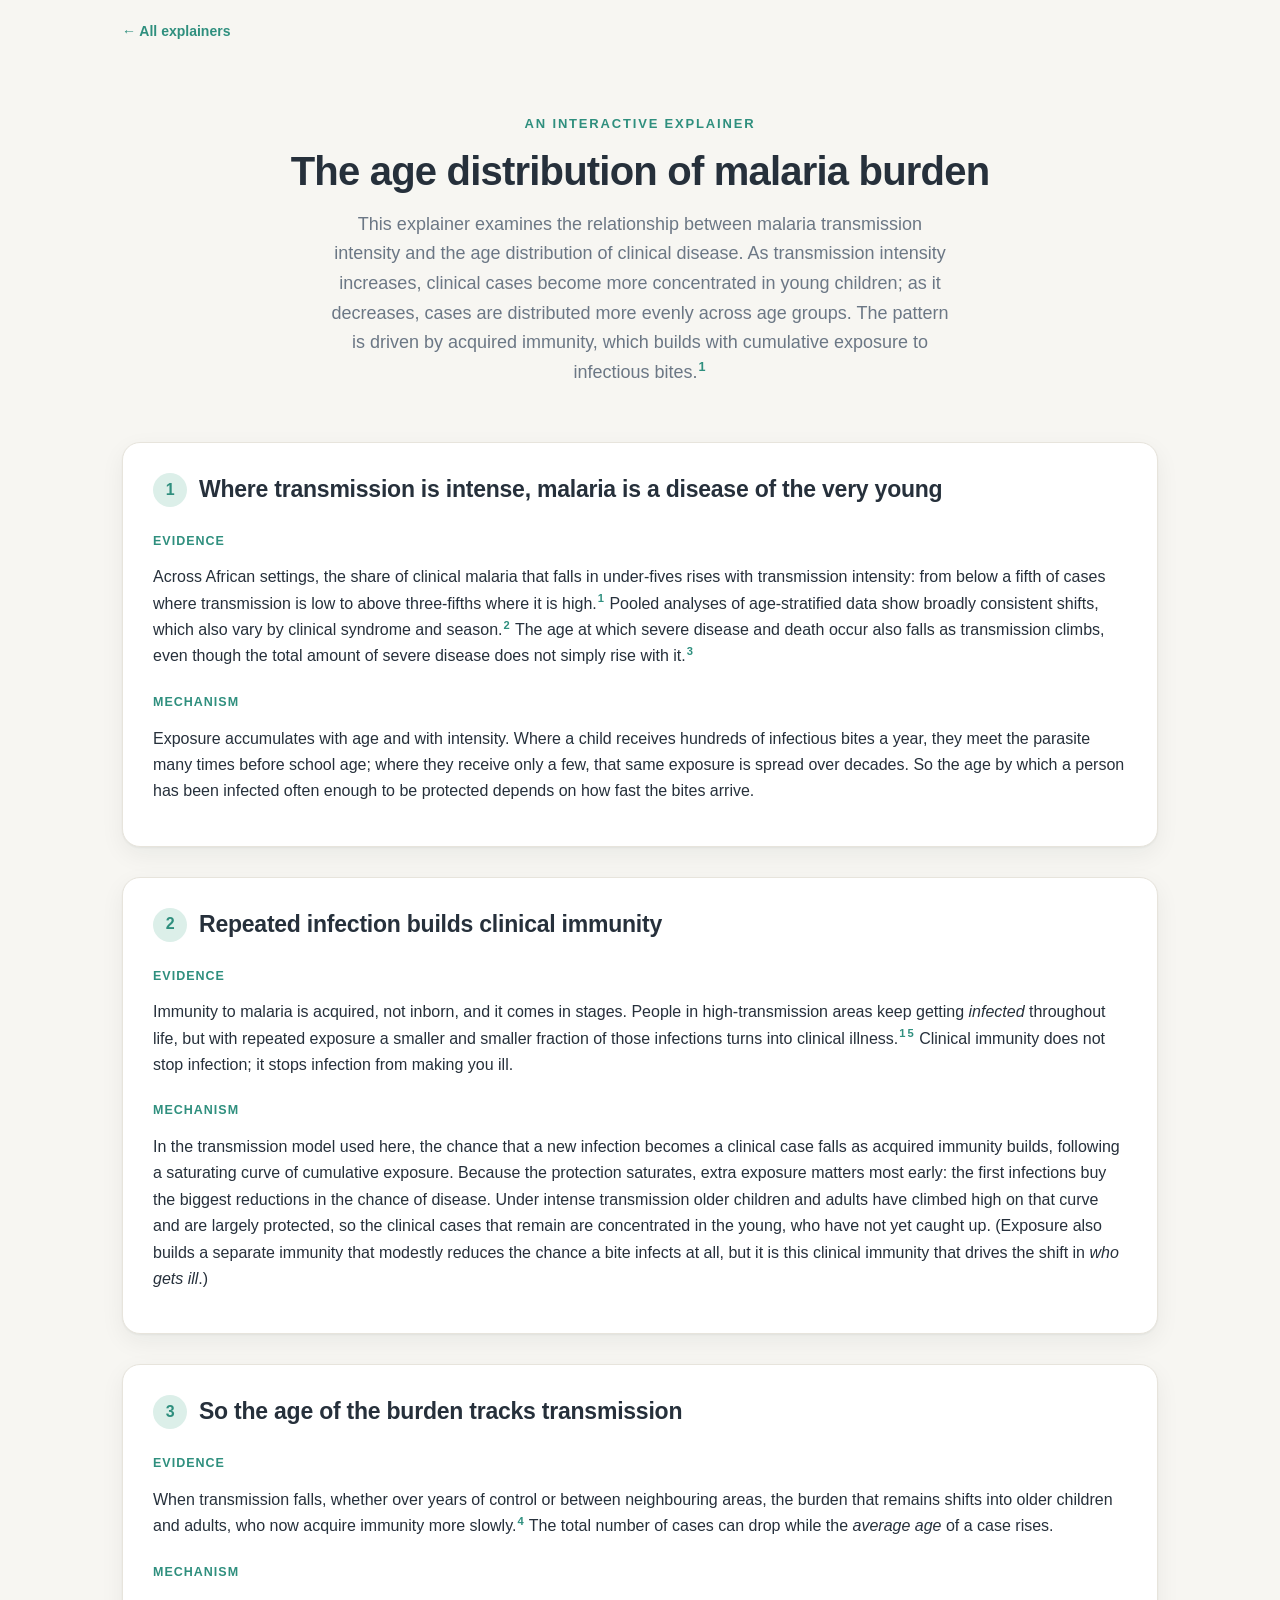
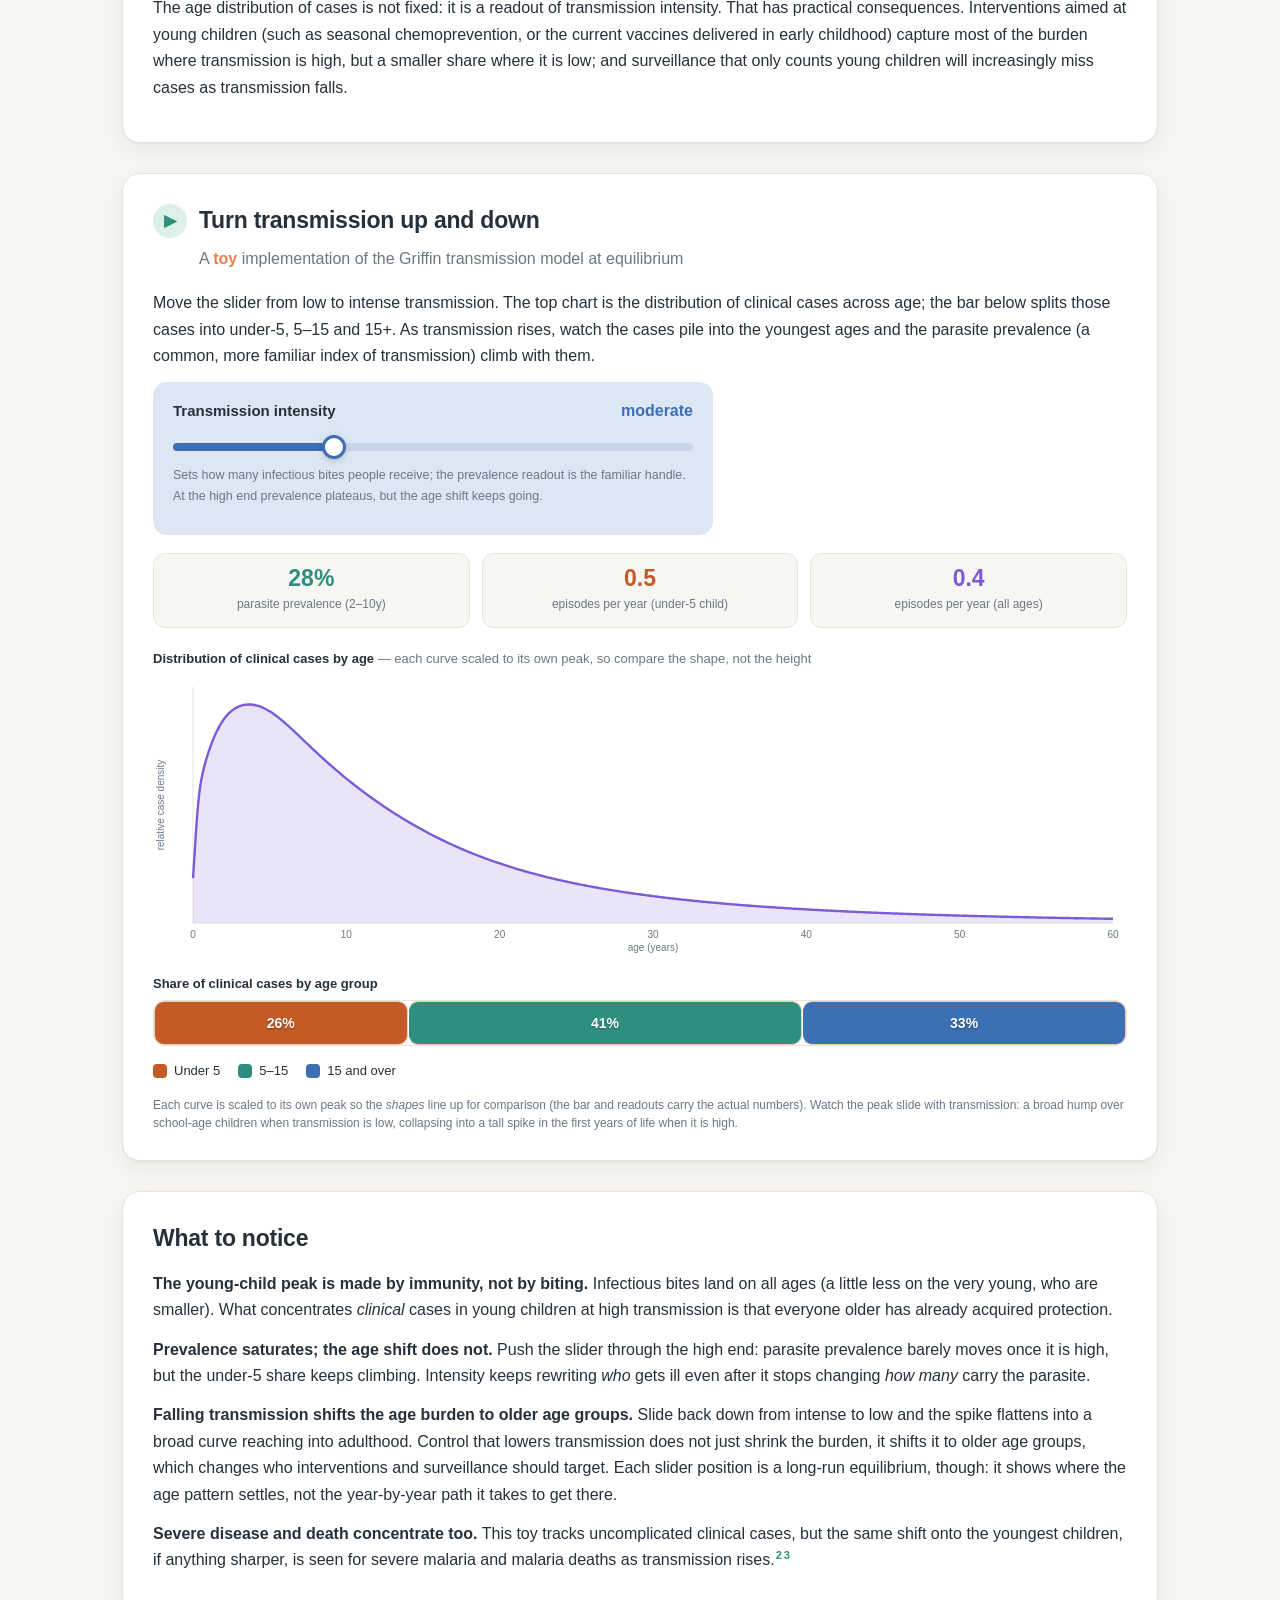
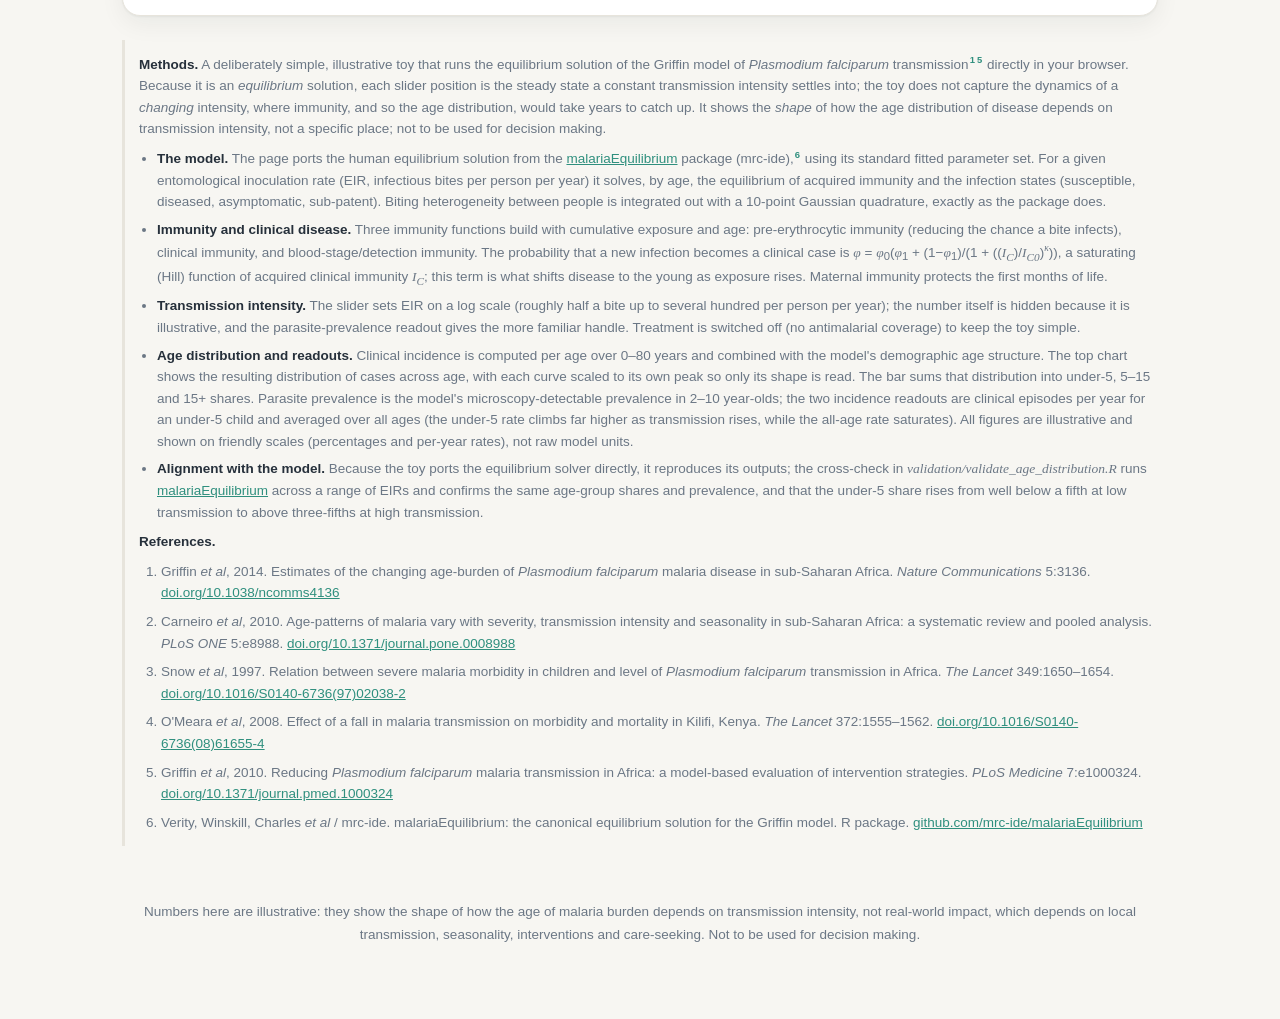
==== age-distribution.html @ dbb6fb3c "Note that severe disease and death concentrate in the young too Add a "What to notice" bullet flaggi" ====
<!DOCTYPE html>
<html lang="en">
<head>
<meta charset="UTF-8">
<meta name="viewport" content="width=device-width, initial-scale=1.0">
<title>The age distribution of malaria burden</title>
<link rel="icon" href="favicon.svg" type="image/svg+xml">
<link rel="stylesheet" href="styles.css">
</head>
<body>

<nav class="crumb"><a href="index.html">← All explainers</a></nav>

<header class="hero">
  <p class="kicker">An interactive explainer</p>
  <h1>The age distribution of malaria burden</h1>
  <p class="lede">This explainer examines the relationship between malaria transmission intensity and the age distribution of clinical disease. As transmission intensity increases, clinical cases become more concentrated in young children; as it decreases, cases are distributed more evenly across age groups. The pattern is driven by acquired immunity, which builds with cumulative exposure to infectious bites.<sup class="cite"><a href="#ref1">1</a></sup></p>
</header>

<div class="wrapwide">

  <!-- CONCEPT 1 -->
  <section class="card">
    <h2><span class="num">1</span> Where transmission is intense, malaria is a disease of the very young</h2>

    <h3>Evidence</h3>
    <p>Across African settings, the share of clinical malaria that falls in under-fives rises with transmission intensity: from below a fifth of cases where transmission is low to above three-fifths where it is high.<sup class="cite"><a href="#ref1">1</a></sup> Pooled analyses of age-stratified data show broadly consistent shifts, which also vary by clinical syndrome and season.<sup class="cite"><a href="#ref2">2</a></sup> The age at which severe disease and death occur also falls as transmission climbs, even though the total amount of severe disease does not simply rise with it.<sup class="cite"><a href="#ref3">3</a></sup></p>

    <h3>Mechanism</h3>
    <p>Exposure accumulates with age and with intensity. Where a child receives hundreds of infectious bites a year, they meet the parasite many times before school age; where they receive only a few, that same exposure is spread over decades. So the age by which a person has been infected often enough to be protected depends on how fast the bites arrive.</p>
  </section>

  <!-- CONCEPT 2 -->
  <section class="card">
    <h2><span class="num">2</span> Repeated infection builds clinical immunity</h2>

    <h3>Evidence</h3>
    <p>Immunity to malaria is acquired, not inborn, and it comes in stages. People in high-transmission areas keep getting <em>infected</em> throughout life, but with repeated exposure a smaller and smaller fraction of those infections turns into clinical illness.<sup class="cite"><a href="#ref1">1</a></sup><sup class="cite"><a href="#ref5">5</a></sup> Clinical immunity does not stop infection; it stops infection from making you ill.</p>

    <h3>Mechanism</h3>
    <p>In the transmission model used here, the chance that a new infection becomes a clinical case falls as acquired immunity builds, following a saturating curve of cumulative exposure. Because the protection saturates, extra exposure matters most early: the first infections buy the biggest reductions in the chance of disease. Under intense transmission older children and adults have climbed high on that curve and are largely protected, so the clinical cases that remain are concentrated in the young, who have not yet caught up. (Exposure also builds a separate immunity that modestly reduces the chance a bite infects at all, but it is this clinical immunity that drives the shift in <em>who gets ill</em>.)</p>
  </section>

  <!-- CONCEPT 3 -->
  <section class="card">
    <h2><span class="num">3</span> So the age of the burden tracks transmission</h2>

    <h3>Evidence</h3>
    <p>When transmission falls, whether over years of control or between neighbouring areas, the burden that remains shifts into older children and adults, who now acquire immunity more slowly.<sup class="cite"><a href="#ref4">4</a></sup> The total number of cases can drop while the <em>average age</em> of a case rises.</p>

    <h3>Mechanism</h3>
    <p>The age distribution of cases is not fixed: it is a readout of transmission intensity. That has practical consequences. Interventions aimed at young children (such as seasonal chemoprevention, or the current vaccines delivered in early childhood) capture most of the burden where transmission is high, but a smaller share where it is low; and surveillance that only counts young children will increasingly miss cases as transmission falls.</p>
  </section>
</div>

<!-- INTERACTIVE TOY MODEL -->
<div class="wrapwide">
  <section class="card">
    <h2><span class="num" aria-hidden="true">▶</span> Turn transmission up and down</h2>
    <p class="sub">A <strong style="color:var(--warm)">toy</strong> implementation of the Griffin transmission model at equilibrium</p>
    <p>Move the slider from low to intense transmission. The top chart is the distribution of clinical cases across age; the bar below splits those cases into under-5, 5–15 and 15+. As transmission rises, watch the cases pile into the youngest ages and the parasite prevalence (a common, more familiar index of transmission) climb with them.</p>

    <div class="controls" style="grid-template-columns:1fr;max-width:560px">
      <div class="slider-block intensity">
        <div class="slider-top"><span class="label">Transmission intensity</span><span class="val" id="vIntensity">moderate</span></div>
        <input type="range" id="intensity" min="0" max="100" value="30" step="1" aria-label="Transmission intensity, from low to intense">
        <p class="slider-sub muted">Sets how many infectious bites people receive; the prevalence readout is the familiar handle. At the high end prevalence plateaus, but the age shift keeps going.</p>
      </div>
    </div>
    <div class="readouts">
      <div class="readout"><div class="v" id="rPfPR" style="color:var(--accent)">—</div><div class="l">parasite prevalence (2–10y)</div></div>
      <div class="readout"><div class="v" id="rIncU5" style="color:#c45a25">—</div><div class="l">episodes per year (under-5 child)</div></div>
      <div class="readout"><div class="v" id="rInc" style="color:var(--clin)">—</div><div class="l">episodes per year (all ages)</div></div>
    </div>

    <p class="chart-label">Distribution of clinical cases by age <span class="muted">— each curve scaled to its own peak, so compare the shape, not the height</span></p>
    <canvas id="ageChart" height="280" aria-label="Distribution of clinical malaria cases across age, which concentrates in young children as transmission intensity rises"></canvas>

    <p class="chart-label" style="margin-top:20px">Share of clinical cases by age group</p>
    <div class="agebar" id="ageBar" role="img" aria-label="Share of clinical cases in each age group">
      <div class="seg u5" id="segU5"></div>
      <div class="seg mid" id="segMid"></div>
      <div class="seg ad" id="segAd"></div>
    </div>
    <div class="rb-legend">
      <span><i style="background:#c45a25"></i> Under 5</span>
      <span><i style="background:var(--accent)"></i> 5–15</span>
      <span><i style="background:var(--blue)"></i> 15 and over</span>
    </div>
    <div class="sr-only" id="srLive" aria-live="polite" aria-atomic="true"></div>

    <p class="pcap" style="margin-top:14px">Each curve is scaled to its own peak so the <em>shapes</em> line up for comparison (the bar and readouts carry the actual numbers). Watch the peak slide with transmission: a broad hump over school-age children when transmission is low, collapsing into a tall spike in the first years of life when it is high.</p>
  </section>
</div>

<div class="wrapwide">
  <section class="card">
    <h2>What to notice</h2>
    <p><strong>The young-child peak is made by immunity, not by biting.</strong> Infectious bites land on all ages (a little less on the very young, who are smaller). What concentrates <em>clinical</em> cases in young children at high transmission is that everyone older has already acquired protection.</p>
    <p><strong>Prevalence saturates; the age shift does not.</strong> Push the slider through the high end: parasite prevalence barely moves once it is high, but the under-5 share keeps climbing. Intensity keeps rewriting <em>who</em> gets ill even after it stops changing <em>how many</em> carry the parasite.</p>
    <p><strong>Falling transmission shifts the age burden to older age groups.</strong> Slide back down from intense to low and the spike flattens into a broad curve reaching into adulthood. Control that lowers transmission does not just shrink the burden, it shifts it to older age groups, which changes who interventions and surveillance should target. Each slider position is a long-run equilibrium, though: it shows where the age pattern settles, not the year-by-year path it takes to get there.</p>
    <p><strong>Severe disease and death concentrate too.</strong> This toy tracks uncomplicated clinical cases, but the same shift onto the youngest children, if anything sharper, is seen for severe malaria and malaria deaths as transmission rises.<sup class="cite"><a href="#ref2">2</a></sup><sup class="cite"><a href="#ref3">3</a></sup></p>
  </section>

  <div class="note">
    <p><strong>Methods.</strong> A deliberately simple, illustrative toy that runs the equilibrium solution of the Griffin model of <em>Plasmodium falciparum</em> transmission<sup class="cite"><a href="#ref1">1</a></sup><sup class="cite"><a href="#ref5">5</a></sup> directly in your browser. Because it is an <em>equilibrium</em> solution, each slider position is the steady state a constant transmission intensity settles into; the toy does not capture the dynamics of a <em>changing</em> intensity, where immunity, and so the age distribution, would take years to catch up. It shows the <em>shape</em> of how the age distribution of disease depends on transmission intensity, not a specific place; not to be used for decision making.</p>
    <ul>
      <li><strong>The model.</strong> The page ports the human equilibrium solution from the <a href="https://github.com/mrc-ide/malariaEquilibrium" target="_blank" rel="noopener">malariaEquilibrium</a> package (mrc-ide),<sup class="cite"><a href="#ref6">6</a></sup> using its standard fitted parameter set. For a given entomological inoculation rate (EIR, infectious bites per person per year) it solves, by age, the equilibrium of acquired immunity and the infection states (susceptible, diseased, asymptomatic, sub-patent). Biting heterogeneity between people is integrated out with a 10-point Gaussian quadrature, exactly as the package does.</li>
      <li><strong>Immunity and clinical disease.</strong> Three immunity functions build with cumulative exposure and age: pre-erythrocytic immunity (reducing the chance a bite infects), clinical immunity, and blood-stage/detection immunity. The probability that a new infection becomes a clinical case is <span class="var">φ</span> = <span class="var">φ</span><sub>0</sub>(<span class="var">φ</span><sub>1</sub> + (1−<span class="var">φ</span><sub>1</sub>)/(1 + ((<span class="var">I<sub>C</sub></span>)/<span class="var">I<sub>C0</sub></span>)<sup><span class="var">κ</span></sup>)), a saturating (Hill) function of acquired clinical immunity <span class="var">I<sub>C</sub></span>; this term is what shifts disease to the young as exposure rises. Maternal immunity protects the first months of life.</li>
      <li><strong>Transmission intensity.</strong> The slider sets EIR on a log scale (roughly half a bite up to several hundred per person per year); the number itself is hidden because it is illustrative, and the parasite-prevalence readout gives the more familiar handle. Treatment is switched off (no antimalarial coverage) to keep the toy simple.</li>
      <li><strong>Age distribution and readouts.</strong> Clinical incidence is computed per age over 0–80 years and combined with the model's demographic age structure. The top chart shows the resulting distribution of cases across age, with each curve scaled to its own peak so only its shape is read. The bar sums that distribution into under-5, 5–15 and 15+ shares. Parasite prevalence is the model's microscopy-detectable prevalence in 2–10 year-olds; the two incidence readouts are clinical episodes per year for an under-5 child and averaged over all ages (the under-5 rate climbs far higher as transmission rises, while the all-age rate saturates). All figures are illustrative and shown on friendly scales (percentages and per-year rates), not raw model units.</li>
      <li><strong>Alignment with the model.</strong> Because the toy ports the equilibrium solver directly, it reproduces its outputs; the cross-check in <span class="var">validation/validate_age_distribution.R</span> runs <a href="https://github.com/mrc-ide/malariaEquilibrium" target="_blank" rel="noopener">malariaEquilibrium</a> across a range of EIRs and confirms the same age-group shares and prevalence, and that the under-5 share rises from well below a fifth at low transmission to above three-fifths at high transmission.</li>
    </ul>
    <p><strong>References.</strong></p>
    <ol class="refs">
      <li id="ref1">Griffin <em>et al</em>, 2014. Estimates of the changing age-burden of <em>Plasmodium falciparum</em> malaria disease in sub-Saharan Africa. <em>Nature Communications</em> 5:3136. <a href="https://doi.org/10.1038/ncomms4136" target="_blank" rel="noopener">doi.org/10.1038/ncomms4136</a></li>
      <li id="ref2">Carneiro <em>et al</em>, 2010. Age-patterns of malaria vary with severity, transmission intensity and seasonality in sub-Saharan Africa: a systematic review and pooled analysis. <em>PLoS ONE</em> 5:e8988. <a href="https://doi.org/10.1371/journal.pone.0008988" target="_blank" rel="noopener">doi.org/10.1371/journal.pone.0008988</a></li>
      <li id="ref3">Snow <em>et al</em>, 1997. Relation between severe malaria morbidity in children and level of <em>Plasmodium falciparum</em> transmission in Africa. <em>The Lancet</em> 349:1650–1654. <a href="https://doi.org/10.1016/S0140-6736(97)02038-2" target="_blank" rel="noopener">doi.org/10.1016/S0140-6736(97)02038-2</a></li>
      <li id="ref4">O'Meara <em>et al</em>, 2008. Effect of a fall in malaria transmission on morbidity and mortality in Kilifi, Kenya. <em>The Lancet</em> 372:1555–1562. <a href="https://doi.org/10.1016/S0140-6736(08)61655-4" target="_blank" rel="noopener">doi.org/10.1016/S0140-6736(08)61655-4</a></li>
      <li id="ref5">Griffin <em>et al</em>, 2010. Reducing <em>Plasmodium falciparum</em> malaria transmission in Africa: a model-based evaluation of intervention strategies. <em>PLoS Medicine</em> 7:e1000324. <a href="https://doi.org/10.1371/journal.pmed.1000324" target="_blank" rel="noopener">doi.org/10.1371/journal.pmed.1000324</a></li>
      <li id="ref6">Verity, Winskill, Charles <em>et al</em> / mrc-ide. malariaEquilibrium: the canonical equilibrium solution for the Griffin model. R package. <a href="https://github.com/mrc-ide/malariaEquilibrium" target="_blank" rel="noopener">github.com/mrc-ide/malariaEquilibrium</a></li>
    </ol>
  </div>

  <footer>
    <p>Numbers here are illustrative: they show the shape of how the age of malaria burden depends on transmission intensity, not real-world impact, which depends on local transmission, seasonality, interventions and care-seeking. Not to be used for decision making.</p>
  </footer>
</div>

<script>
// ---------- Griffin model, human equilibrium (illustrative port of mrc-ide/malariaEquilibrium) ----------
// For a given EIR, solve by age the equilibrium of acquired immunity and infection states, then read off
// the clinical-incidence-by-age (inc), microscopy prevalence (pos_M) and demographic age structure (prop).
// Heterogeneity in biting between people is integrated out with a 10-point Gaussian quadrature, exactly as
// human_equilibrium() does around human_equilibrium_no_het(). Parameters are the package's fitted set.
const P = {
  eta:1.304631e-04, rho:0.85, a0:2920, s2:1.67,
  rA:0.005, rD:0.2, rU:0.00909091, rP:0.04, rT:0.2,
  d1:0.161, dd:3650, ID0:1.58, kd:0.477, ud:9.45, ad0:7993.5, fd0:0.0071, gd:4.81,
  b0:0.59, b1:0.5, db:3650, IB0:43.9, kb:2.16, ub:7.2,
  phi0:0.792, phi1:0.00074, dc:10950, IC0:18, kc:2.37, uc:6.06,
  PM:0.774, dm:67.7
};
// gq_normal(10): standard-normal Gauss quadrature nodes/weights (weights sum to 1)
const GH_NODES = [-4.8594628,-3.5818235,-2.4843258,-1.4659891,-0.4849357,0.4849357,1.4659891,2.4843258,3.5818235,4.8594628];
const GH_WEIGHTS = [4.310653e-06,7.580709e-04,1.911158e-02,1.354837e-01,3.446423e-01,3.446423e-01,1.354837e-01,1.911158e-02,7.580709e-04,4.310653e-06];

const FT = 0;                                   // treatment coverage (off, for a simple toy)
const AGE = [];                                 // age grid in years, uniform 0.1y from 0 to 80
// fine grid so the sharp young-age peak at high intensity draws smoothly. NB: it must stay in
// step with validation/validate_age_distribution.R (seq(0,80,0.1)) — the equilibrium is
// grid-dependent, so the R cross-check only matches on the same grid.
for(let a = 0; a <= 80.0001; a += 0.1) AGE.push(+a.toFixed(2));
const NAGE = AGE.length, AW = 0.1;              // number of ages, band width (years)
const AGE_MAX = 60;                             // chart x-extent and peak-search cap (cases negligible beyond)

// pre-compute the age-only structure that does not depend on EIR: aging rates r, population fractions prop,
// midpoints, relative biting psi, maternal-immunity kernel, and the age-20 index
const AGE_D = AGE.map(a => a * 365);
const rAge = new Array(NAGE), prop = new Array(NAGE), midD = new Array(NAGE), psi = new Array(NAGE);
for(let i = 0; i < NAGE; i++){
  rAge[i] = (i === NAGE - 1) ? 0 : 1 / (AGE_D[i + 1] - AGE_D[i]);
  prop[i] = (i === 0) ? P.eta / (rAge[0] + P.eta) : prop[i - 1] * rAge[i - 1] / (rAge[i] + P.eta);
  midD[i] = (i === NAGE - 1) ? AGE_D[i] : (AGE_D[i] + AGE_D[i + 1]) / 2;
  psi[i]  = 1 - P.rho * Math.exp(-midD[i] / P.a0);
}
let age20 = 0, best20 = Infinity;
for(let i = 0; i < NAGE; i++){ const d = Math.abs(midD[i] - 20 * 365); if(d < best20){ best20 = d; age20 = i; } }

// human_equilibrium_no_het: returns per-age inc (clinical cases / total-pop / day) and pos_M (prevalence)
function noHet(EIRyr){
  const eir = EIRyr / 365;
  const ICA = new Array(NAGE), FOI = new Array(NAGE), q = new Array(NAGE), phi = new Array(NAGE);
  let IB = 0, IC = 0, ID = 0;
  for(let i = 0; i < NAGE; i++){
    const re = rAge[i] + P.eta;
    const eps = eir * psi[i];
    IB = (eps / (eps * P.ub + 1) + re * IB) / (1 / P.db + re);
    const b = P.b0 * (P.b1 + (1 - P.b1) / (1 + Math.pow(IB / P.IB0, P.kb)));
    FOI[i] = b * eps;
    IC = (FOI[i] / (FOI[i] * P.uc + 1) + re * IC) / (1 / P.dc + re);
    ICA[i] = IC;
    ID = (FOI[i] / (FOI[i] * P.ud + 1) + re * ID) / (1 / P.dd + re);
    const fd = 1 - (1 - P.fd0) / (1 + Math.pow(midD[i] / P.ad0, P.gd));
    q[i] = P.d1 + (1 - P.d1) / (1 + Math.pow(ID / P.ID0, P.kd) * fd);
  }
  const IM0 = ICA[age20] * P.PM;
  for(let i = 0; i < NAGE; i++){
    const ICM = (i === NAGE - 1) ? 0
      : IM0 * P.dm / (AGE_D[i + 1] - AGE_D[i]) * (Math.exp(-AGE_D[i] / P.dm) - Math.exp(-AGE_D[i + 1] / P.dm));
    phi[i] = P.phi0 * (P.phi1 + (1 - P.phi1) / (1 + Math.pow((ICA[i] + ICM) / P.IC0, P.kc)));
  }
  const inc = new Array(NAGE), posM = new Array(NAGE);
  const T = new Array(NAGE), D = new Array(NAGE), A = new Array(NAGE), U = new Array(NAGE), Pc = new Array(NAGE);
  for(let i = 0; i < NAGE; i++){
    const re = rAge[i] + P.eta;
    const betaT = P.rT + re, betaD = P.rD + re, betaA = FOI[i] * phi[i] + P.rA + re,
          betaU = FOI[i] + P.rU + re, betaP = P.rP + re;
    const aT = FT * phi[i] * FOI[i] / betaT;
    const aP = P.rT * aT / betaP;
    const aD = (1 - FT) * phi[i] * FOI[i] / betaD;
    const bT = i ? rAge[i - 1] * T[i - 1] / betaT : 0;
    const bD = i ? rAge[i - 1] * D[i - 1] / betaD : 0;
    const bP = i ? P.rT * bT + rAge[i - 1] * Pc[i - 1] / betaP : 0;
    const Y = (prop[i] - (bT + bD + bP)) / (1 + aT + aD + aP);
    T[i] = aT * Y + bT; D[i] = aD * Y + bD; Pc[i] = aP * Y + bP;
    const agedA = i ? rAge[i - 1] * A[i - 1] : 0;
    const agedU = i ? rAge[i - 1] * U[i - 1] : 0;
    A[i] = (agedA + (1 - phi[i]) * Y * FOI[i] + P.rD * D[i]) / (betaA + (1 - phi[i]) * FOI[i]);
    U[i] = (agedU + P.rA * A[i]) / betaU;
    posM[i] = D[i] + T[i] + A[i] * q[i];
    inc[i]  = Y * FOI[i] * phi[i];
  }
  return {inc, posM};
}

// human_equilibrium: average no-het over the biting-heterogeneity quadrature
function equilibrium(EIRyr){
  const inc = new Array(NAGE).fill(0), posM = new Array(NAGE).fill(0);
  for(let j = 0; j < GH_NODES.length; j++){
    const zeta = Math.exp(-P.s2 * 0.5 + Math.sqrt(P.s2) * GH_NODES[j]);
    const e = noHet(EIRyr * zeta), w = GH_WEIGHTS[j];
    for(let i = 0; i < NAGE; i++){ inc[i] += e.inc[i] * w; posM[i] += e.posM[i] * w; }
  }
  // aggregate the outputs the UI needs
  let total = 0, u5 = 0, mid = 0, ad = 0, pfNum = 0, pfDen = 0, propU5 = 0;
  for(let i = 0; i < NAGE; i++){
    total += inc[i];
    const a = AGE[i];
    if(a < 5){ u5 += inc[i]; propU5 += prop[i]; } else if(a < 15) mid += inc[i]; else ad += inc[i];
    if(a >= 2 && a < 10){ pfNum += posM[i]; pfDen += prop[i]; }
  }
  const inv = total > 0 ? 1 / total : 0;         // guard the (never-zero over the slider range) denominator
  let peakAge = 0, peakV = 0;                    // modal age of the case distribution (for the a11y summary),
  for(let i = 0; i < NAGE; i++){                 // capped at AGE_MAX to skip the absorbing 80+ terminal band
    if(AGE[i] > AGE_MAX) break;
    if(inc[i] > peakV){ peakV = inc[i]; peakAge = AGE[i]; }
  }
  return {
    peakAge,
    dens: inc.map(v => v * inv / AW),            // density (per year of age), area = 1
    shares: {u5: u5 * inv, mid: mid * inv, ad: ad * inv},
    pfpr: pfDen > 0 ? pfNum / pfDen : 0,
    incPerYear: total * 365,                      // all-age episodes per person per year
    incU5PerYear: propU5 > 0 ? u5 / propU5 * 365 : 0  // episodes per under-5 child per year
  };
}

// intensity slider (0..100) -> EIR on a log scale spanning [EIR_MIN, EIR_MAX]
// (EIR_MAX is the EIR at the top of the slider, i.e. at value = 100)
const EIR_MIN = 0.5, EIR_MAX = 512;
const eirFromSlider = v => EIR_MIN * Math.pow(EIR_MAX / EIR_MIN, v / 100);
function intensityLabel(pfpr){
  return pfpr < 0.10 ? 'low' : pfpr < 0.35 ? 'moderate' : pfpr < 0.60 ? 'high' : 'intense';
}

// ---------- canvas helpers (match the other explainers) ----------
function css(v){ return getComputedStyle(document.documentElement).getPropertyValue(v).trim(); }
function setup(canvas){
  if(!canvas) return null;
  const dpr = window.devicePixelRatio || 1;
  if(!canvas.dataset.h) canvas.dataset.h = canvas.getAttribute('height') || 280;
  const H = +canvas.dataset.h;
  const W = canvas.getBoundingClientRect().width;
  if(!W) return null;
  canvas.style.height = H + 'px';
  canvas.width = Math.round(W * dpr);
  canvas.height = Math.round(H * dpr);
  const ctx = canvas.getContext('2d');
  ctx.setTransform(dpr, 0, 0, dpr, 0, 0);
  ctx.clearRect(0, 0, W, H);
  return {ctx, W, H};
}

function drawAges(res){
  const c = document.getElementById('ageChart');
  const s = setup(c); if(!s) return;
  const {ctx, W, H} = s;
  const padL = 40, padR = 14, padT = 14, padB = 30;
  const plotW = W - padL - padR, plotH = H - padT - padB;
  // scale each curve to its own peak (within the plotted range) so the shape fills the chart
  // and low- vs high-transmission shapes are directly comparable; magnitudes live in the bar/readouts
  let peak = 0;
  for(let i = 0; i < NAGE && AGE[i] <= AGE_MAX; i++) if(res.dens[i] > peak) peak = res.dens[i];
  const YMAX = (peak || 1) * 1.08;
  const X = a => padL + a / AGE_MAX * plotW;
  const Y = v => padT + (1 - v / YMAX) * plotH;

  // axis
  ctx.strokeStyle = css('--line'); ctx.lineWidth = 1;
  ctx.beginPath(); ctx.moveTo(padL, padT); ctx.lineTo(padL, padT + plotH); ctx.lineTo(padL + plotW, padT + plotH); ctx.stroke();

  // filled distribution
  ctx.beginPath(); ctx.moveTo(X(0), Y(0));
  for(let i = 0; i < NAGE && AGE[i] <= AGE_MAX; i++) ctx.lineTo(X(AGE[i]), Y(res.dens[i]));
  ctx.lineTo(X(AGE_MAX), Y(0)); ctx.closePath();
  ctx.fillStyle = css('--clin'); ctx.globalAlpha = 0.16; ctx.fill(); ctx.globalAlpha = 1;
  // line
  ctx.strokeStyle = css('--clin'); ctx.lineWidth = 2.4; ctx.lineJoin = 'round';
  ctx.beginPath();
  let started = false;
  for(let i = 0; i < NAGE && AGE[i] <= AGE_MAX; i++){ const xx = X(AGE[i]), yy = Y(res.dens[i]); started ? ctx.lineTo(xx, yy) : (ctx.moveTo(xx, yy), started = true); }
  ctx.stroke();

  // x labels
  ctx.fillStyle = css('--muted'); ctx.font = '10px -apple-system,Segoe UI,sans-serif'; ctx.textAlign = 'center';
  for(let a = 0; a <= AGE_MAX; a += 10) ctx.fillText(a, X(a), padT + plotH + 15);
  ctx.fillText('age (years)', (padL + W - padR) / 2, H - 2);
  // y title
  ctx.save(); ctx.translate(11, padT + plotH / 2); ctx.rotate(-Math.PI / 2);
  ctx.textAlign = 'center'; ctx.fillText('relative case density', 0, 0); ctx.restore();
}

function drawBar(shares){
  const pct = f => Math.round(f * 100);
  const set = (id, f, name) => {
    const el = document.getElementById(id);
    el.style.width = (f * 100) + '%';
    el.textContent = f >= 0.08 ? pct(f) + '%' : '';   // hide the label on slivers; the title keeps it available
    el.title = name + ': ' + pct(f) + '%';
  };
  set('segU5', shares.u5, 'Under 5'); set('segMid', shares.mid, '5 to 15'); set('segAd', shares.ad, '15 and over');
  document.getElementById('ageBar').setAttribute('aria-label',
    'Share of clinical cases: ' + pct(shares.u5) + '% under 5, ' + pct(shares.mid) + '% aged 5 to 15, ' + pct(shares.ad) + '% 15 and over');
}

// ---------- wiring ----------
const intensity = document.getElementById('intensity');
function fillPct(el){ el.style.setProperty('--fill', ((el.value - el.min) / (el.max - el.min) * 100) + '%'); }
const peakAgeStr = a => a < 1 ? 'under 1 year' : 'about ' + Math.round(a) + ' years';

let announceTimer = null, lastRes = null;
function announce(res){
  clearTimeout(announceTimer);
  announceTimer = setTimeout(() => {
    // headline only, to stay brief on keyboard drags; the bar/canvas aria-labels carry the full breakdown
    document.getElementById('srLive').textContent =
      Math.round(res.pfpr * 100) + '% parasite prevalence; cases peak at ' + peakAgeStr(res.peakAge) + '; ' +
      Math.round(res.shares.u5 * 100) + '% of cases in under-5s';
  }, 450);
}

function update(){
  fillPct(intensity);
  const res = equilibrium(eirFromSlider(+intensity.value));
  const lab = intensityLabel(res.pfpr);
  document.getElementById('vIntensity').textContent = lab;
  intensity.setAttribute('aria-valuetext', lab + ' transmission, ' + Math.round(res.pfpr * 100) + ' percent parasite prevalence');

  document.getElementById('rPfPR').textContent = Math.round(res.pfpr * 100) + '%';
  document.getElementById('rIncU5').textContent = res.incU5PerYear.toFixed(1);
  document.getElementById('rInc').textContent = res.incPerYear.toFixed(1);

  drawAges(res);
  drawBar(res.shares);
  // describe the (visual-only) line chart for assistive tech: the peak age is the headline
  document.getElementById('ageChart').setAttribute('aria-label',
    'Distribution of clinical malaria cases by age; cases peak at ' + peakAgeStr(res.peakAge) +
    ' and ' + Math.round(res.shares.u5 * 100) + '% are in under-5s at this transmission intensity');
  announce(res);
  lastRes = res;
}

intensity.addEventListener('input', update);
// resize only needs a redraw, not a full re-solve of the model
window.addEventListener('resize', () => { if(lastRes){ drawAges(lastRes); drawBar(lastRes.shares); } });
window.addEventListener('load', update);
update();
</script>

</body>
</html>
---- styles.css ----
:root{
  --bg:#f7f6f2;
  --card:#ffffff;
  --ink:#26303b;
  --muted:#6b7785;
  --line:#e7e4dc;
  --accent:#2f8f7e;
  --accent-soft:#dcefe9;
  --warm:#e8804b;         /* current-state marker */
  --warm-soft:#fbe3d6;
  --blue:#3d6fb4;         /* transmission / EIR */
  --blue-soft:#dde7f3;
  --clin:#7b5bd6;         /* clinical incidence */
  --clin-soft:#e7e0f7;
  --danger:#d1495b;       /* rebound / dip below baseline */
  --danger-soft:#f6dbe0;
  --shadow:0 1px 2px rgba(20,30,40,.05),0 8px 24px rgba(20,30,40,.06);
  --radius:18px;
  --maxw:760px;
}
*{box-sizing:border-box}
html{scroll-behavior:smooth}
body{margin:0;font-family:-apple-system,BlinkMacSystemFont,"Segoe UI",Roboto,Helvetica,Arial,sans-serif;
  background:var(--bg);color:var(--ink);line-height:1.65;-webkit-font-smoothing:antialiased}
.wrap{max-width:var(--maxw);margin:0 auto;padding:0 22px}
.wrapwide{max-width:1080px;margin:0 auto;padding:0 22px}
header.hero{text-align:center;padding:56px 22px 24px}
.hero-logo{display:block;width:72px;height:72px;margin:0 auto 20px}
.kicker{text-transform:uppercase;letter-spacing:.14em;font-size:13px;font-weight:700;color:var(--accent);margin-bottom:14px}
h1{font-size:clamp(27px,4.6vw,40px);line-height:1.12;margin:0 0 16px;font-weight:800;letter-spacing:-.02em}
.lede{font-size:18px;color:var(--muted);max-width:620px;margin:0 auto}
section{margin:30px 0}
.card{background:var(--card);border:1px solid var(--line);border-radius:var(--radius);
  padding:28px 30px;box-shadow:var(--shadow);margin-bottom:24px}
h2{font-size:23px;margin:0 0 6px;font-weight:750;letter-spacing:-.01em;display:flex;align-items:center;gap:12px}
.num{flex:none;width:34px;height:34px;border-radius:50%;background:var(--accent-soft);color:var(--accent);
  display:grid;place-items:center;font-size:16px;font-weight:800}
h2 + .sub{color:var(--muted);margin:2px 0 18px 46px;font-size:16px}
h3{font-size:15px;font-weight:750;margin:22px 0 4px;letter-spacing:.01em;text-transform:uppercase;
  font-size:12.5px;letter-spacing:.08em;color:var(--accent)}
p{margin:13px 0}
.muted{color:var(--muted)}
.var{font-style:italic;font-family:Georgia,"Times New Roman",serif}
strong{font-weight:700}
canvas{width:100%;display:block}
.pill{display:inline-block;background:var(--accent-soft);color:var(--accent);
  padding:1px 9px;border-radius:999px;font-size:13px;font-weight:700;white-space:nowrap}
.pill.warm{background:var(--warm-soft);color:#c45a25}
.pill.blue{background:var(--blue-soft);color:#345f9c}

.eqline{font-family:Georgia,"Times New Roman",serif;font-size:16px;background:#f4f2ec;border:1px solid var(--line);
  border-radius:10px;padding:14px 16px;margin:16px 0;text-align:center}
.frac{display:inline-flex;flex-direction:column;align-items:center;vertical-align:middle;margin:0 5px}
.frac > span{display:block;padding:1px 10px}
.frac .den{border-top:2px solid var(--ink)}
sup{font-size:.7em}

/* ---- Ross–Macdonald formula (section 1) ---- */
.formula{background:linear-gradient(180deg,#fbfaf7,#f4f2ec);border:1px solid var(--line);border-radius:14px;
  padding:26px 20px;text-align:center;margin:18px 0 8px;font-size:22px}
.eq{display:inline-flex;align-items:center;gap:8px;font-family:Georgia,"Times New Roman",serif}
.r0{display:inline-block;position:relative}
.r0 sub{font-size:.6em;font-style:normal;line-height:0;position:relative;bottom:-.28em;margin-left:1px;
  font-family:-apple-system,"Segoe UI",Roboto,Arial,sans-serif}
.legend{display:grid;grid-template-columns:repeat(auto-fit,minmax(180px,1fr));gap:10px 24px;margin-top:20px;
  list-style:none;padding:0;font-size:15px}
.legend li{display:flex;gap:10px}
.legend .sym{font-family:Georgia,serif;font-style:italic;font-weight:700;color:var(--accent);min-width:24px}
.highlight-term{color:var(--warm);font-weight:700}
.hl-bite{color:var(--warm);font-weight:700}
.caption{font-size:13.5px;color:var(--muted);margin-top:14px}
.chartbox{float:right;width:330px;max-width:46%;margin:2px 0 10px 22px}
.chartbox .caption{margin-top:6px;font-size:12px}
@media(max-width:560px){.chartbox{float:none;width:100%;max-width:none;margin:10px 0}}
/* concept 2: text and the decay chart as two balanced columns, so a short body
   doesn't leave a tall gap beside the floated chart. Stacks below 760px, where a
   two-column split would leave the text column too narrow to read comfortably. */
.c2cols{display:grid;grid-template-columns:1fr 300px;gap:26px;align-items:center}
.c2cols .chartbox{float:none;width:auto;max-width:none;margin:0}
@media(max-width:760px){
  .c2cols{grid-template-columns:1fr;gap:4px}
  .c2cols .chartbox{max-width:420px;margin-top:8px}
}

/* ---- controls ---- */
.controls{display:grid;grid-template-columns:1fr 1fr;gap:16px;margin-bottom:4px}
@media(max-width:620px){.controls{grid-template-columns:1fr}}
.slider-block{border-radius:14px;padding:16px 20px}
.slider-block.eir{background:var(--blue-soft)}
.slider-block.cov{background:var(--accent-soft)}
.slider-top{display:flex;justify-content:space-between;align-items:baseline;margin-bottom:8px}
.slider-top .label{font-weight:700;font-size:15px}
.slider-top .val{font-size:26px;font-weight:800}
.slider-block.eir .val{color:var(--blue)}
.slider-block.cov .val{color:var(--accent)}
.slider-sub{font-size:12.5px;margin-top:6px}
input[type=range]{-webkit-appearance:none;appearance:none;width:100%;height:8px;border-radius:999px;outline:none;margin:4px 0}
input[type=range]::-webkit-slider-thumb{-webkit-appearance:none;appearance:none;width:24px;height:24px;border-radius:50%;
  background:#fff;cursor:pointer;box-shadow:0 2px 6px rgba(0,0,0,.18)}
input[type=range]::-moz-range-thumb{width:20px;height:20px;border-radius:50%;background:#fff;cursor:pointer}
input[type=range]:focus-visible{outline:2px solid var(--ink);outline-offset:4px}
#eir0{background:linear-gradient(90deg,var(--blue) 0%,var(--blue) var(--fill,0%),#c7d6ec var(--fill,0%),#c7d6ec 100%)}
#eir0::-webkit-slider-thumb{border:3px solid var(--blue)} #eir0::-moz-range-thumb{border:3px solid var(--blue)}
#use{background:linear-gradient(90deg,var(--accent) 0%,var(--accent) var(--fill,0%),#c7e0d8 var(--fill,0%),#c7e0d8 100%)}
#use::-webkit-slider-thumb{border:3px solid var(--accent)} #use::-moz-range-thumb{border:3px solid var(--accent)}

.readouts{display:grid;grid-template-columns:repeat(auto-fit,minmax(140px,1fr));gap:12px;margin:18px 0 4px}
.readout{background:var(--bg);border:1px solid var(--line);border-radius:12px;padding:12px 14px;text-align:center}
.readout .v{font-size:23px;font-weight:800;line-height:1.1}
.readout .l{font-size:12px;color:var(--muted);margin-top:3px}

.plots{display:grid;grid-template-columns:repeat(3,1fr);gap:16px 18px;margin-top:22px;align-items:start}
@media(max-width:860px){.plots{grid-template-columns:repeat(2,1fr);gap:22px}}
@media(max-width:520px){.plots{grid-template-columns:1fr}}
.panel{min-width:0}
.panel-h{font-size:14px;font-weight:750;margin:0 0 4px;display:flex;align-items:center;gap:8px}
.panel-h .step{flex:none;width:22px;height:22px;border-radius:50%;display:grid;place-items:center;
  font-size:12px;font-weight:800;color:#fff}
.pcap{font-size:12px;color:var(--muted);margin:8px 0 0;line-height:1.5}
.note{font-size:13.5px;color:var(--muted);border-left:3px solid var(--line);padding:6px 0 6px 14px;margin:18px 0;line-height:1.6}
.note p{margin:8px 0}
.note ul{margin:8px 0;padding-left:18px}
.note ol.refs{margin:8px 0 0;padding-left:22px}
.note ol.refs li{margin:0 0 7px}
.note li{margin:6px 0}
.note strong{color:var(--ink)}
footer{text-align:center;padding:24px 22px 60px;color:var(--muted);font-size:13.5px}
a{color:var(--accent)}
sup.cite{line-height:0}
sup.cite a{text-decoration:none;font-weight:700;padding:0 1px}

/* ============================================================
   Hub landing page (index.html)
   ============================================================ */
.lessons{display:grid;grid-template-columns:repeat(2,1fr);gap:20px;margin-top:8px}
@media(max-width:720px){.lessons{grid-template-columns:1fr}}
a.lesson-card{display:flex;flex-direction:column;text-decoration:none;color:inherit;
  background:var(--card);border:1px solid var(--line);border-radius:var(--radius);
  padding:24px 26px;box-shadow:var(--shadow);transition:transform .12s ease,box-shadow .12s ease}
a.lesson-card:hover{transform:translateY(-3px);box-shadow:0 2px 4px rgba(20,30,40,.06),0 14px 34px rgba(20,30,40,.10)}
.lesson-card .lc-num{width:34px;height:34px;border-radius:50%;background:var(--accent-soft);color:var(--accent);
  display:grid;place-items:center;font-size:16px;font-weight:800;margin-bottom:14px}
.lesson-card h2{font-size:20px;display:block;margin:0 0 8px}
.lesson-card p{font-size:14.5px;color:var(--muted);margin:0 0 16px}
.lesson-card .go{margin-top:auto;font-weight:700;color:var(--accent);font-size:14px}
.lesson-card.soon{opacity:.7;cursor:default;box-shadow:none;border-style:dashed}
.lesson-card.soon:hover{transform:none;box-shadow:none}
.lesson-card.soon .lc-num{background:var(--line);color:var(--muted)}
.lesson-card.warm .lc-num{background:var(--warm-soft);color:#c45a25}
.lesson-card.warm .go{color:var(--warm)}
.lesson-card.blue .lc-num{background:var(--blue-soft);color:var(--blue)}
.lesson-card.blue .go{color:var(--blue)}
.lesson-card.clin .lc-num{background:var(--clin-soft);color:var(--clin)}
.lesson-card.clin .go{color:var(--clin)}
.crumb{max-width:1080px;margin:0 auto;padding:18px 22px 0}
.crumb a{font-weight:700;font-size:14px;text-decoration:none}
.lessons-h{font-size:18px;margin:6px 0 12px;color:var(--ink)}

/* Feynman-technique flow schematic */
.feynman{display:flex;align-items:stretch;gap:10px;margin-top:18px}
.fstep{flex:1 1 0;min-width:0;display:flex;gap:11px;align-items:flex-start;
  background:var(--bg);border:1px solid var(--line);border-radius:12px;padding:12px 14px}
.fstep b{display:block;font-size:14px;line-height:1.25}
.fstep div span{display:block;font-size:12px;color:var(--muted);margin-top:2px;line-height:1.35}
.fstep .fnum{flex:none;width:25px;height:25px;border-radius:50%;display:grid;place-items:center;
  line-height:1;font-weight:800;font-size:13px;color:#fff;margin-top:1px}
.farrow{flex:none;display:flex;align-items:center;color:var(--muted);font-size:20px;font-weight:700}
@media(max-width:760px){
  .feynman{flex-direction:column;align-items:stretch}
  .fstep{flex:0 0 auto}
  .farrow{transform:rotate(90deg);align-self:center;margin:-2px 0}
}

/* ============================================================
   Rebounds lesson (rebounds.html)
   ============================================================ */
/* triangle diagram */
.triangle-wrap{margin:14px 0 4px}
.triangle-wrap svg{width:100%;height:auto;display:block;max-width:680px;margin:0 auto}
.tri-corner{cursor:pointer;outline:none}
.tri-corner text{font-family:-apple-system,"Segoe UI",Roboto,Arial,sans-serif}
.tri-corner:hover .tri-lab,.tri-corner:focus-visible .tri-lab{text-decoration:underline}
.tri-lab{font-size:18px;font-weight:800}
.tri-sub{font-size:13.5px;font-weight:500;fill:var(--muted)}

/* clean fact list for the driver mechanisms */
.facts{margin:12px 0;padding-left:20px}
.facts li{margin:8px 0;line-height:1.6}
.facts li b{color:var(--ink)}

/* three-column control grid (collapses on tablet/phone) */
.controls.controls3{grid-template-columns:1fr 1fr 1fr;align-items:start}
@media(max-width:760px){.controls.controls3{grid-template-columns:1fr}}

/* rebound slider colours */
.slider-block.base{background:var(--blue-soft)}
.slider-block.ctrl{background:var(--accent-soft)}
.slider-block.loss{background:var(--warm-soft)}
.slider-block.base .val{color:var(--blue)}
.slider-block.ctrl .val{color:var(--accent)}
.slider-block.loss .val{color:#c45a25}
.subslider{margin-top:14px}
.subslider .slider-top .val{font-size:20px}
#trans{background:linear-gradient(90deg,var(--blue) 0%,var(--blue) var(--fill,0%),#c7d6ec var(--fill,0%),#c7d6ec 100%)}
#trans::-webkit-slider-thumb{border:3px solid var(--blue)} #trans::-moz-range-thumb{border:3px solid var(--blue)}
#strength,#duration{background:linear-gradient(90deg,var(--accent) 0%,var(--accent) var(--fill,0%),#c7e0d8 var(--fill,0%),#c7e0d8 100%)}
#strength::-webkit-slider-thumb,#duration::-webkit-slider-thumb{border:3px solid var(--accent)}
#strength::-moz-range-thumb,#duration::-moz-range-thumb{border:3px solid var(--accent)}
#loss{background:linear-gradient(90deg,var(--warm) 0%,var(--warm) var(--fill,0%),#f4cdb6 var(--fill,0%),#f4cdb6 100%)}
#loss::-webkit-slider-thumb{border:3px solid var(--warm)} #loss::-moz-range-thumb{border:3px solid var(--warm)}

/* rebound indicator box */
.rebound-indicator{display:flex;align-items:center;gap:14px;margin:18px 0 4px;
  border:1px solid var(--line);border-radius:14px;padding:16px 20px;background:var(--bg);
  transition:background .15s ease,border-color .15s ease}
@media(max-width:520px){.rebound-indicator{flex-direction:column;align-items:flex-start;gap:8px}}
.rebound-indicator.lvl-none{background:var(--accent-soft);border-color:#bfe0d8}
.rebound-indicator.lvl-mild{background:var(--warm-soft);border-color:#f1c4a8}
.rebound-indicator.lvl-strong{background:var(--danger-soft);border-color:#e9b6bf}
.rebound-indicator .rb-msg{font-size:15px;font-weight:600}
.rebound-indicator.lvl-none .rb-msg{color:var(--accent)}
.rebound-indicator.lvl-mild .rb-msg{color:#c45a25}
.rebound-indicator.lvl-strong .rb-msg{color:var(--danger)}
.rebound-chip{display:inline-block;font-size:14px;font-weight:800;padding:6px 16px;border-radius:999px;white-space:nowrap;flex:none}
.chip-none{background:#fff;color:var(--accent)}
.chip-mild{background:#fff;color:#c45a25}
.chip-strong{background:#fff;color:var(--danger)}

/* chart panel labels */
.chart-label{font-size:13px;font-weight:750;color:var(--ink);margin:20px 0 4px}
.chart-label .muted{font-weight:500}

/* side-by-side chart panels */
.chart-grid{display:grid;grid-template-columns:1fr 1fr;gap:8px 26px;align-items:start;margin-top:6px}
@media(max-width:760px){.chart-grid{grid-template-columns:1fr}}
.chart-grid .chart-label{margin-top:6px}

/* legend swatches */
.rb-legend{display:flex;flex-wrap:wrap;gap:6px 18px;font-size:13px;margin:14px 0 0}
.rb-legend span{display:inline-flex;align-items:center;gap:7px}
.rb-legend i{width:14px;height:14px;border-radius:4px;display:inline-block}

/* ============================================================
   Seasonality lesson (seasonality.html)
   ============================================================ */
/* three control blocks: season (blue), SMC schedule (accent), coverage (warm) */
.slider-block.season{background:var(--blue-soft)}
.slider-block.smc{background:var(--accent-soft)}
.slider-block.cover{background:var(--warm-soft)}
.slider-block.season .val{color:var(--blue)}
.slider-block.smc .val{color:var(--accent)}
.slider-block.cover .val{color:#c45a25}
/* the seasonality value is a word ("highly seasonal"), not a number: keep it on one
   line at a size that sits with the label rather than dwarfing it */
.slider-block.season > .slider-top .val{font-size:16px;white-space:nowrap}
#seasonality,#peakday{background:linear-gradient(90deg,var(--blue) 0%,var(--blue) var(--fill,0%),#c7d6ec var(--fill,0%),#c7d6ec 100%)}
#seasonality::-webkit-slider-thumb,#peakday::-webkit-slider-thumb{border:3px solid var(--blue)}
#seasonality::-moz-range-thumb,#peakday::-moz-range-thumb{border:3px solid var(--blue)}
#nrounds,#spacing,#firstround{background:linear-gradient(90deg,var(--accent) 0%,var(--accent) var(--fill,0%),#c7e0d8 var(--fill,0%),#c7e0d8 100%)}
#nrounds::-webkit-slider-thumb,#spacing::-webkit-slider-thumb,#firstround::-webkit-slider-thumb{border:3px solid var(--accent)}
#nrounds::-moz-range-thumb,#spacing::-moz-range-thumb,#firstround::-moz-range-thumb{border:3px solid var(--accent)}
#coverage{background:linear-gradient(90deg,var(--warm) 0%,var(--warm) var(--fill,0%),#f4cdb6 var(--fill,0%),#f4cdb6 100%)}
#coverage::-webkit-slider-thumb{border:3px solid var(--warm)} #coverage::-moz-range-thumb{border:3px solid var(--warm)}

/* segmented "who is reached" toggle */
/* visually hidden, still announced by screen readers (used for debounced readout updates) */
.sr-only{position:absolute;width:1px;height:1px;padding:0;margin:-1px;overflow:hidden;clip:rect(0,0,0,0);white-space:nowrap;border:0}
.seg-label{font-size:15px;font-weight:700;margin:16px 0 6px;color:var(--ink)}
.seg{display:flex;gap:4px;background:rgba(255,255,255,.7);border:1px solid #f0c9b3;
  border-radius:10px;padding:4px}
.seg-btn{flex:1 1 0;min-width:0;border:none;background:transparent;cursor:pointer;
  font-family:inherit;font-size:12.5px;font-weight:700;color:var(--muted);
  padding:8px 6px;border-radius:7px;line-height:1.2;transition:background .12s ease,color .12s ease}
.seg-btn:hover{background:rgba(255,255,255,.6);color:#c45a25}
.seg-btn.active{background:#fff;color:#c45a25;box-shadow:0 1px 3px rgba(20,30,40,.14)}
.seg-btn:focus-visible{outline:2px solid var(--warm);outline-offset:2px}

/* "optimise timing" button: searches start-day + spacing for maximum cases averted */
.opt-btn{margin-top:14px;width:100%;border:none;cursor:pointer;font-family:inherit;
  font-size:13px;font-weight:700;color:#fff;background:var(--accent);
  padding:10px 12px;border-radius:9px;line-height:1.2;
  transition:filter .12s ease,opacity .12s ease}
.opt-btn:hover{filter:brightness(.93)}
.opt-btn:disabled{opacity:.6;cursor:default}
.opt-btn:focus-visible{outline:2px solid var(--accent);outline-offset:2px}
/* pulse the "cases averted" readout when the search settles */
@keyframes readoutFlash{0%{transform:scale(1)}40%{transform:scale(1.12)}100%{transform:scale(1)}}
.readout.flash{animation:readoutFlash .5s ease}

/* ============================================================
   Age-distribution explainer (age-distribution.html)
   ============================================================ */
/* single transmission-intensity slider (blue). A distinct class from .eir so the word-value
   sizing here does not affect the numeric .eir slider on the nonlinearities page. */
.slider-block.intensity{background:var(--blue-soft)}
.slider-block.intensity .val{color:var(--blue);font-size:16px;white-space:nowrap}
#intensity{background:linear-gradient(90deg,var(--blue) 0%,var(--blue) var(--fill,0%),#c7d6ec var(--fill,0%),#c7d6ec 100%)}
#intensity::-webkit-slider-thumb{border:3px solid var(--blue)} #intensity::-moz-range-thumb{border:3px solid var(--blue)}
/* U5 / 5-15 / 15+ case-share bar (second visualisation) */
.agebar{display:flex;height:46px;border-radius:12px;overflow:hidden;border:1px solid var(--line);margin:6px 0 0}
.agebar .seg{display:flex;align-items:center;justify-content:center;color:#fff;font-weight:800;font-size:14px;
  min-width:0;overflow:hidden;white-space:nowrap;transition:width .18s ease;
  text-shadow:0 1px 2px rgba(0,0,0,.35)}   /* lift the white % labels clear of WCAG AA on the mid-tone bands */
.agebar .seg + .seg{border-left:1px solid #fff}   /* crisp divider between adjacent bands */
.agebar .seg.u5{background:#c45a25}                /* darker warm: clears white-text contrast, matches the U5 readout */
.agebar .seg.mid{background:var(--accent)}
.agebar .seg.ad{background:var(--blue)}
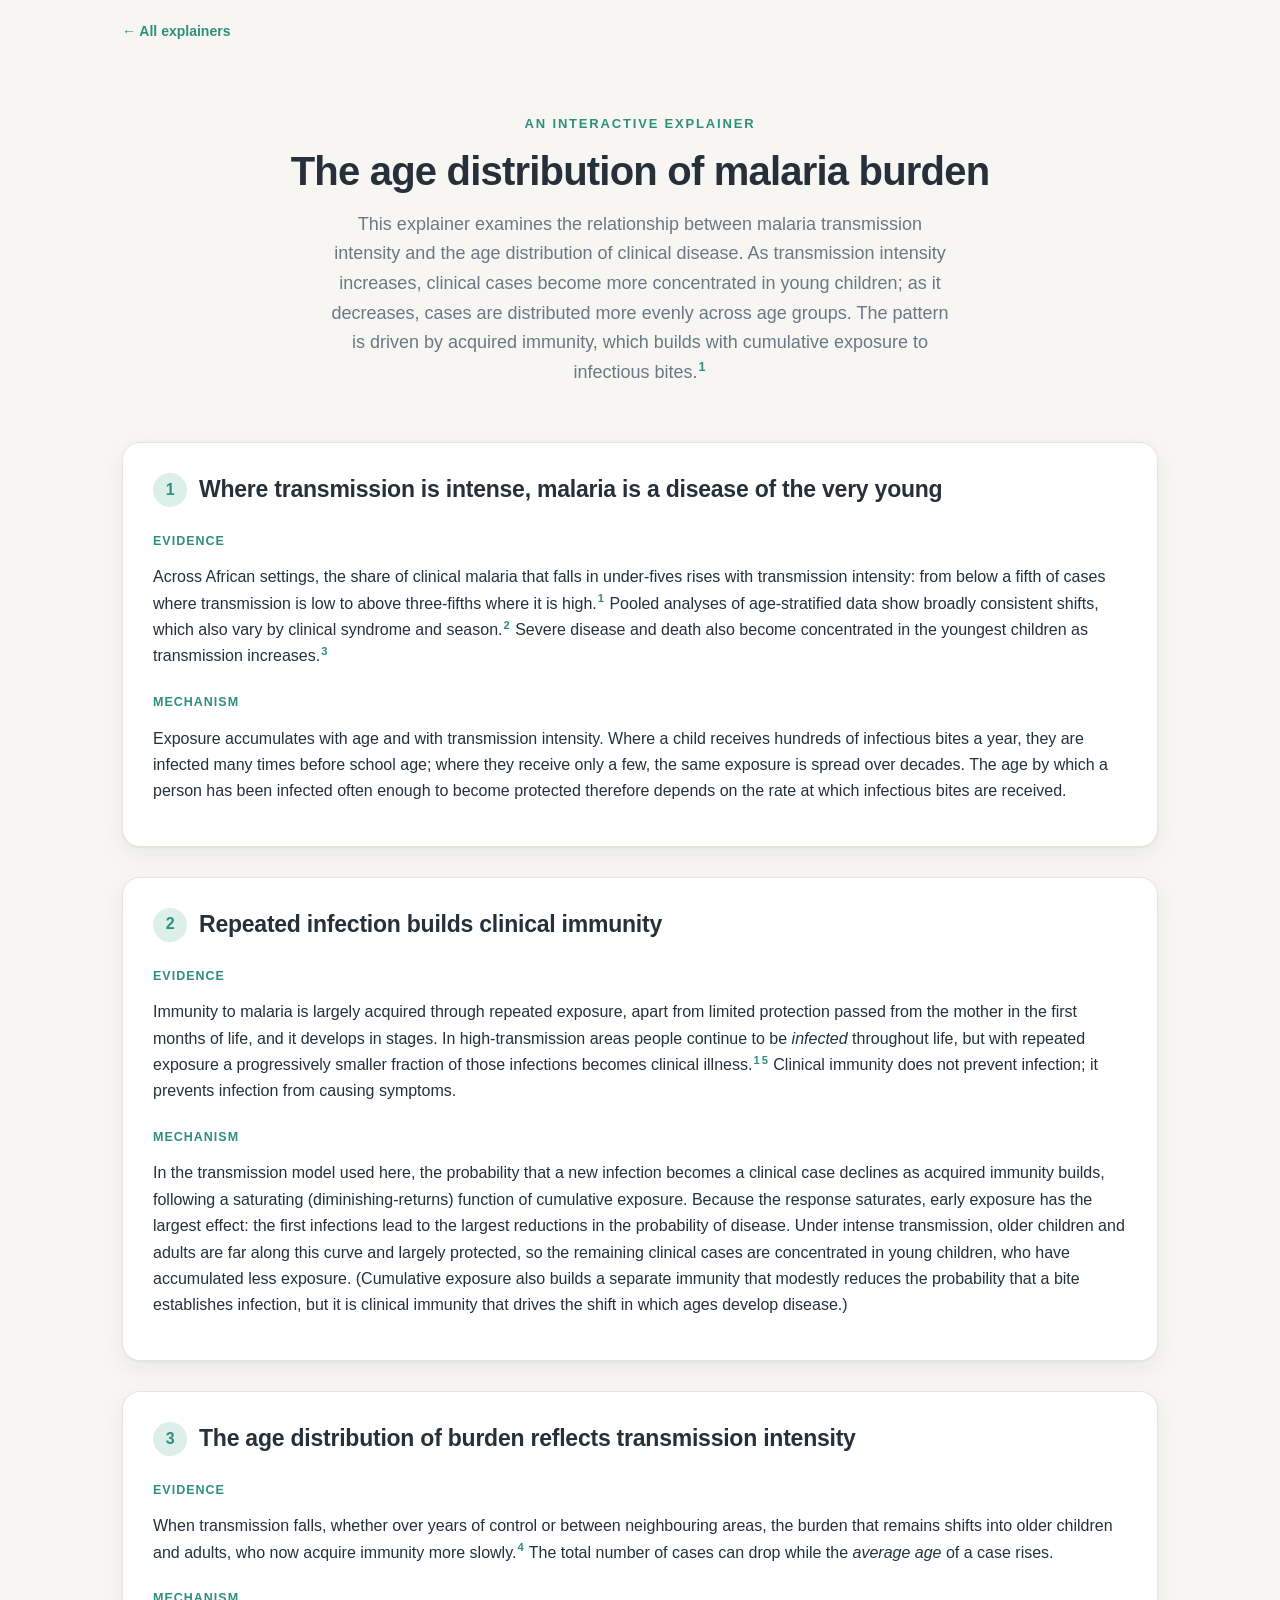
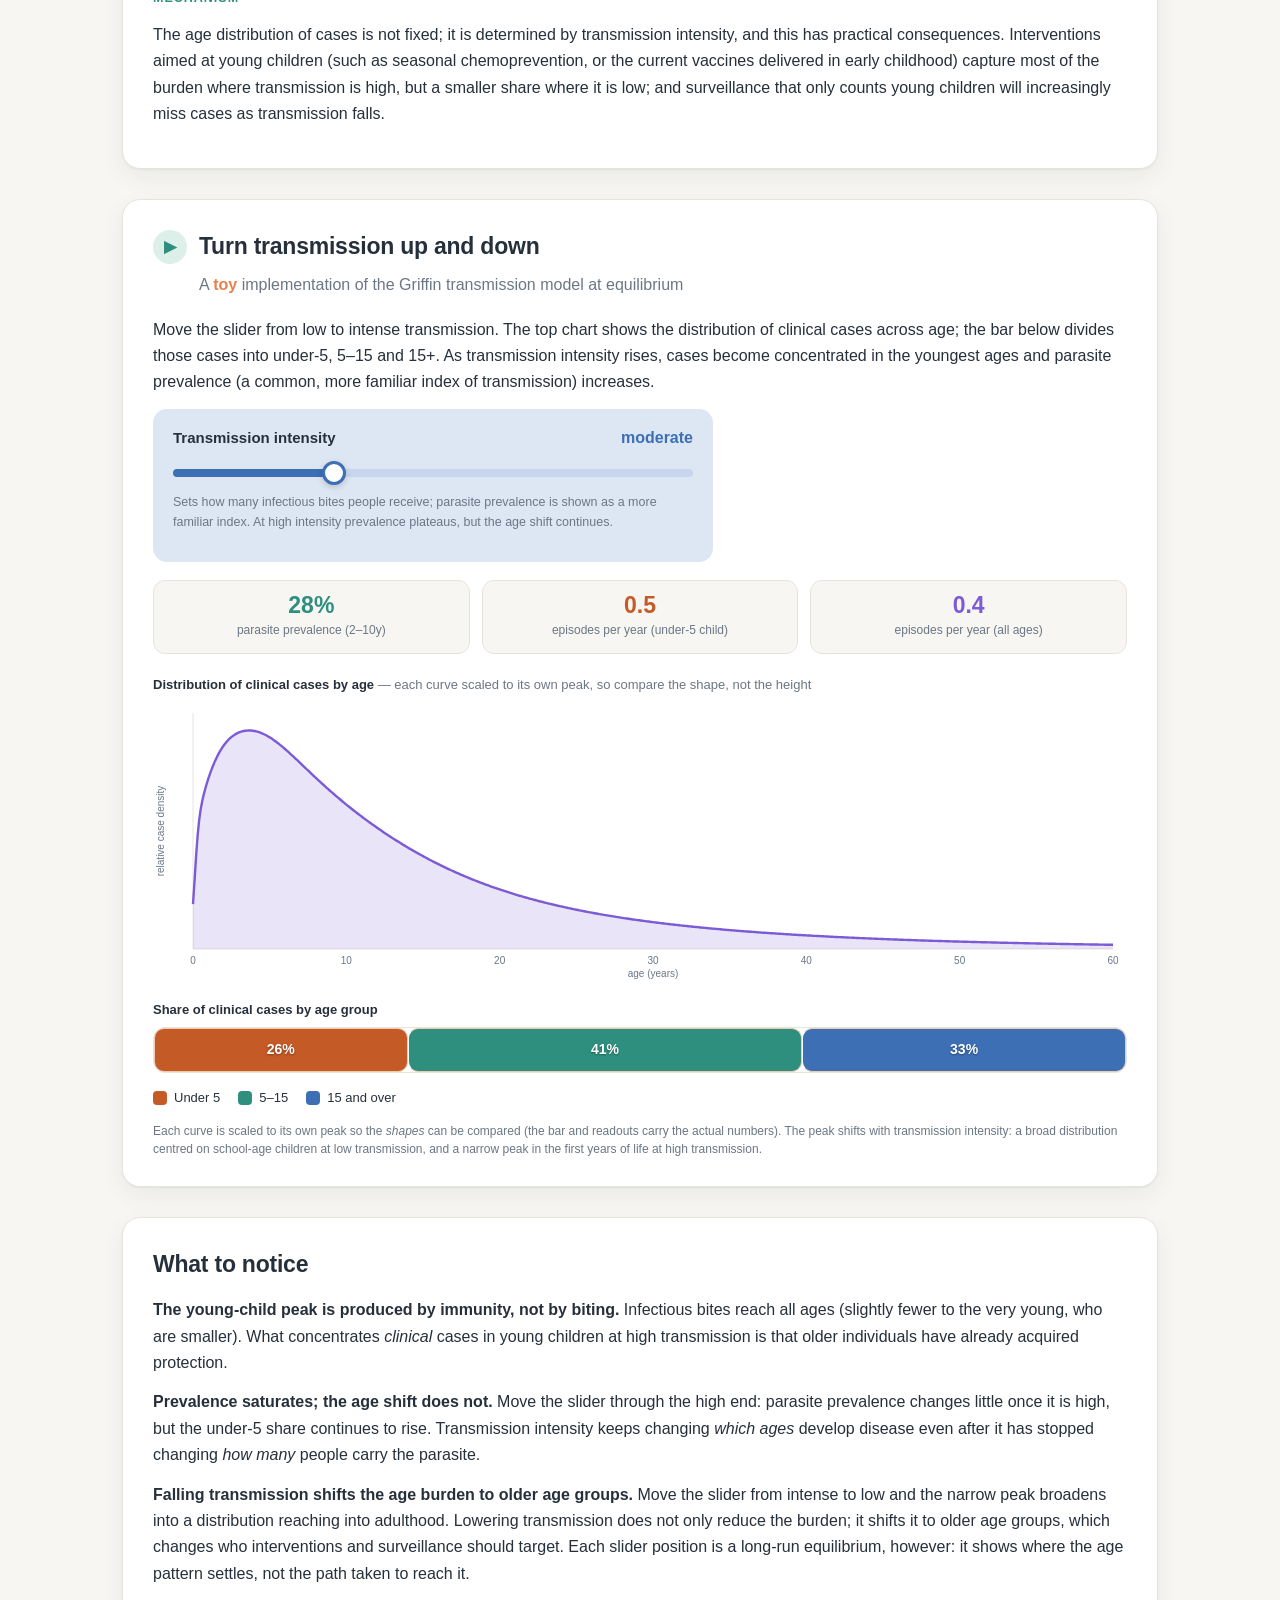
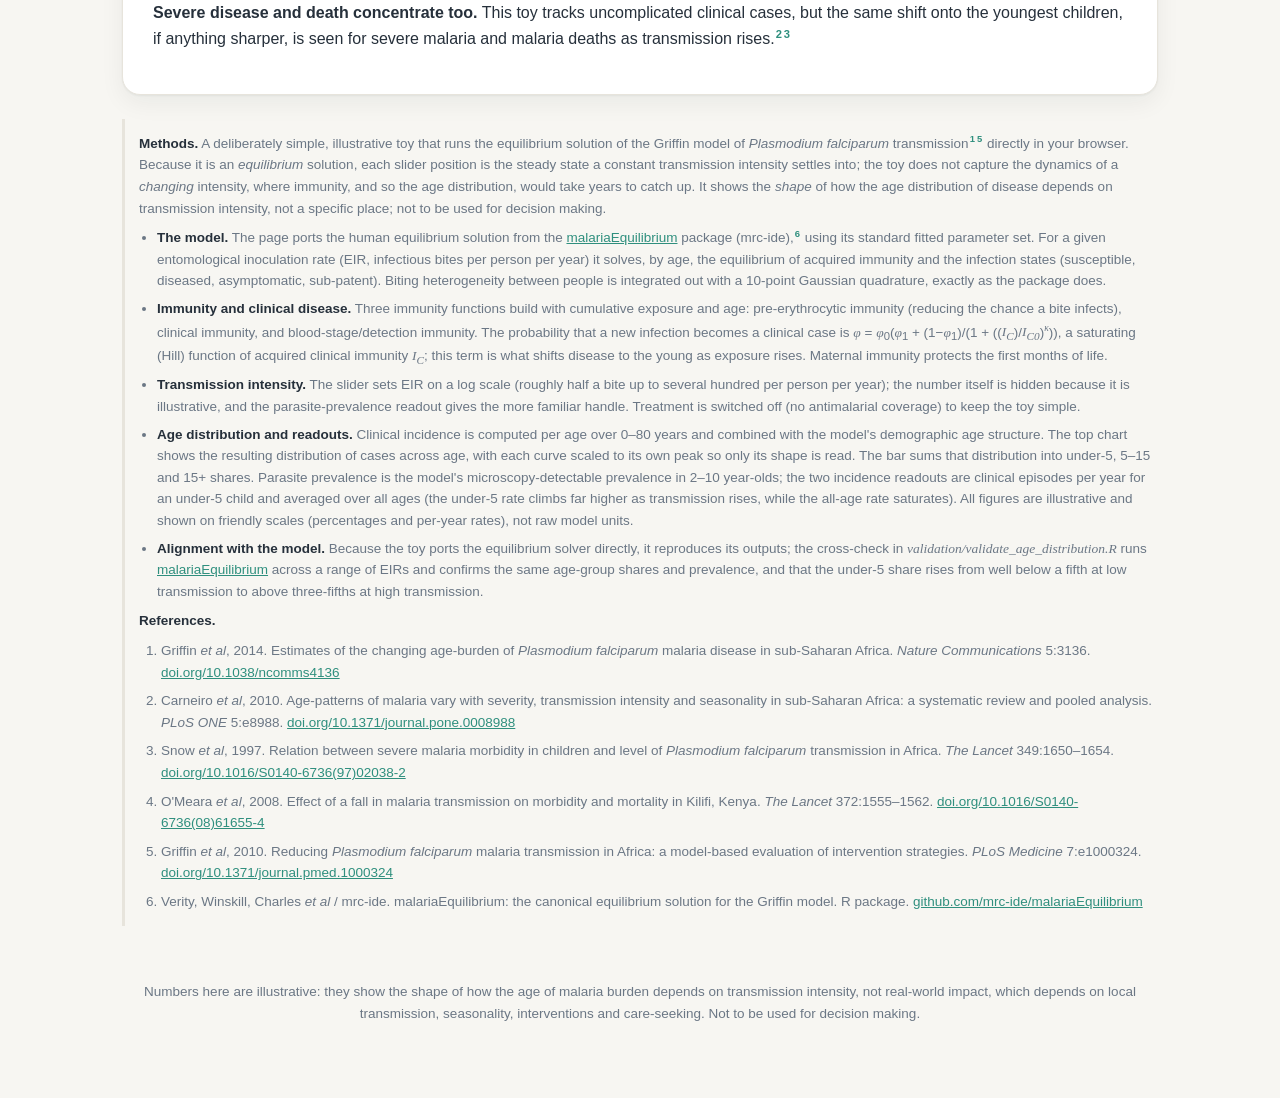
==== commit 3dc093a7: "Tighten age-distribution prose to a precise, neutral tone Address specific imprecise/conversational " ====
--- a/age-distribution.html
+++ b/age-distribution.html
@@ -24,10 +24,10 @@
     <h2><span class="num">1</span> Where transmission is intense, malaria is a disease of the very young</h2>
 
     <h3>Evidence</h3>
-    <p>Across African settings, the share of clinical malaria that falls in under-fives rises with transmission intensity: from below a fifth of cases where transmission is low to above three-fifths where it is high.<sup class="cite"><a href="#ref1">1</a></sup> Pooled analyses of age-stratified data show broadly consistent shifts, which also vary by clinical syndrome and season.<sup class="cite"><a href="#ref2">2</a></sup> The age at which severe disease and death occur also falls as transmission climbs, even though the total amount of severe disease does not simply rise with it.<sup class="cite"><a href="#ref3">3</a></sup></p>
+    <p>Across African settings, the share of clinical malaria that falls in under-fives rises with transmission intensity: from below a fifth of cases where transmission is low to above three-fifths where it is high.<sup class="cite"><a href="#ref1">1</a></sup> Pooled analyses of age-stratified data show broadly consistent shifts, which also vary by clinical syndrome and season.<sup class="cite"><a href="#ref2">2</a></sup> Severe disease and death also become concentrated in the youngest children as transmission increases.<sup class="cite"><a href="#ref3">3</a></sup></p>
 
     <h3>Mechanism</h3>
-    <p>Exposure accumulates with age and with intensity. Where a child receives hundreds of infectious bites a year, they meet the parasite many times before school age; where they receive only a few, that same exposure is spread over decades. So the age by which a person has been infected often enough to be protected depends on how fast the bites arrive.</p>
+    <p>Exposure accumulates with age and with transmission intensity. Where a child receives hundreds of infectious bites a year, they are infected many times before school age; where they receive only a few, the same exposure is spread over decades. The age by which a person has been infected often enough to become protected therefore depends on the rate at which infectious bites are received.</p>
   </section>
 
   <!-- CONCEPT 2 -->
@@ -35,21 +35,21 @@
     <h2><span class="num">2</span> Repeated infection builds clinical immunity</h2>
 
     <h3>Evidence</h3>
-    <p>Immunity to malaria is acquired, not inborn, and it comes in stages. People in high-transmission areas keep getting <em>infected</em> throughout life, but with repeated exposure a smaller and smaller fraction of those infections turns into clinical illness.<sup class="cite"><a href="#ref1">1</a></sup><sup class="cite"><a href="#ref5">5</a></sup> Clinical immunity does not stop infection; it stops infection from making you ill.</p>
+    <p>Immunity to malaria is largely acquired through repeated exposure, apart from limited protection passed from the mother in the first months of life, and it develops in stages. In high-transmission areas people continue to be <em>infected</em> throughout life, but with repeated exposure a progressively smaller fraction of those infections becomes clinical illness.<sup class="cite"><a href="#ref1">1</a></sup><sup class="cite"><a href="#ref5">5</a></sup> Clinical immunity does not prevent infection; it prevents infection from causing symptoms.</p>
 
     <h3>Mechanism</h3>
-    <p>In the transmission model used here, the chance that a new infection becomes a clinical case falls as acquired immunity builds, following a saturating curve of cumulative exposure. Because the protection saturates, extra exposure matters most early: the first infections buy the biggest reductions in the chance of disease. Under intense transmission older children and adults have climbed high on that curve and are largely protected, so the clinical cases that remain are concentrated in the young, who have not yet caught up. (Exposure also builds a separate immunity that modestly reduces the chance a bite infects at all, but it is this clinical immunity that drives the shift in <em>who gets ill</em>.)</p>
+    <p>In the transmission model used here, the probability that a new infection becomes a clinical case declines as acquired immunity builds, following a saturating (diminishing-returns) function of cumulative exposure. Because the response saturates, early exposure has the largest effect: the first infections lead to the largest reductions in the probability of disease. Under intense transmission, older children and adults are far along this curve and largely protected, so the remaining clinical cases are concentrated in young children, who have accumulated less exposure. (Cumulative exposure also builds a separate immunity that modestly reduces the probability that a bite establishes infection, but it is clinical immunity that drives the shift in which ages develop disease.)</p>
   </section>
 
   <!-- CONCEPT 3 -->
   <section class="card">
-    <h2><span class="num">3</span> So the age of the burden tracks transmission</h2>
+    <h2><span class="num">3</span> The age distribution of burden reflects transmission intensity</h2>
 
     <h3>Evidence</h3>
     <p>When transmission falls, whether over years of control or between neighbouring areas, the burden that remains shifts into older children and adults, who now acquire immunity more slowly.<sup class="cite"><a href="#ref4">4</a></sup> The total number of cases can drop while the <em>average age</em> of a case rises.</p>
 
     <h3>Mechanism</h3>
-    <p>The age distribution of cases is not fixed: it is a readout of transmission intensity. That has practical consequences. Interventions aimed at young children (such as seasonal chemoprevention, or the current vaccines delivered in early childhood) capture most of the burden where transmission is high, but a smaller share where it is low; and surveillance that only counts young children will increasingly miss cases as transmission falls.</p>
+    <p>The age distribution of cases is not fixed; it is determined by transmission intensity, and this has practical consequences. Interventions aimed at young children (such as seasonal chemoprevention, or the current vaccines delivered in early childhood) capture most of the burden where transmission is high, but a smaller share where it is low; and surveillance that only counts young children will increasingly miss cases as transmission falls.</p>
   </section>
 </div>
 
@@ -58,13 +58,13 @@
   <section class="card">
     <h2><span class="num" aria-hidden="true">▶</span> Turn transmission up and down</h2>
     <p class="sub">A <strong style="color:var(--warm)">toy</strong> implementation of the Griffin transmission model at equilibrium</p>
-    <p>Move the slider from low to intense transmission. The top chart is the distribution of clinical cases across age; the bar below splits those cases into under-5, 5–15 and 15+. As transmission rises, watch the cases pile into the youngest ages and the parasite prevalence (a common, more familiar index of transmission) climb with them.</p>
+    <p>Move the slider from low to intense transmission. The top chart shows the distribution of clinical cases across age; the bar below divides those cases into under-5, 5–15 and 15+. As transmission intensity rises, cases become concentrated in the youngest ages and parasite prevalence (a common, more familiar index of transmission) increases.</p>
 
     <div class="controls" style="grid-template-columns:1fr;max-width:560px">
       <div class="slider-block intensity">
         <div class="slider-top"><span class="label">Transmission intensity</span><span class="val" id="vIntensity">moderate</span></div>
         <input type="range" id="intensity" min="0" max="100" value="30" step="1" aria-label="Transmission intensity, from low to intense">
-        <p class="slider-sub muted">Sets how many infectious bites people receive; the prevalence readout is the familiar handle. At the high end prevalence plateaus, but the age shift keeps going.</p>
+        <p class="slider-sub muted">Sets how many infectious bites people receive; parasite prevalence is shown as a more familiar index. At high intensity prevalence plateaus, but the age shift continues.</p>
       </div>
     </div>
     <div class="readouts">
@@ -89,16 +89,16 @@
     </div>
     <div class="sr-only" id="srLive" aria-live="polite" aria-atomic="true"></div>
 
-    <p class="pcap" style="margin-top:14px">Each curve is scaled to its own peak so the <em>shapes</em> line up for comparison (the bar and readouts carry the actual numbers). Watch the peak slide with transmission: a broad hump over school-age children when transmission is low, collapsing into a tall spike in the first years of life when it is high.</p>
+    <p class="pcap" style="margin-top:14px">Each curve is scaled to its own peak so the <em>shapes</em> can be compared (the bar and readouts carry the actual numbers). The peak shifts with transmission intensity: a broad distribution centred on school-age children at low transmission, and a narrow peak in the first years of life at high transmission.</p>
   </section>
 </div>
 
 <div class="wrapwide">
   <section class="card">
     <h2>What to notice</h2>
-    <p><strong>The young-child peak is made by immunity, not by biting.</strong> Infectious bites land on all ages (a little less on the very young, who are smaller). What concentrates <em>clinical</em> cases in young children at high transmission is that everyone older has already acquired protection.</p>
-    <p><strong>Prevalence saturates; the age shift does not.</strong> Push the slider through the high end: parasite prevalence barely moves once it is high, but the under-5 share keeps climbing. Intensity keeps rewriting <em>who</em> gets ill even after it stops changing <em>how many</em> carry the parasite.</p>
-    <p><strong>Falling transmission shifts the age burden to older age groups.</strong> Slide back down from intense to low and the spike flattens into a broad curve reaching into adulthood. Control that lowers transmission does not just shrink the burden, it shifts it to older age groups, which changes who interventions and surveillance should target. Each slider position is a long-run equilibrium, though: it shows where the age pattern settles, not the year-by-year path it takes to get there.</p>
+    <p><strong>The young-child peak is produced by immunity, not by biting.</strong> Infectious bites reach all ages (slightly fewer to the very young, who are smaller). What concentrates <em>clinical</em> cases in young children at high transmission is that older individuals have already acquired protection.</p>
+    <p><strong>Prevalence saturates; the age shift does not.</strong> Move the slider through the high end: parasite prevalence changes little once it is high, but the under-5 share continues to rise. Transmission intensity keeps changing <em>which ages</em> develop disease even after it has stopped changing <em>how many</em> people carry the parasite.</p>
+    <p><strong>Falling transmission shifts the age burden to older age groups.</strong> Move the slider from intense to low and the narrow peak broadens into a distribution reaching into adulthood. Lowering transmission does not only reduce the burden; it shifts it to older age groups, which changes who interventions and surveillance should target. Each slider position is a long-run equilibrium, however: it shows where the age pattern settles, not the path taken to reach it.</p>
     <p><strong>Severe disease and death concentrate too.</strong> This toy tracks uncomplicated clinical cases, but the same shift onto the youngest children, if anything sharper, is seen for severe malaria and malaria deaths as transmission rises.<sup class="cite"><a href="#ref2">2</a></sup><sup class="cite"><a href="#ref3">3</a></sup></p>
   </section>
 
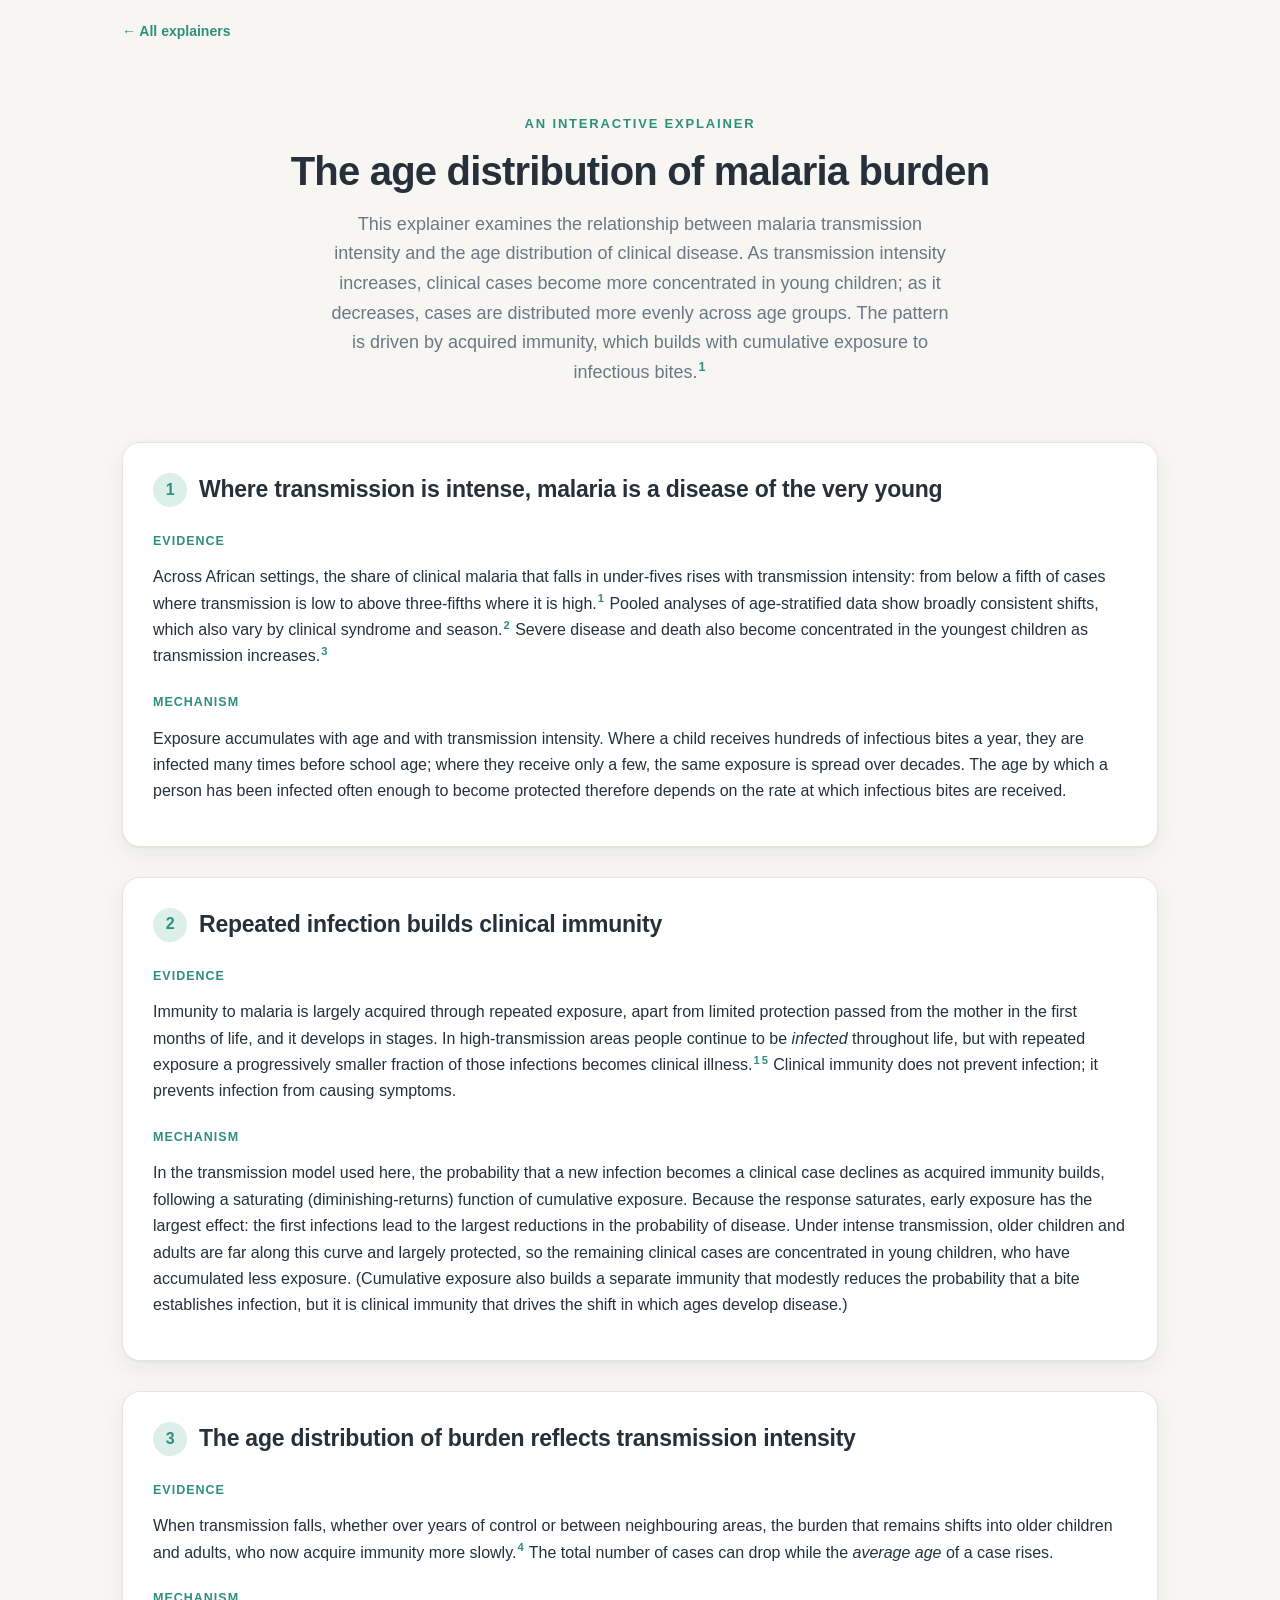
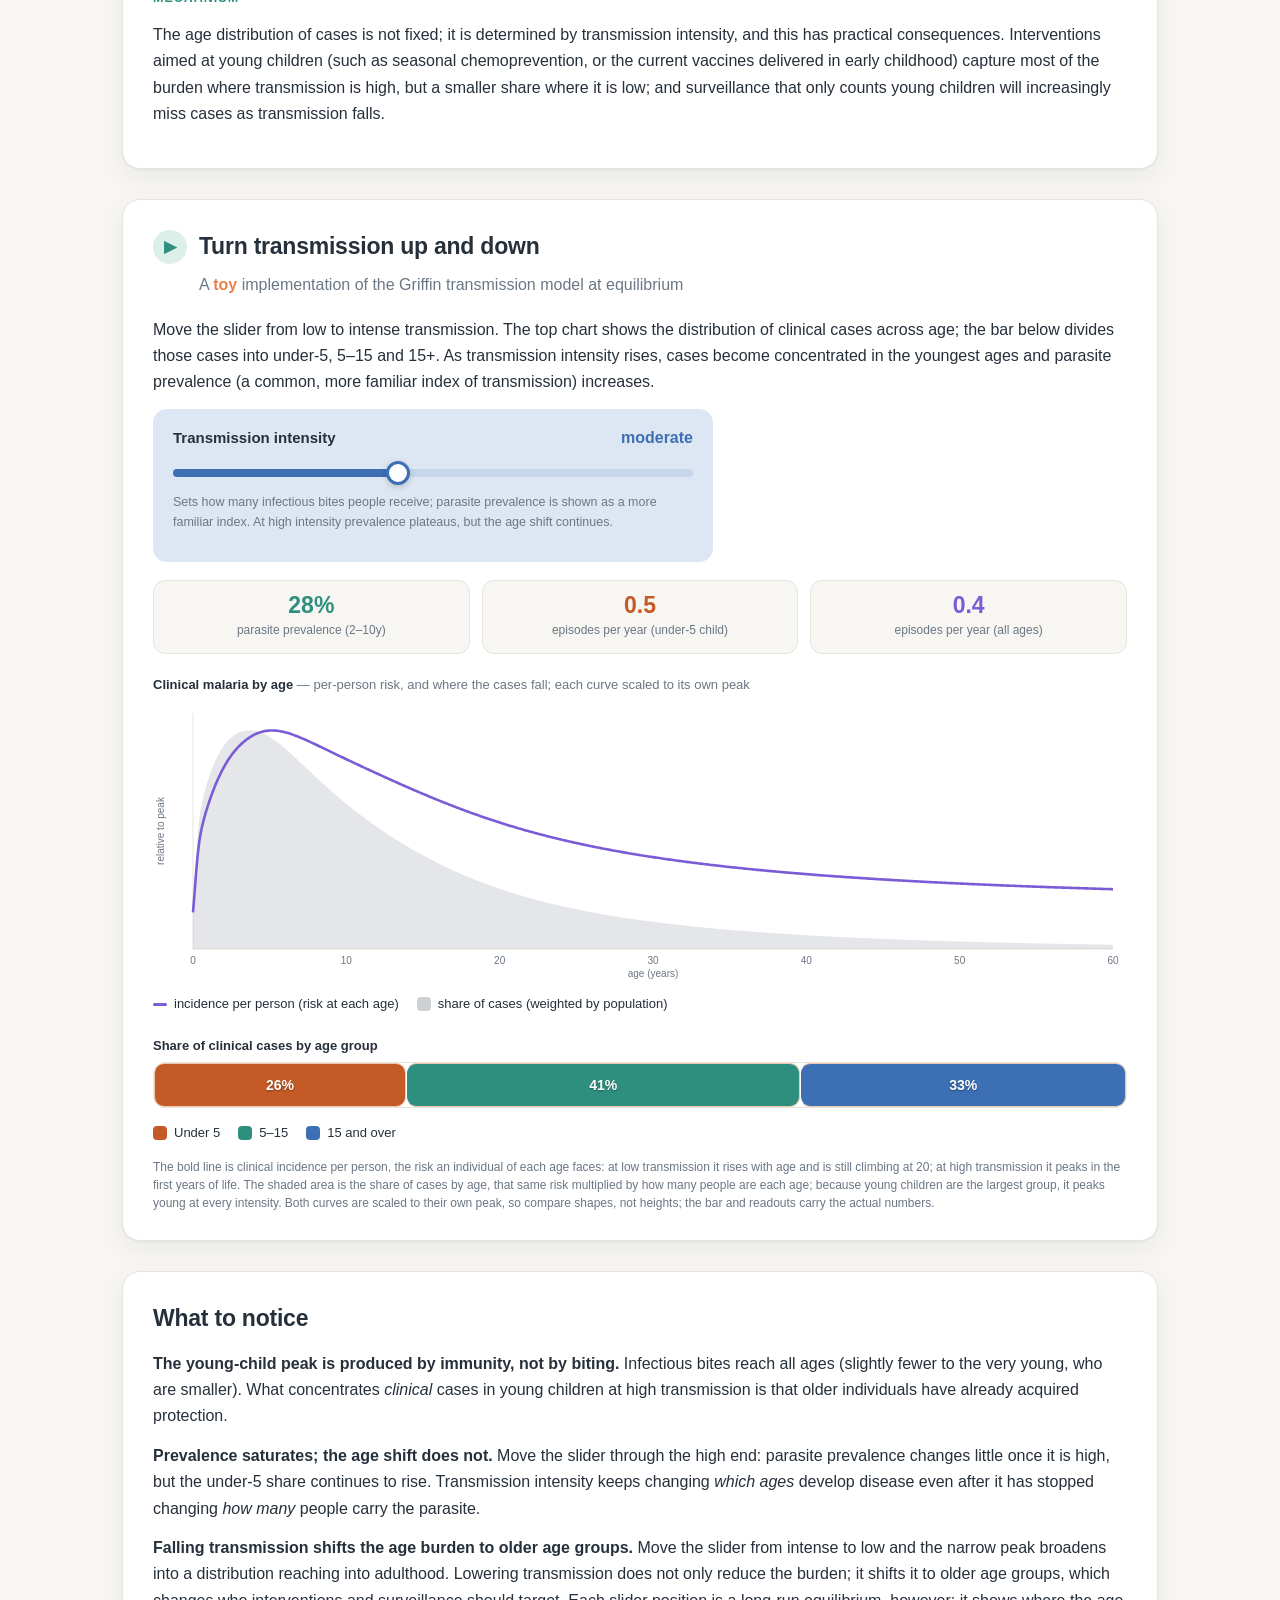
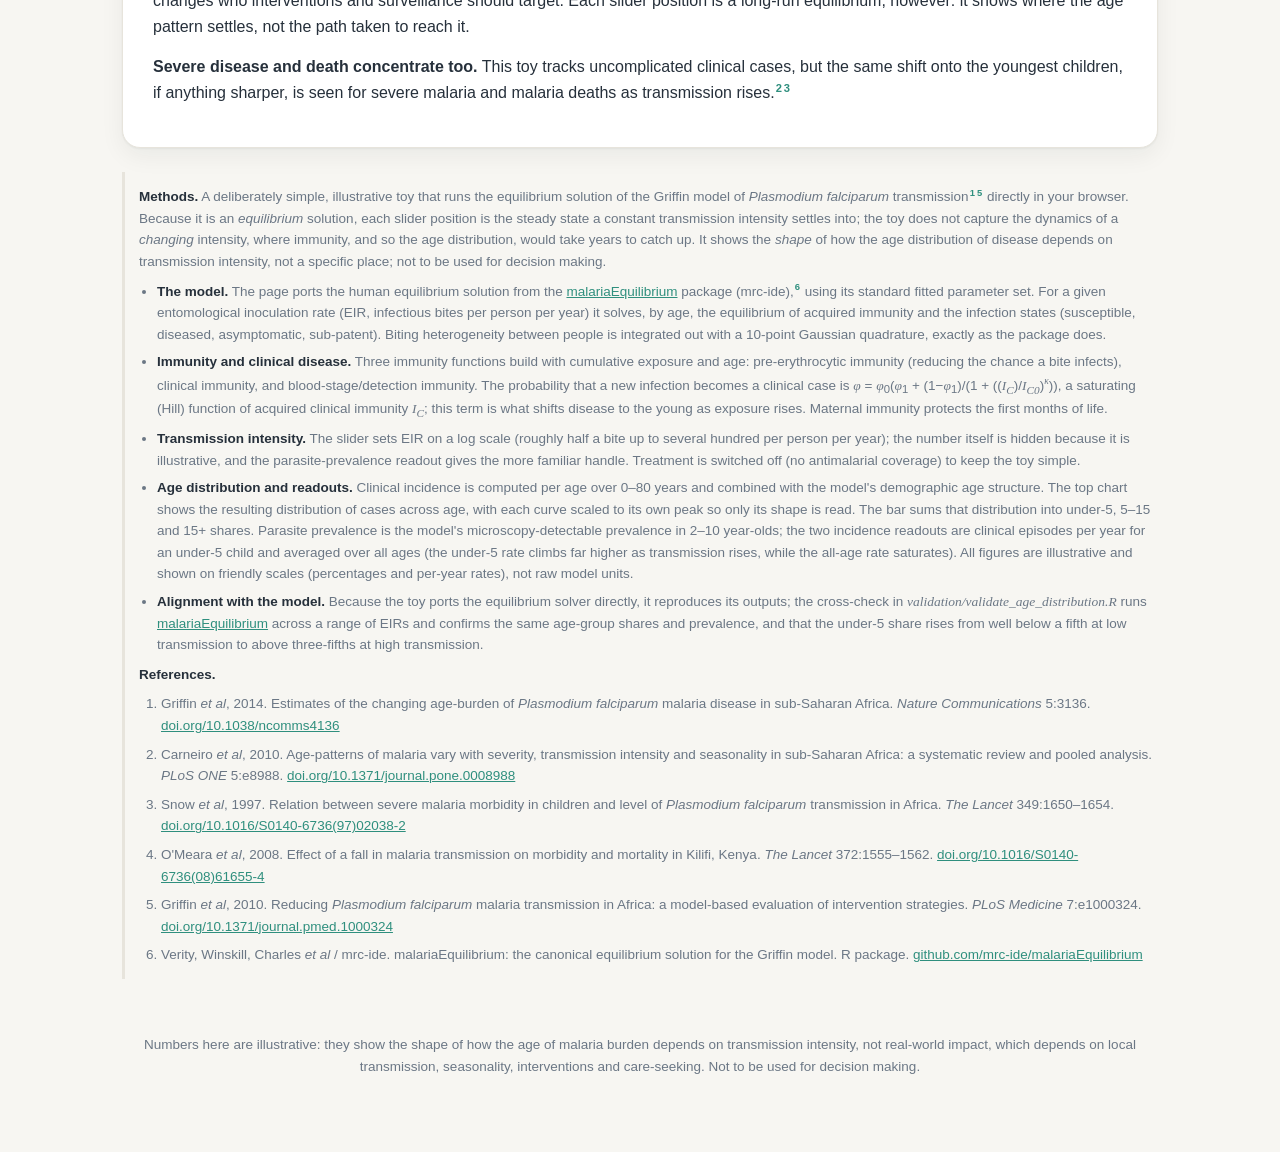
==== commit 1abc7b41: "Show per-person incidence rate alongside the case distribution; lower floor Address that the toy did" ====
--- a/age-distribution.html
+++ b/age-distribution.html
@@ -63,7 +63,7 @@
     <div class="controls" style="grid-template-columns:1fr;max-width:560px">
       <div class="slider-block intensity">
         <div class="slider-top"><span class="label">Transmission intensity</span><span class="val" id="vIntensity">moderate</span></div>
-        <input type="range" id="intensity" min="0" max="100" value="30" step="1" aria-label="Transmission intensity, from low to intense">
+        <input type="range" id="intensity" min="0" max="100" value="43" step="1" aria-label="Transmission intensity, from low to intense">
         <p class="slider-sub muted">Sets how many infectious bites people receive; parasite prevalence is shown as a more familiar index. At high intensity prevalence plateaus, but the age shift continues.</p>
       </div>
     </div>
@@ -73,8 +73,12 @@
       <div class="readout"><div class="v" id="rInc" style="color:var(--clin)">—</div><div class="l">episodes per year (all ages)</div></div>
     </div>
 
-    <p class="chart-label">Distribution of clinical cases by age <span class="muted">— each curve scaled to its own peak, so compare the shape, not the height</span></p>
-    <canvas id="ageChart" height="280" aria-label="Distribution of clinical malaria cases across age, which concentrates in young children as transmission intensity rises"></canvas>
+    <p class="chart-label">Clinical malaria by age <span class="muted">— per-person risk, and where the cases fall; each curve scaled to its own peak</span></p>
+    <canvas id="ageChart" height="280" aria-label="Clinical malaria by age: the per-person incidence rate and the distribution of cases, as transmission intensity changes"></canvas>
+    <div class="rb-legend">
+      <span><i style="background:var(--clin);height:3px;align-self:center"></i> incidence per person (risk at each age)</span>
+      <span><i style="background:var(--muted);opacity:.35"></i> share of cases (weighted by population)</span>
+    </div>
 
     <p class="chart-label" style="margin-top:20px">Share of clinical cases by age group</p>
     <div class="agebar" id="ageBar" role="img" aria-label="Share of clinical cases in each age group">
@@ -89,7 +93,7 @@
     </div>
     <div class="sr-only" id="srLive" aria-live="polite" aria-atomic="true"></div>
 
-    <p class="pcap" style="margin-top:14px">Each curve is scaled to its own peak so the <em>shapes</em> can be compared (the bar and readouts carry the actual numbers). The peak shifts with transmission intensity: a broad distribution centred on school-age children at low transmission, and a narrow peak in the first years of life at high transmission.</p>
+    <p class="pcap" style="margin-top:14px">The bold line is clinical incidence per person, the risk an individual of each age faces: at low transmission it rises with age and is still climbing at 20; at high transmission it peaks in the first years of life. The shaded area is the share of cases by age, that same risk multiplied by how many people are each age; because young children are the largest group, it peaks young at every intensity. Both curves are scaled to their own peak, so compare shapes, not heights; the bar and readouts carry the actual numbers.</p>
   </section>
 </div>
 
@@ -231,14 +235,18 @@
     if(a >= 2 && a < 10){ pfNum += posM[i]; pfDen += prop[i]; }
   }
   const inv = total > 0 ? 1 / total : 0;         // guard the (never-zero over the slider range) denominator
-  let peakAge = 0, peakV = 0;                    // modal age of the case distribution (for the a11y summary),
-  for(let i = 0; i < NAGE; i++){                 // capped at AGE_MAX to skip the absorbing 80+ terminal band
+  const rate = inc.map((v, i) => prop[i] > 0 ? v / prop[i] : 0);  // per-person clinical incidence rate by age
+  // peak ages (for the a11y summary), capped at AGE_MAX to skip the absorbing 80+ terminal band
+  let peakAge = 0, peakV = 0, ratePeakAge = 0, ratePeakV = 0;
+  for(let i = 0; i < NAGE; i++){
     if(AGE[i] > AGE_MAX) break;
-    if(inc[i] > peakV){ peakV = inc[i]; peakAge = AGE[i]; }
+    if(inc[i] > peakV){ peakV = inc[i]; peakAge = AGE[i]; }        // where the case distribution peaks
+    if(rate[i] > ratePeakV){ ratePeakV = rate[i]; ratePeakAge = AGE[i]; }  // where per-person risk peaks
   }
   return {
-    peakAge,
-    dens: inc.map(v => v * inv / AW),            // density (per year of age), area = 1
+    peakAge, ratePeakAge,
+    dens: inc.map(v => v * inv / AW),            // case distribution: density per year of age, area = 1
+    rate,                                        // per-person incidence rate by age (rises to ~20y at low EIR)
     shares: {u5: u5 * inv, mid: mid * inv, ad: ad * inv},
     pfpr: pfDen > 0 ? pfNum / pfDen : 0,
     incPerYear: total * 365,                      // all-age episodes per person per year
@@ -248,7 +256,7 @@
 
 // intensity slider (0..100) -> EIR on a log scale spanning [EIR_MIN, EIR_MAX]
 // (EIR_MAX is the EIR at the top of the slider, i.e. at value = 100)
-const EIR_MIN = 0.5, EIR_MAX = 512;
+const EIR_MIN = 0.1, EIR_MAX = 512;
 const eirFromSlider = v => EIR_MIN * Math.pow(EIR_MAX / EIR_MIN, v / 100);
 function intensityLabel(pfpr){
   return pfpr < 0.10 ? 'low' : pfpr < 0.35 ? 'moderate' : pfpr < 0.60 ? 'high' : 'intense';
@@ -278,28 +286,29 @@
   const {ctx, W, H} = s;
   const padL = 40, padR = 14, padT = 14, padB = 30;
   const plotW = W - padL - padR, plotH = H - padT - padB;
-  // scale each curve to its own peak (within the plotted range) so the shape fills the chart
-  // and low- vs high-transmission shapes are directly comparable; magnitudes live in the bar/readouts
-  let peak = 0;
-  for(let i = 0; i < NAGE && AGE[i] <= AGE_MAX; i++) if(res.dens[i] > peak) peak = res.dens[i];
-  const YMAX = (peak || 1) * 1.08;
+  // two curves, each scaled to its own peak (within the plotted range) so both fill the chart and
+  // their shapes are directly comparable: the demographically-weighted case distribution always
+  // peaks young; the per-person incidence rate rises to ~20y at low transmission (the Griffin shape).
+  let peakD = 0, peakR = 0;
+  for(let i = 0; i < NAGE && AGE[i] <= AGE_MAX; i++){ if(res.dens[i] > peakD) peakD = res.dens[i]; if(res.rate[i] > peakR) peakR = res.rate[i]; }
+  peakD = peakD || 1; peakR = peakR || 1;
   const X = a => padL + a / AGE_MAX * plotW;
-  const Y = v => padT + (1 - v / YMAX) * plotH;
+  const Y = v => padT + (1 - v / 1.08) * plotH;   // v is already scaled to [0,1] by its own peak
 
   // axis
   ctx.strokeStyle = css('--line'); ctx.lineWidth = 1;
   ctx.beginPath(); ctx.moveTo(padL, padT); ctx.lineTo(padL, padT + plotH); ctx.lineTo(padL + plotW, padT + plotH); ctx.stroke();
 
-  // filled distribution
+  // case distribution: neutral filled area ("where the cases fall", weighted by population)
   ctx.beginPath(); ctx.moveTo(X(0), Y(0));
-  for(let i = 0; i < NAGE && AGE[i] <= AGE_MAX; i++) ctx.lineTo(X(AGE[i]), Y(res.dens[i]));
+  for(let i = 0; i < NAGE && AGE[i] <= AGE_MAX; i++) ctx.lineTo(X(AGE[i]), Y(res.dens[i] / peakD));
   ctx.lineTo(X(AGE_MAX), Y(0)); ctx.closePath();
-  ctx.fillStyle = css('--clin'); ctx.globalAlpha = 0.16; ctx.fill(); ctx.globalAlpha = 1;
-  // line
-  ctx.strokeStyle = css('--clin'); ctx.lineWidth = 2.4; ctx.lineJoin = 'round';
+  ctx.fillStyle = css('--muted'); ctx.globalAlpha = 0.18; ctx.fill(); ctx.globalAlpha = 1;
+  // incidence per person: bold line ("risk at each age"); rises to ~20y at low transmission
+  ctx.strokeStyle = css('--clin'); ctx.lineWidth = 2.6; ctx.lineJoin = 'round';
   ctx.beginPath();
   let started = false;
-  for(let i = 0; i < NAGE && AGE[i] <= AGE_MAX; i++){ const xx = X(AGE[i]), yy = Y(res.dens[i]); started ? ctx.lineTo(xx, yy) : (ctx.moveTo(xx, yy), started = true); }
+  for(let i = 0; i < NAGE && AGE[i] <= AGE_MAX; i++){ const xx = X(AGE[i]), yy = Y(res.rate[i] / peakR); started ? ctx.lineTo(xx, yy) : (ctx.moveTo(xx, yy), started = true); }
   ctx.stroke();
 
   // x labels
@@ -308,7 +317,7 @@
   ctx.fillText('age (years)', (padL + W - padR) / 2, H - 2);
   // y title
   ctx.save(); ctx.translate(11, padT + plotH / 2); ctx.rotate(-Math.PI / 2);
-  ctx.textAlign = 'center'; ctx.fillText('relative case density', 0, 0); ctx.restore();
+  ctx.textAlign = 'center'; ctx.fillText('relative to peak', 0, 0); ctx.restore();
 }
 
 function drawBar(shares){
@@ -335,7 +344,7 @@
   announceTimer = setTimeout(() => {
     // headline only, to stay brief on keyboard drags; the bar/canvas aria-labels carry the full breakdown
     document.getElementById('srLive').textContent =
-      Math.round(res.pfpr * 100) + '% parasite prevalence; cases peak at ' + peakAgeStr(res.peakAge) + '; ' +
+      Math.round(res.pfpr * 100) + '% parasite prevalence; incidence per person peaks at ' + peakAgeStr(res.ratePeakAge) + '; ' +
       Math.round(res.shares.u5 * 100) + '% of cases in under-5s';
   }, 450);
 }
@@ -353,10 +362,10 @@
 
   drawAges(res);
   drawBar(res.shares);
-  // describe the (visual-only) line chart for assistive tech: the peak age is the headline
+  // describe the (visual-only) chart for assistive tech: both curves' peaks are the headline
   document.getElementById('ageChart').setAttribute('aria-label',
-    'Distribution of clinical malaria cases by age; cases peak at ' + peakAgeStr(res.peakAge) +
-    ' and ' + Math.round(res.shares.u5 * 100) + '% are in under-5s at this transmission intensity');
+    'Clinical malaria by age at this transmission intensity: incidence per person peaks at ' + peakAgeStr(res.ratePeakAge) +
+    ', while the share of cases peaks at ' + peakAgeStr(res.peakAge) + ' (' + Math.round(res.shares.u5 * 100) + '% in under-5s)');
   announce(res);
   lastRes = res;
 }
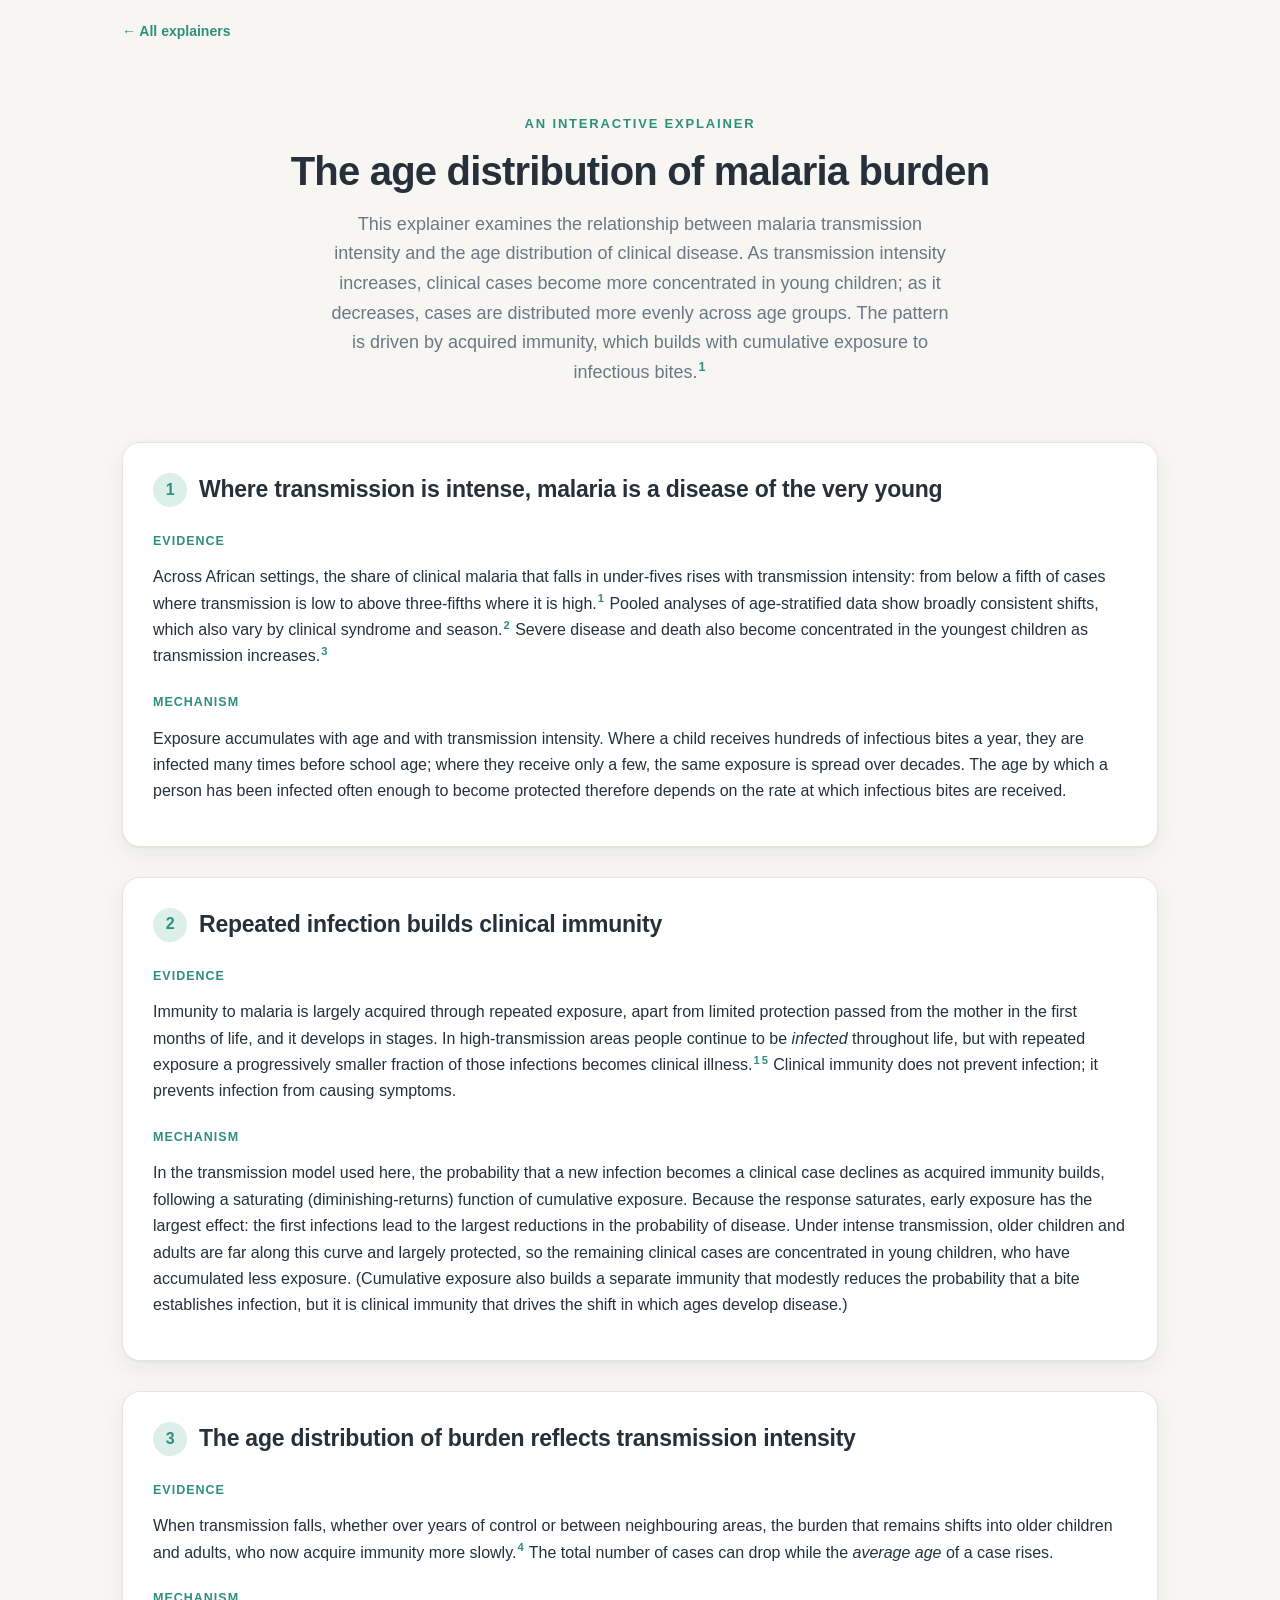
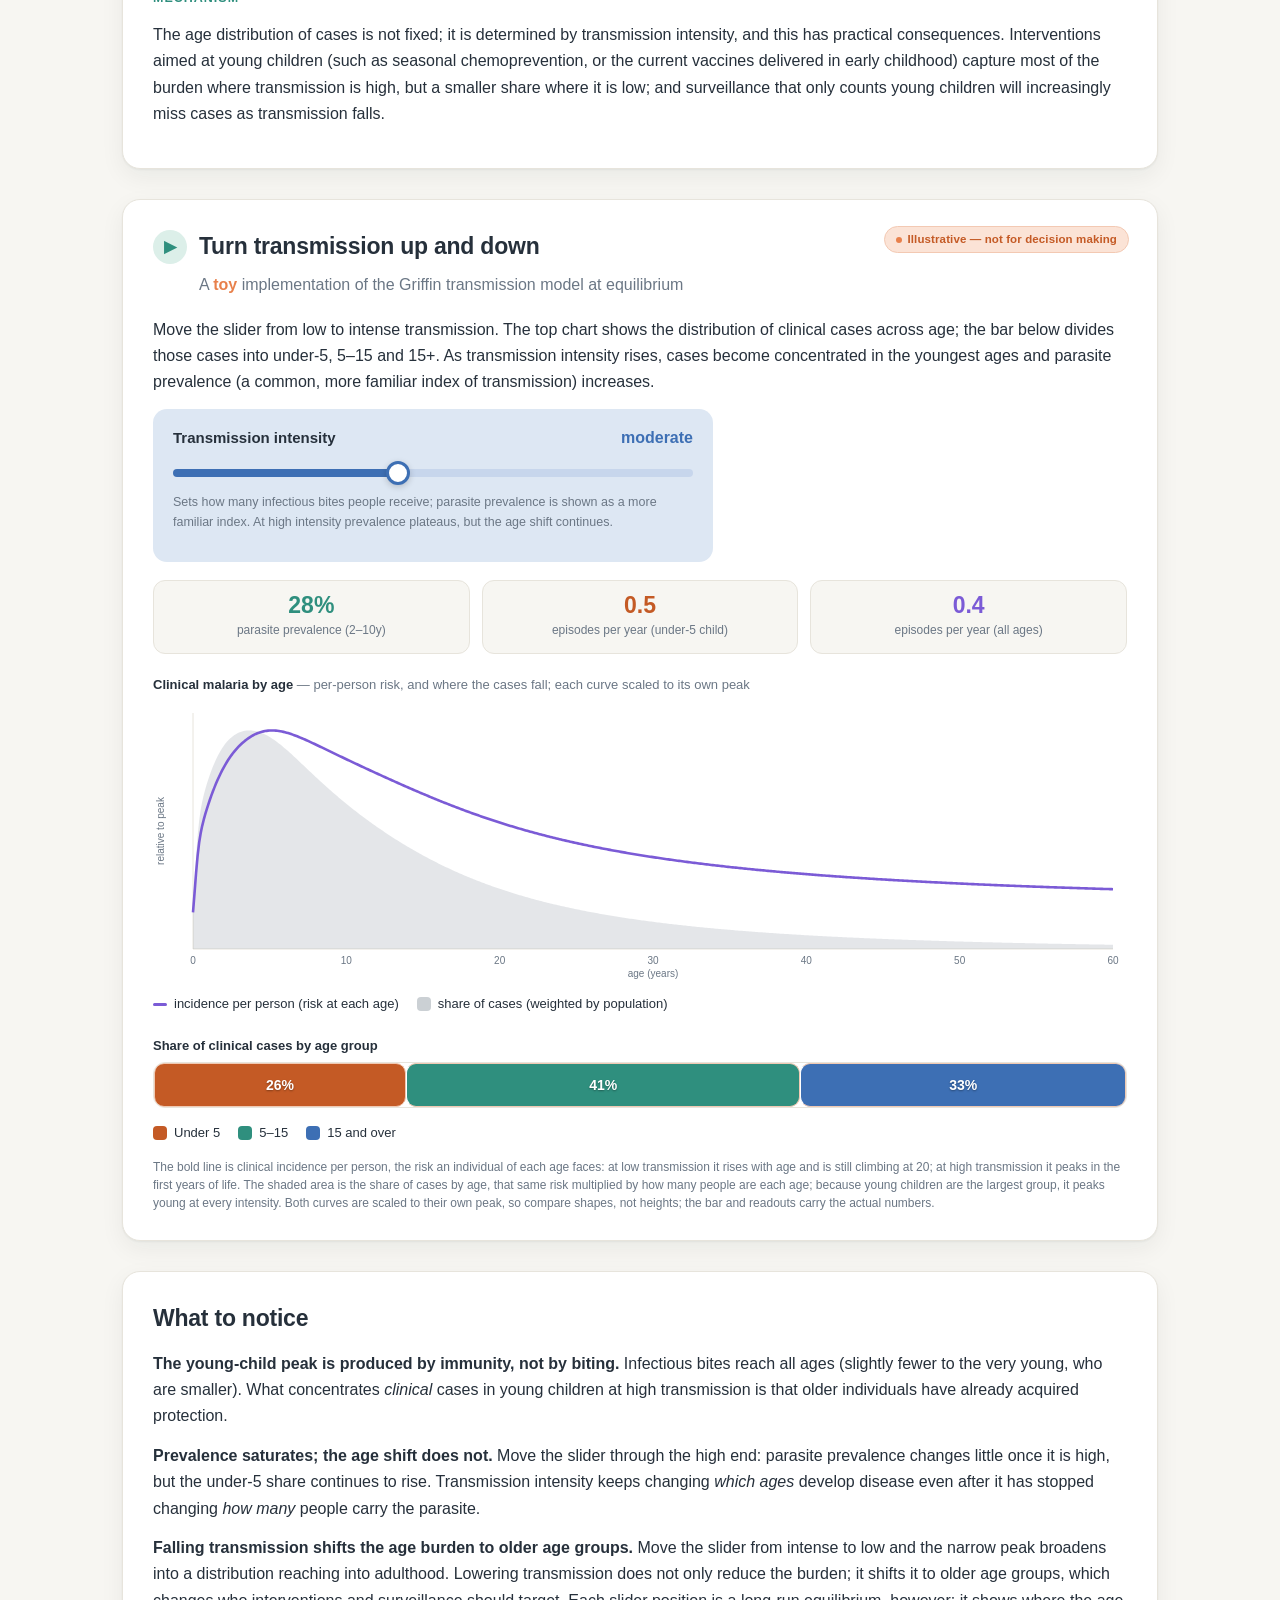
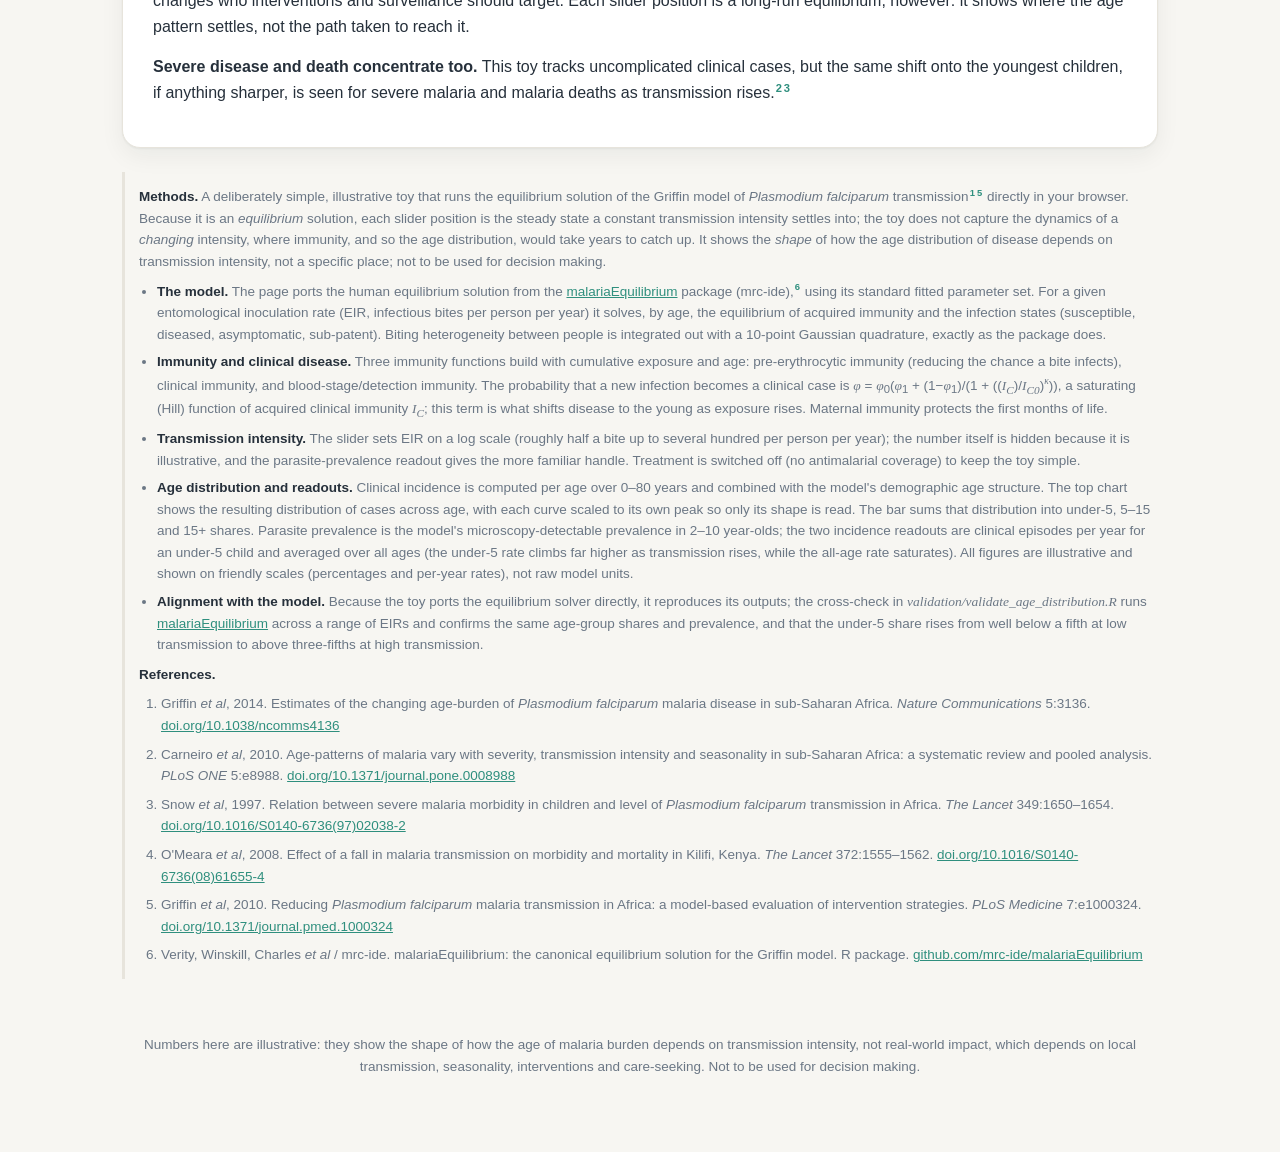
==== commit 07595f69: "Flag work-in-progress status and mark the toy models as illustrative Add a "Work in progress — pages" ====
--- a/age-distribution.html
+++ b/age-distribution.html
@@ -55,7 +55,8 @@
 
 <!-- INTERACTIVE TOY MODEL -->
 <div class="wrapwide">
-  <section class="card">
+  <section class="card toy">
+    <span class="toy-tag" title="This is an illustrative teaching model, not calibrated to any setting. Not for real-world decisions.">Illustrative — not for decision making</span>
     <h2><span class="num" aria-hidden="true">▶</span> Turn transmission up and down</h2>
     <p class="sub">A <strong style="color:var(--warm)">toy</strong> implementation of the Griffin transmission model at equilibrium</p>
     <p>Move the slider from low to intense transmission. The top chart shows the distribution of clinical cases across age; the bar below divides those cases into under-5, 5–15 and 15+. As transmission intensity rises, cases become concentrated in the youngest ages and parasite prevalence (a common, more familiar index of transmission) increases.</p>
--- a/styles.css
+++ b/styles.css
@@ -48,6 +48,32 @@
 .pill.warm{background:var(--warm-soft);color:#c45a25}
 .pill.blue{background:var(--blue-soft);color:#345f9c}
 
+/* work-in-progress status badge (landing hero): a soft-warm pill with a live dot */
+.wip-badge{display:inline-flex;align-items:center;gap:7px;margin:0 auto 20px;
+  background:var(--warm-soft);color:#c45a25;border:1px solid #f3c9b3;
+  padding:5px 13px 5px 11px;border-radius:999px;font-size:13px;font-weight:700;
+  text-decoration:none;white-space:nowrap;transition:filter .15s}
+.wip-badge:hover{filter:brightness(.97)}
+.wip-badge .dot{width:8px;height:8px;border-radius:50%;background:var(--warm);flex:none;
+  box-shadow:0 0 0 0 rgba(232,128,75,.55);animation:wipPulse 2.4s ease-out infinite}
+@keyframes wipPulse{0%{box-shadow:0 0 0 0 rgba(232,128,75,.5)}
+  70%{box-shadow:0 0 0 7px rgba(232,128,75,0)}100%{box-shadow:0 0 0 0 rgba(232,128,75,0)}}
+@media (prefers-reduced-motion:reduce){.wip-badge .dot{animation:none}}
+
+/* illustrative-only tag pinned to each explainer's interactive toy card */
+.card.toy{position:relative}
+.toy-tag{position:absolute;top:26px;right:28px;z-index:2;
+  display:inline-flex;align-items:center;gap:6px;
+  background:var(--warm-soft);color:#c45a25;border:1px solid #f3c9b3;
+  padding:3px 11px;border-radius:999px;font-size:11.5px;font-weight:700;
+  letter-spacing:.01em;white-space:nowrap}
+.toy-tag::before{content:"";width:6px;height:6px;border-radius:50%;background:var(--warm);flex:none}
+.card.toy > h2{padding-right:240px}
+@media(max-width:640px){
+  .toy-tag{position:static;margin:0 0 12px}
+  .card.toy > h2{padding-right:0}
+}
+
 .eqline{font-family:Georgia,"Times New Roman",serif;font-size:16px;background:#f4f2ec;border:1px solid var(--line);
   border-radius:10px;padding:14px 16px;margin:16px 0;text-align:center}
 .frac{display:inline-flex;flex-direction:column;align-items:center;vertical-align:middle;margin:0 5px}
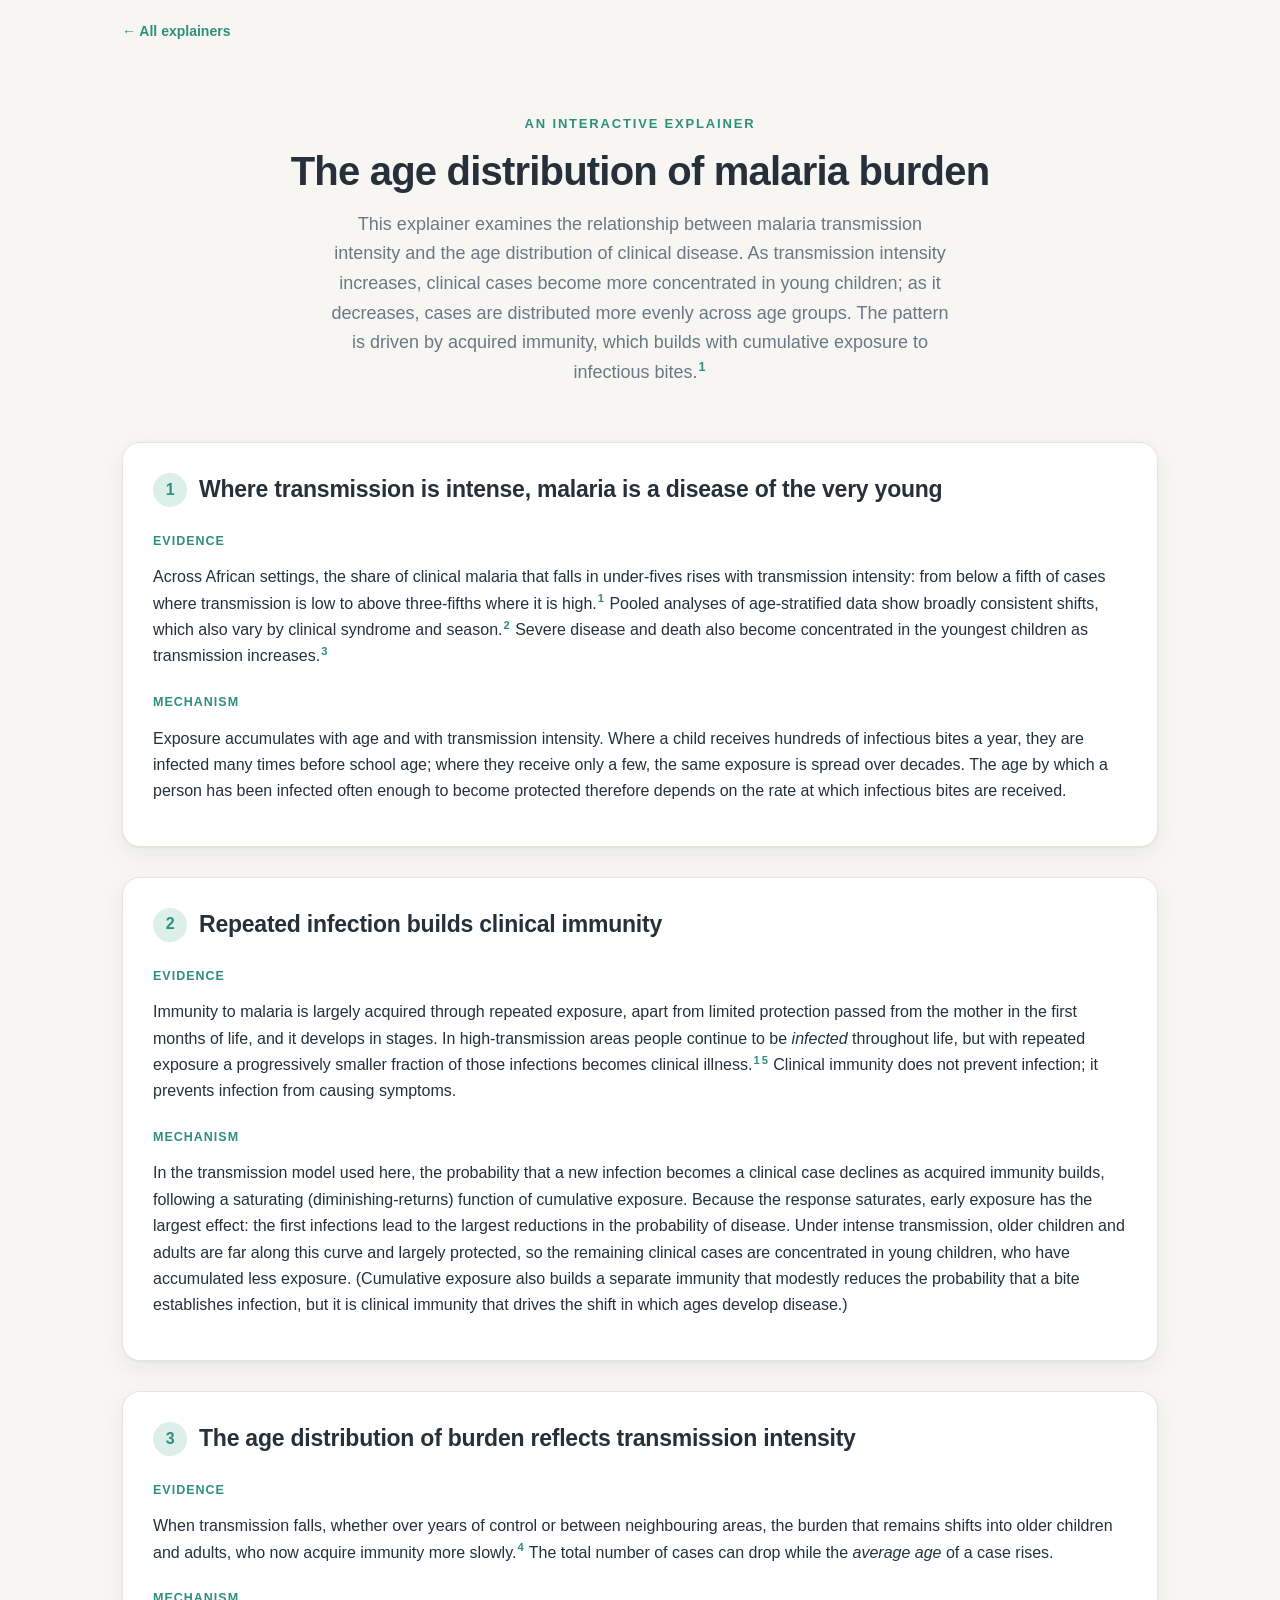
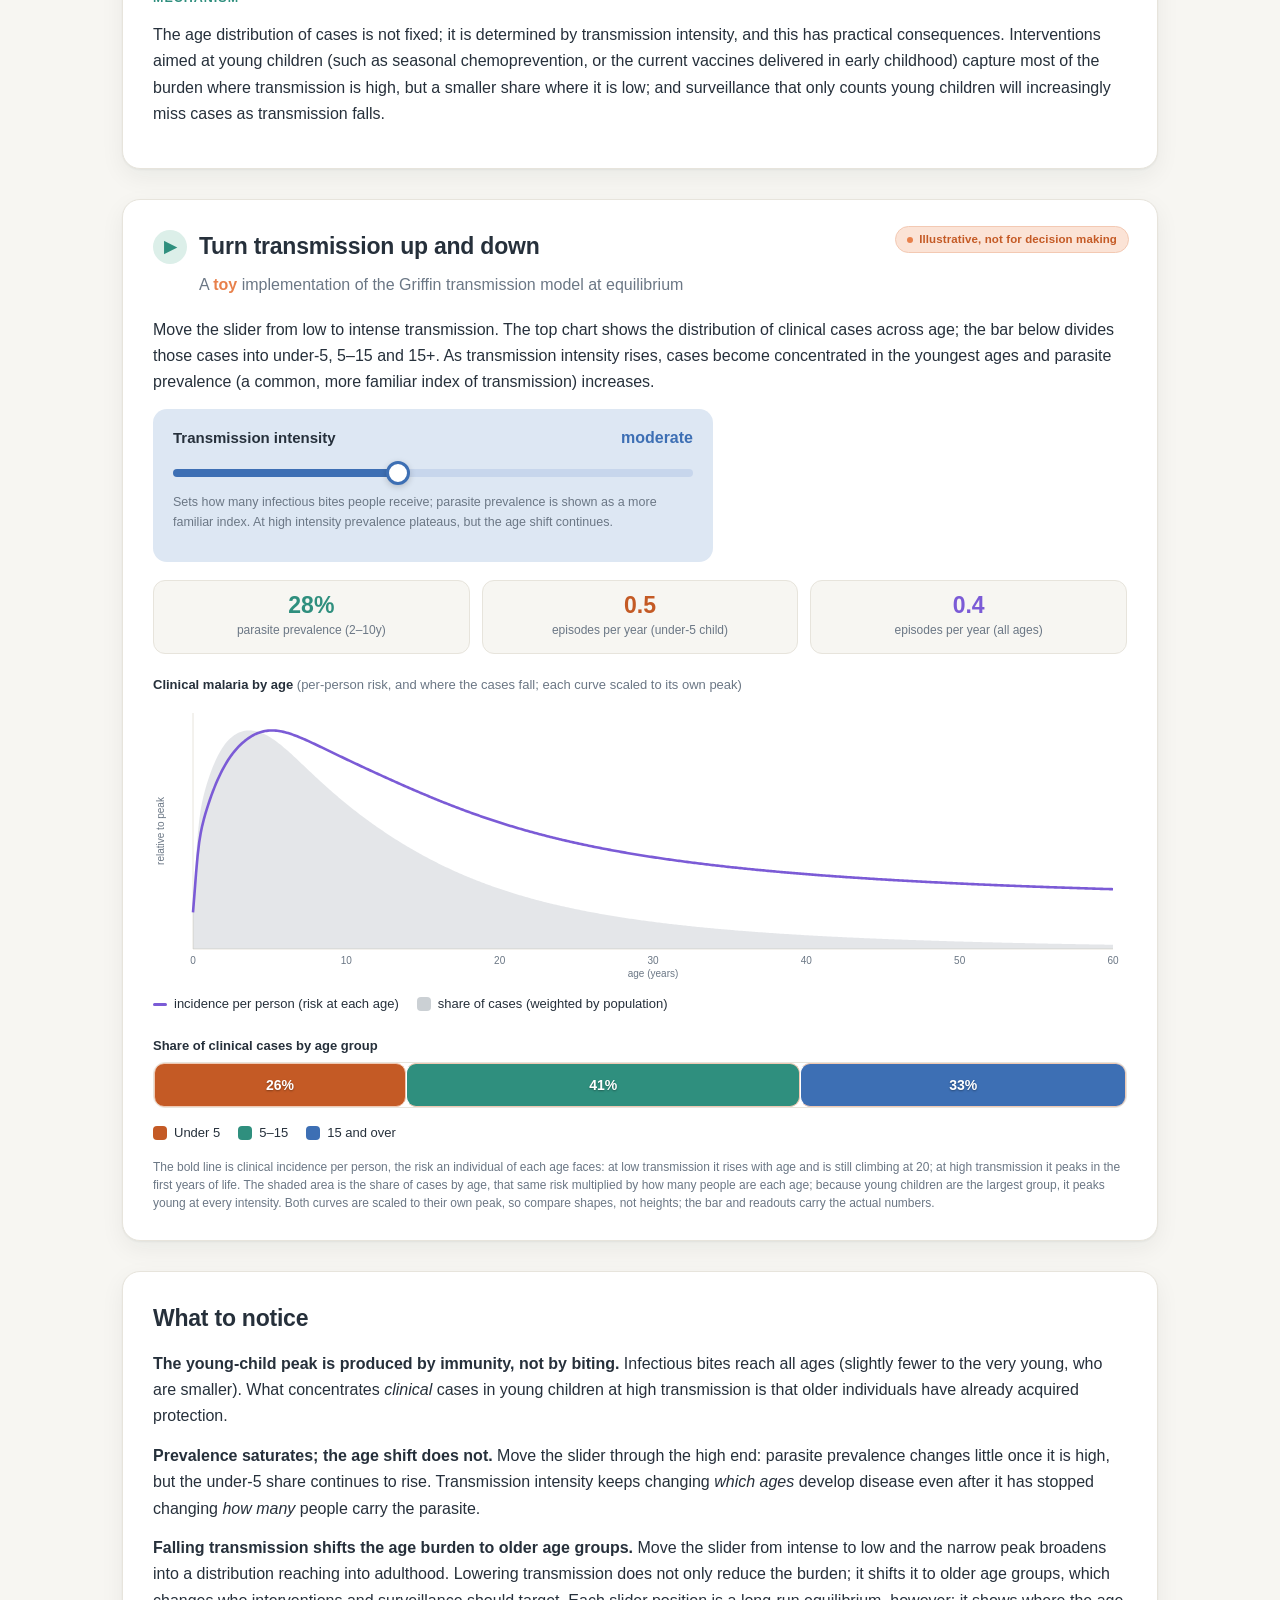
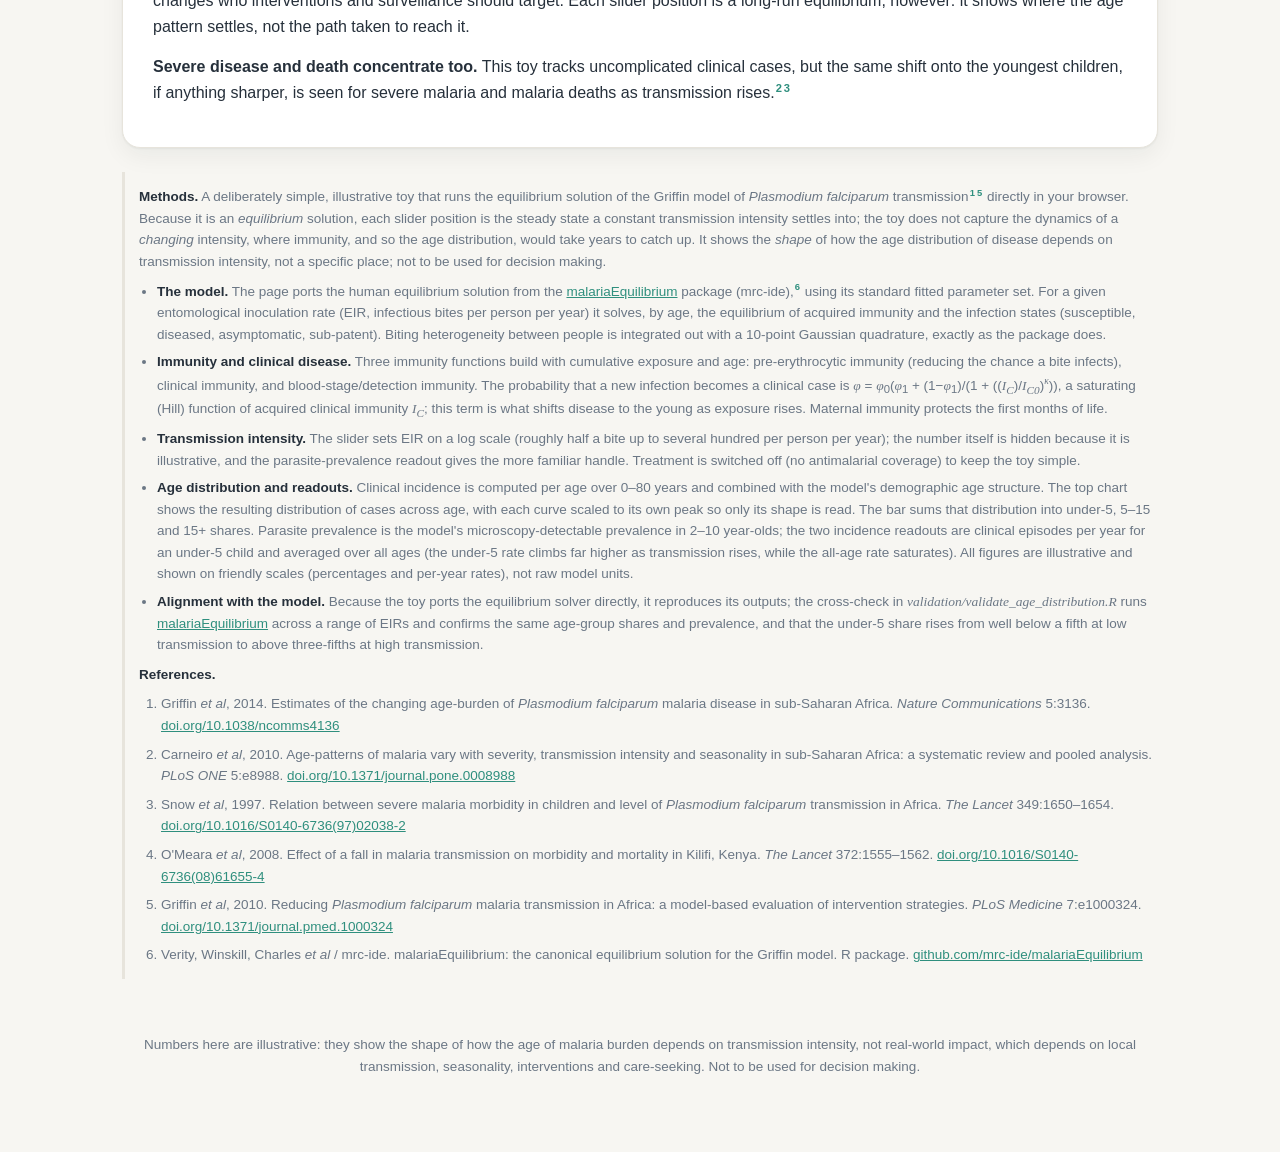
==== commit fdc13978: "Remove em dashes project-wide; add no-em-dash rule Add a global convention to CLAUDE.md: no em dashe" ====
--- a/age-distribution.html
+++ b/age-distribution.html
@@ -6,6 +6,9 @@
 <title>The age distribution of malaria burden</title>
 <link rel="icon" href="favicon.svg" type="image/svg+xml">
 <link rel="stylesheet" href="styles.css">
+<!-- GoatCounter: privacy-friendly, cookieless visitor counts -->
+<script data-goatcounter="https://pwinskill.goatcounter.com/count"
+        async src="//gc.zgo.at/count.js"></script>
 </head>
 <body>
 
@@ -56,7 +59,7 @@
 <!-- INTERACTIVE TOY MODEL -->
 <div class="wrapwide">
   <section class="card toy">
-    <span class="toy-tag" title="This is an illustrative teaching model, not calibrated to any setting. Not for real-world decisions.">Illustrative — not for decision making</span>
+    <span class="toy-tag" title="This is an illustrative teaching model, not calibrated to any setting. Not for real-world decisions.">Illustrative, not for decision making</span>
     <h2><span class="num" aria-hidden="true">▶</span> Turn transmission up and down</h2>
     <p class="sub">A <strong style="color:var(--warm)">toy</strong> implementation of the Griffin transmission model at equilibrium</p>
     <p>Move the slider from low to intense transmission. The top chart shows the distribution of clinical cases across age; the bar below divides those cases into under-5, 5–15 and 15+. As transmission intensity rises, cases become concentrated in the youngest ages and parasite prevalence (a common, more familiar index of transmission) increases.</p>
@@ -69,12 +72,12 @@
       </div>
     </div>
     <div class="readouts">
-      <div class="readout"><div class="v" id="rPfPR" style="color:var(--accent)">—</div><div class="l">parasite prevalence (2–10y)</div></div>
-      <div class="readout"><div class="v" id="rIncU5" style="color:#c45a25">—</div><div class="l">episodes per year (under-5 child)</div></div>
-      <div class="readout"><div class="v" id="rInc" style="color:var(--clin)">—</div><div class="l">episodes per year (all ages)</div></div>
-    </div>
-
-    <p class="chart-label">Clinical malaria by age <span class="muted">— per-person risk, and where the cases fall; each curve scaled to its own peak</span></p>
+      <div class="readout"><div class="v" id="rPfPR" style="color:var(--accent)">–</div><div class="l">parasite prevalence (2–10y)</div></div>
+      <div class="readout"><div class="v" id="rIncU5" style="color:#c45a25">–</div><div class="l">episodes per year (under-5 child)</div></div>
+      <div class="readout"><div class="v" id="rInc" style="color:var(--clin)">–</div><div class="l">episodes per year (all ages)</div></div>
+    </div>
+
+    <p class="chart-label">Clinical malaria by age <span class="muted">(per-person risk, and where the cases fall; each curve scaled to its own peak)</span></p>
     <canvas id="ageChart" height="280" aria-label="Clinical malaria by age: the per-person incidence rate and the distribution of cases, as transmission intensity changes"></canvas>
     <div class="rb-legend">
       <span><i style="background:var(--clin);height:3px;align-self:center"></i> incidence per person (risk at each age)</span>
@@ -153,7 +156,7 @@
 const FT = 0;                                   // treatment coverage (off, for a simple toy)
 const AGE = [];                                 // age grid in years, uniform 0.1y from 0 to 80
 // fine grid so the sharp young-age peak at high intensity draws smoothly. NB: it must stay in
-// step with validation/validate_age_distribution.R (seq(0,80,0.1)) — the equilibrium is
+// step with validation/validate_age_distribution.R (seq(0,80,0.1)): the equilibrium is
 // grid-dependent, so the R cross-check only matches on the same grid.
 for(let a = 0; a <= 80.0001; a += 0.1) AGE.push(+a.toFixed(2));
 const NAGE = AGE.length, AW = 0.1;              // number of ages, band width (years)
--- a/styles.css
+++ b/styles.css
@@ -49,7 +49,7 @@
 .pill.blue{background:var(--blue-soft);color:#345f9c}
 
 /* work-in-progress status badge (landing hero): a soft-warm pill with a live dot */
-.wip-badge{display:inline-flex;align-items:center;gap:7px;margin:0 auto 20px;
+.wip-badge{display:inline-flex;align-items:center;gap:7px;margin:14px auto 20px;
   background:var(--warm-soft);color:#c45a25;border:1px solid #f3c9b3;
   padding:5px 13px 5px 11px;border-radius:999px;font-size:13px;font-weight:700;
   text-decoration:none;white-space:nowrap;transition:filter .15s}
@@ -135,9 +135,16 @@
 .readout .v{font-size:23px;font-weight:800;line-height:1.1}
 .readout .l{font-size:12px;color:var(--muted);margin-top:3px}
 
-.plots{display:grid;grid-template-columns:repeat(3,1fr);gap:16px 18px;margin-top:22px;align-items:start}
+.plots{display:grid;grid-template-columns:repeat(3,1fr);gap:16px 18px;margin-top:14px;align-items:start}
 @media(max-width:860px){.plots{grid-template-columns:repeat(2,1fr);gap:22px}}
 @media(max-width:520px){.plots{grid-template-columns:1fr}}
+/* the coverage-cascade row has only two plots; centre it under the three-wide general row */
+.plots.plots2{grid-template-columns:repeat(2,minmax(0,1fr));max-width:66%;margin-inline:auto}
+@media(max-width:860px){.plots.plots2{max-width:none}}
+@media(max-width:520px){.plots.plots2{grid-template-columns:1fr}}
+/* heading above each plot group */
+.panel-group-h{font-size:14px;font-weight:750;margin:24px 0 0}
+.panel-group-h .muted{font-weight:400}
 .panel{min-width:0}
 .panel-h{font-size:14px;font-weight:750;margin:0 0 4px;display:flex;align-items:center;gap:8px}
 .panel-h .step{flex:none;width:22px;height:22px;border-radius:50%;display:grid;place-items:center;
@@ -322,6 +329,25 @@
 .slider-block.intensity .val{color:var(--blue);font-size:16px;white-space:nowrap}
 #intensity{background:linear-gradient(90deg,var(--blue) 0%,var(--blue) var(--fill,0%),#c7d6ec var(--fill,0%),#c7d6ec 100%)}
 #intensity::-webkit-slider-thumb{border:3px solid var(--blue)} #intensity::-moz-range-thumb{border:3px solid var(--blue)}
+/* ============================================================
+   Non-malaria fevers explainer (nmf.html)
+   ============================================================ */
+/* reuses the .season (blue) and .cover (warm) slider blocks. #seasonality is
+   already themed blue in the seasonality block above; add the transmission
+   intensity (blue) and the fever rate + treatment seeking (warm) ids. */
+#transmission{background:linear-gradient(90deg,var(--blue) 0%,var(--blue) var(--fill,0%),#c7d6ec var(--fill,0%),#c7d6ec 100%)}
+#transmission::-webkit-slider-thumb{border:3px solid var(--blue)} #transmission::-moz-range-thumb{border:3px solid var(--blue)}
+#nmf,#treat{background:linear-gradient(90deg,var(--warm) 0%,var(--warm) var(--fill,0%),#f4cdb6 var(--fill,0%),#f4cdb6 100%)}
+#nmf::-webkit-slider-thumb,#treat::-webkit-slider-thumb{border:3px solid var(--warm)}
+#nmf::-moz-range-thumb,#treat::-moz-range-thumb{border:3px solid var(--warm)}
+/* the Seasonality sub-slider carries a word value ("highly seasonal"); keep it at the primary
+   value size (16px) so the sub-control does not visually dominate its parent Transmission value.
+   Scoped to .val-word so seasonality.html's own sub-sliders are untouched. */
+.subslider .slider-top .val.val-word{font-size:16px;white-space:nowrap}
+/* the three readout tiles are full sentences: keep them wide enough that the leading line stays on
+   one row (so the big values share a baseline) until the grid collapses to a single column */
+.readouts.ro-sentences{grid-template-columns:repeat(auto-fit,minmax(210px,1fr))}
+
 /* U5 / 5-15 / 15+ case-share bar (second visualisation) */
 .agebar{display:flex;height:46px;border-radius:12px;overflow:hidden;border:1px solid var(--line);margin:6px 0 0}
 .agebar .seg{display:flex;align-items:center;justify-content:center;color:#fff;font-weight:800;font-size:14px;
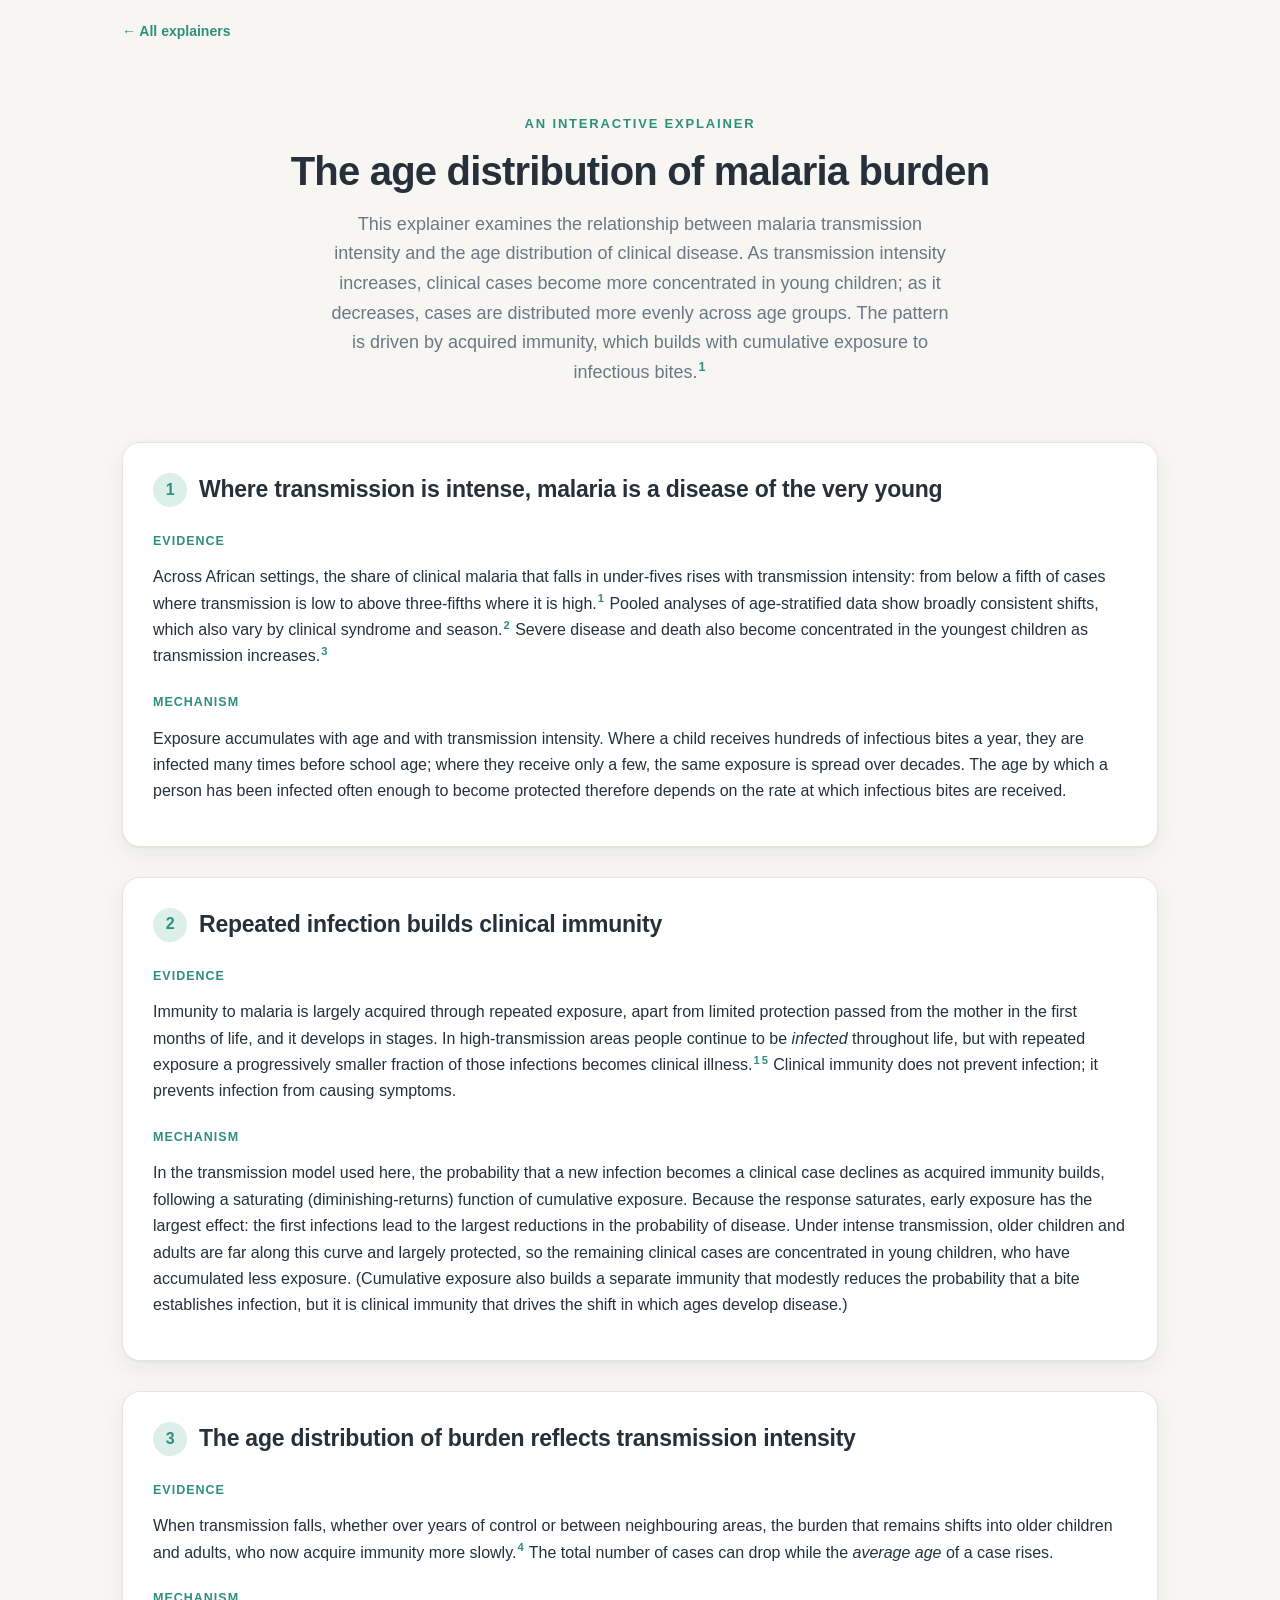
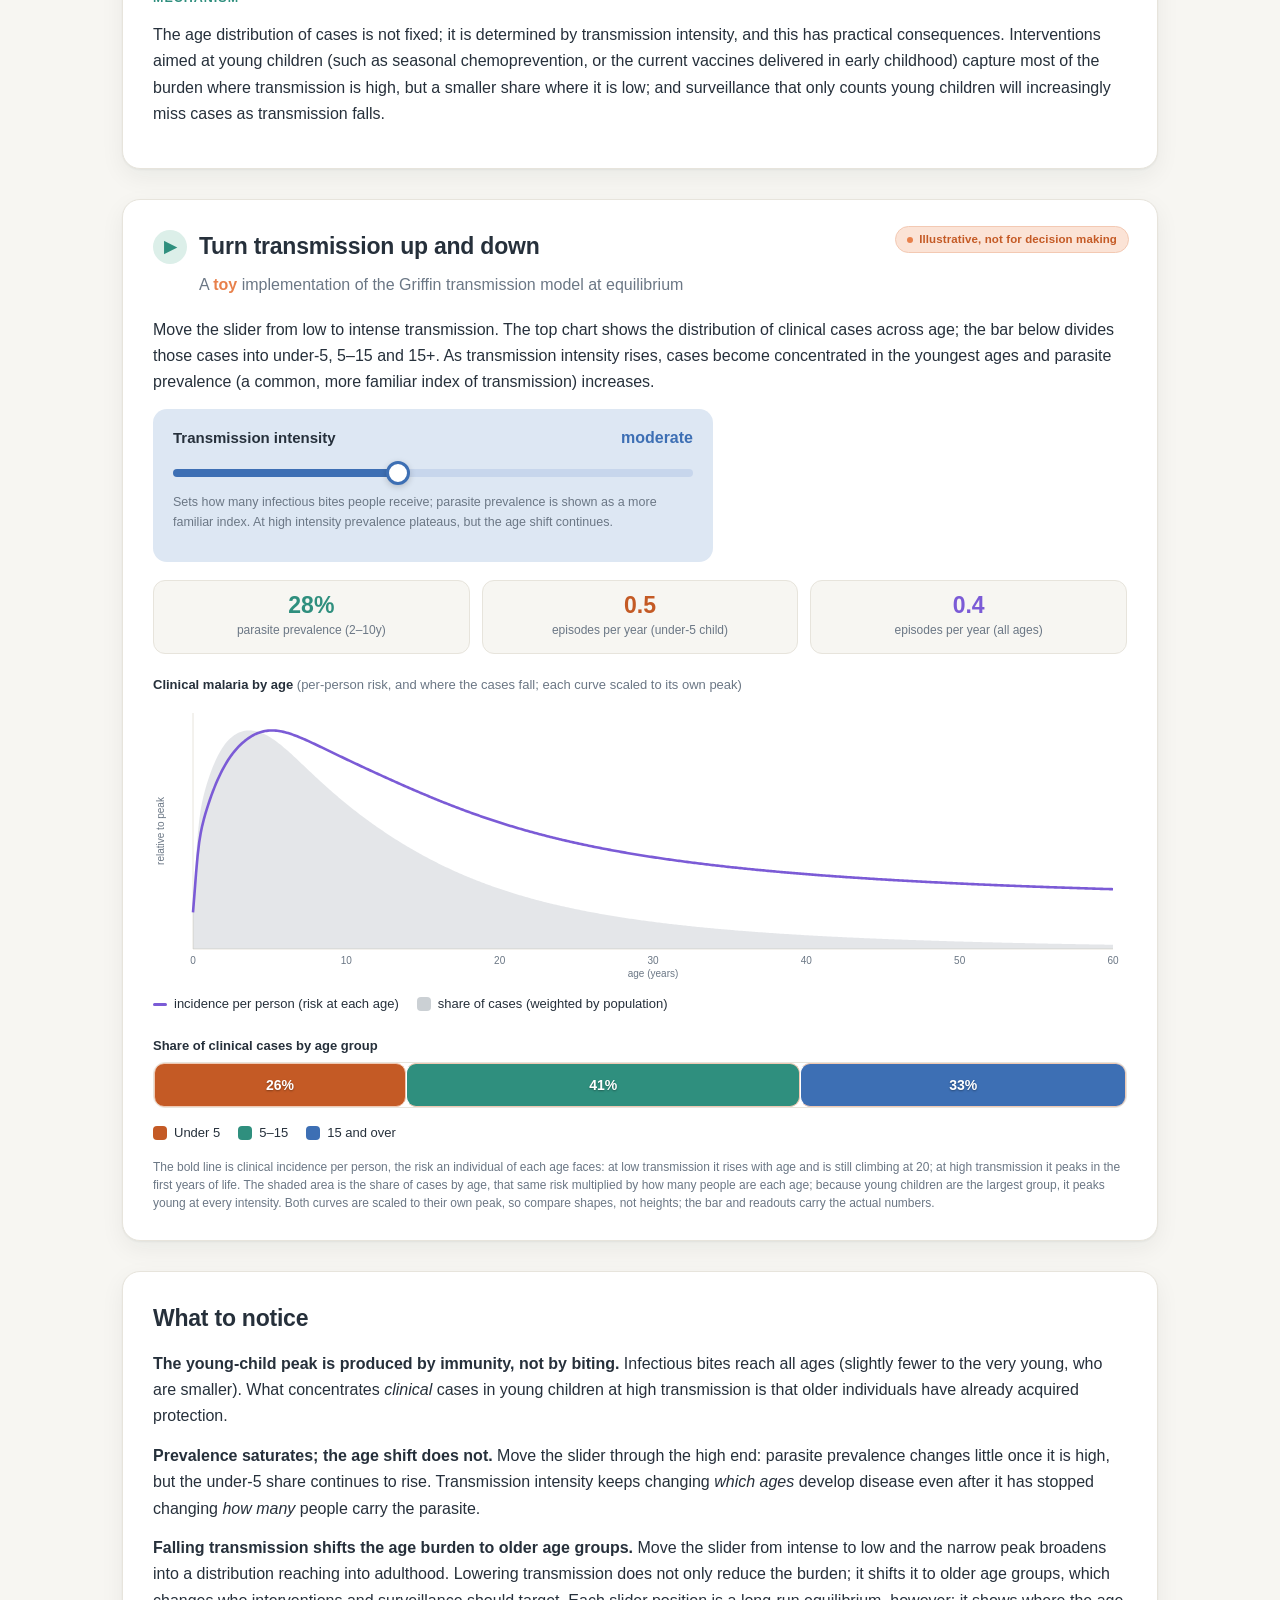
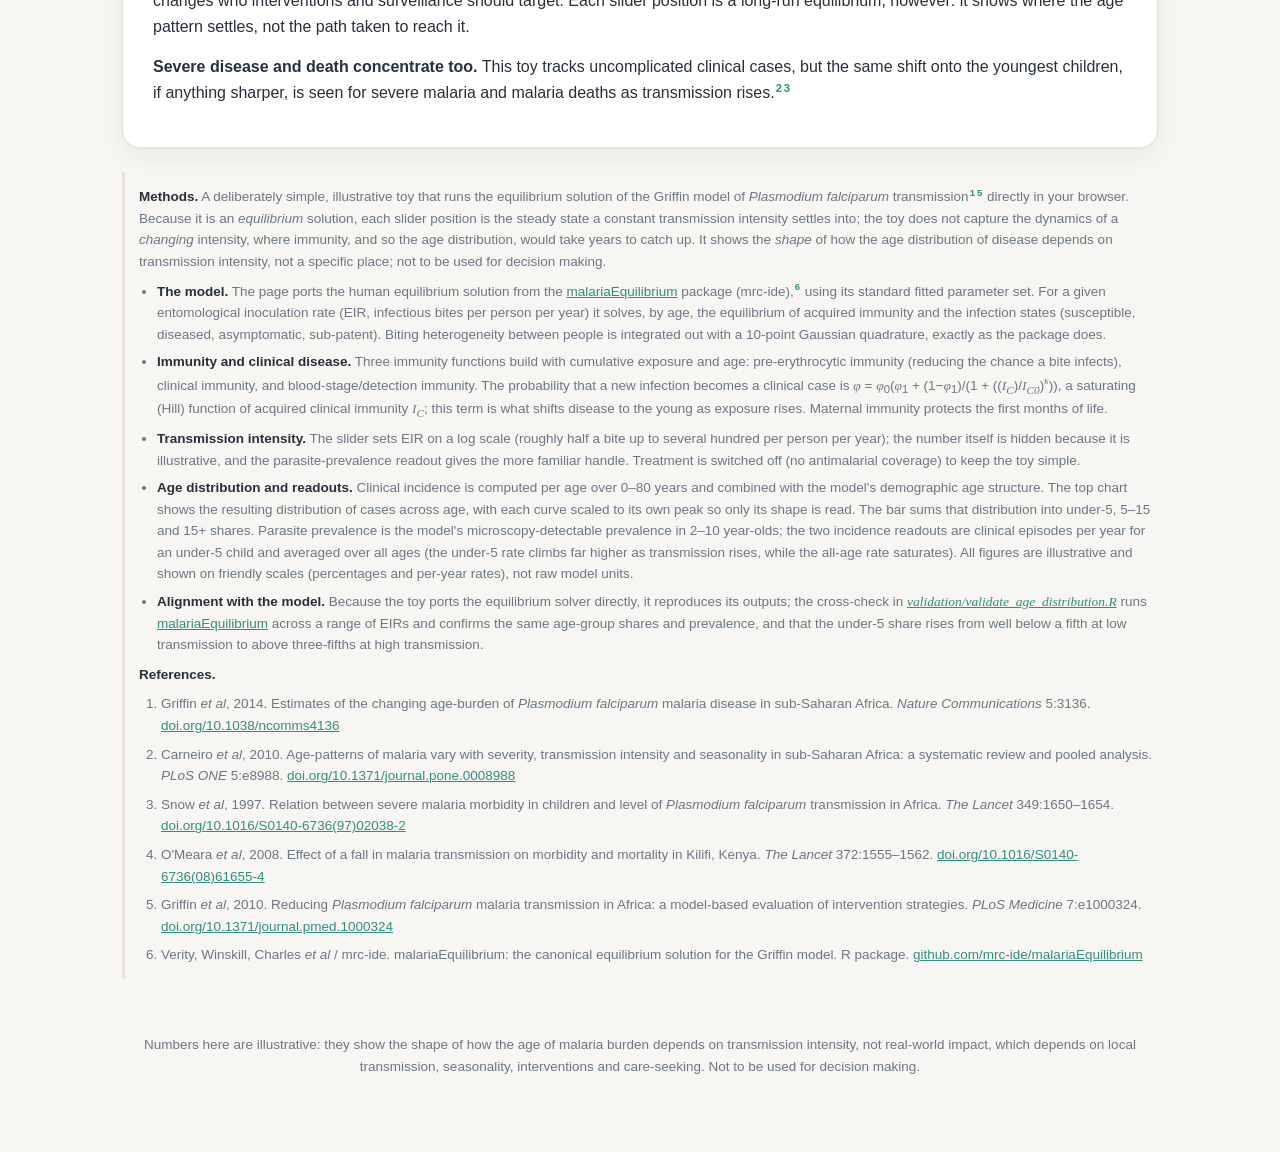
==== commit b22107c1: "Link the R cross-check scripts from the Methods notes The validate_*.R scripts are committed under v" ====
--- a/age-distribution.html
+++ b/age-distribution.html
@@ -117,7 +117,7 @@
       <li><strong>Immunity and clinical disease.</strong> Three immunity functions build with cumulative exposure and age: pre-erythrocytic immunity (reducing the chance a bite infects), clinical immunity, and blood-stage/detection immunity. The probability that a new infection becomes a clinical case is <span class="var">φ</span> = <span class="var">φ</span><sub>0</sub>(<span class="var">φ</span><sub>1</sub> + (1−<span class="var">φ</span><sub>1</sub>)/(1 + ((<span class="var">I<sub>C</sub></span>)/<span class="var">I<sub>C0</sub></span>)<sup><span class="var">κ</span></sup>)), a saturating (Hill) function of acquired clinical immunity <span class="var">I<sub>C</sub></span>; this term is what shifts disease to the young as exposure rises. Maternal immunity protects the first months of life.</li>
       <li><strong>Transmission intensity.</strong> The slider sets EIR on a log scale (roughly half a bite up to several hundred per person per year); the number itself is hidden because it is illustrative, and the parasite-prevalence readout gives the more familiar handle. Treatment is switched off (no antimalarial coverage) to keep the toy simple.</li>
       <li><strong>Age distribution and readouts.</strong> Clinical incidence is computed per age over 0–80 years and combined with the model's demographic age structure. The top chart shows the resulting distribution of cases across age, with each curve scaled to its own peak so only its shape is read. The bar sums that distribution into under-5, 5–15 and 15+ shares. Parasite prevalence is the model's microscopy-detectable prevalence in 2–10 year-olds; the two incidence readouts are clinical episodes per year for an under-5 child and averaged over all ages (the under-5 rate climbs far higher as transmission rises, while the all-age rate saturates). All figures are illustrative and shown on friendly scales (percentages and per-year rates), not raw model units.</li>
-      <li><strong>Alignment with the model.</strong> Because the toy ports the equilibrium solver directly, it reproduces its outputs; the cross-check in <span class="var">validation/validate_age_distribution.R</span> runs <a href="https://github.com/mrc-ide/malariaEquilibrium" target="_blank" rel="noopener">malariaEquilibrium</a> across a range of EIRs and confirms the same age-group shares and prevalence, and that the under-5 share rises from well below a fifth at low transmission to above three-fifths at high transmission.</li>
+      <li><strong>Alignment with the model.</strong> Because the toy ports the equilibrium solver directly, it reproduces its outputs; the cross-check in <a href="validation/validate_age_distribution.R" target="_blank" rel="noopener"><span class="var">validation/validate_age_distribution.R</span></a> runs <a href="https://github.com/mrc-ide/malariaEquilibrium" target="_blank" rel="noopener">malariaEquilibrium</a> across a range of EIRs and confirms the same age-group shares and prevalence, and that the under-5 share rises from well below a fifth at low transmission to above three-fifths at high transmission.</li>
     </ul>
     <p><strong>References.</strong></p>
     <ol class="refs">
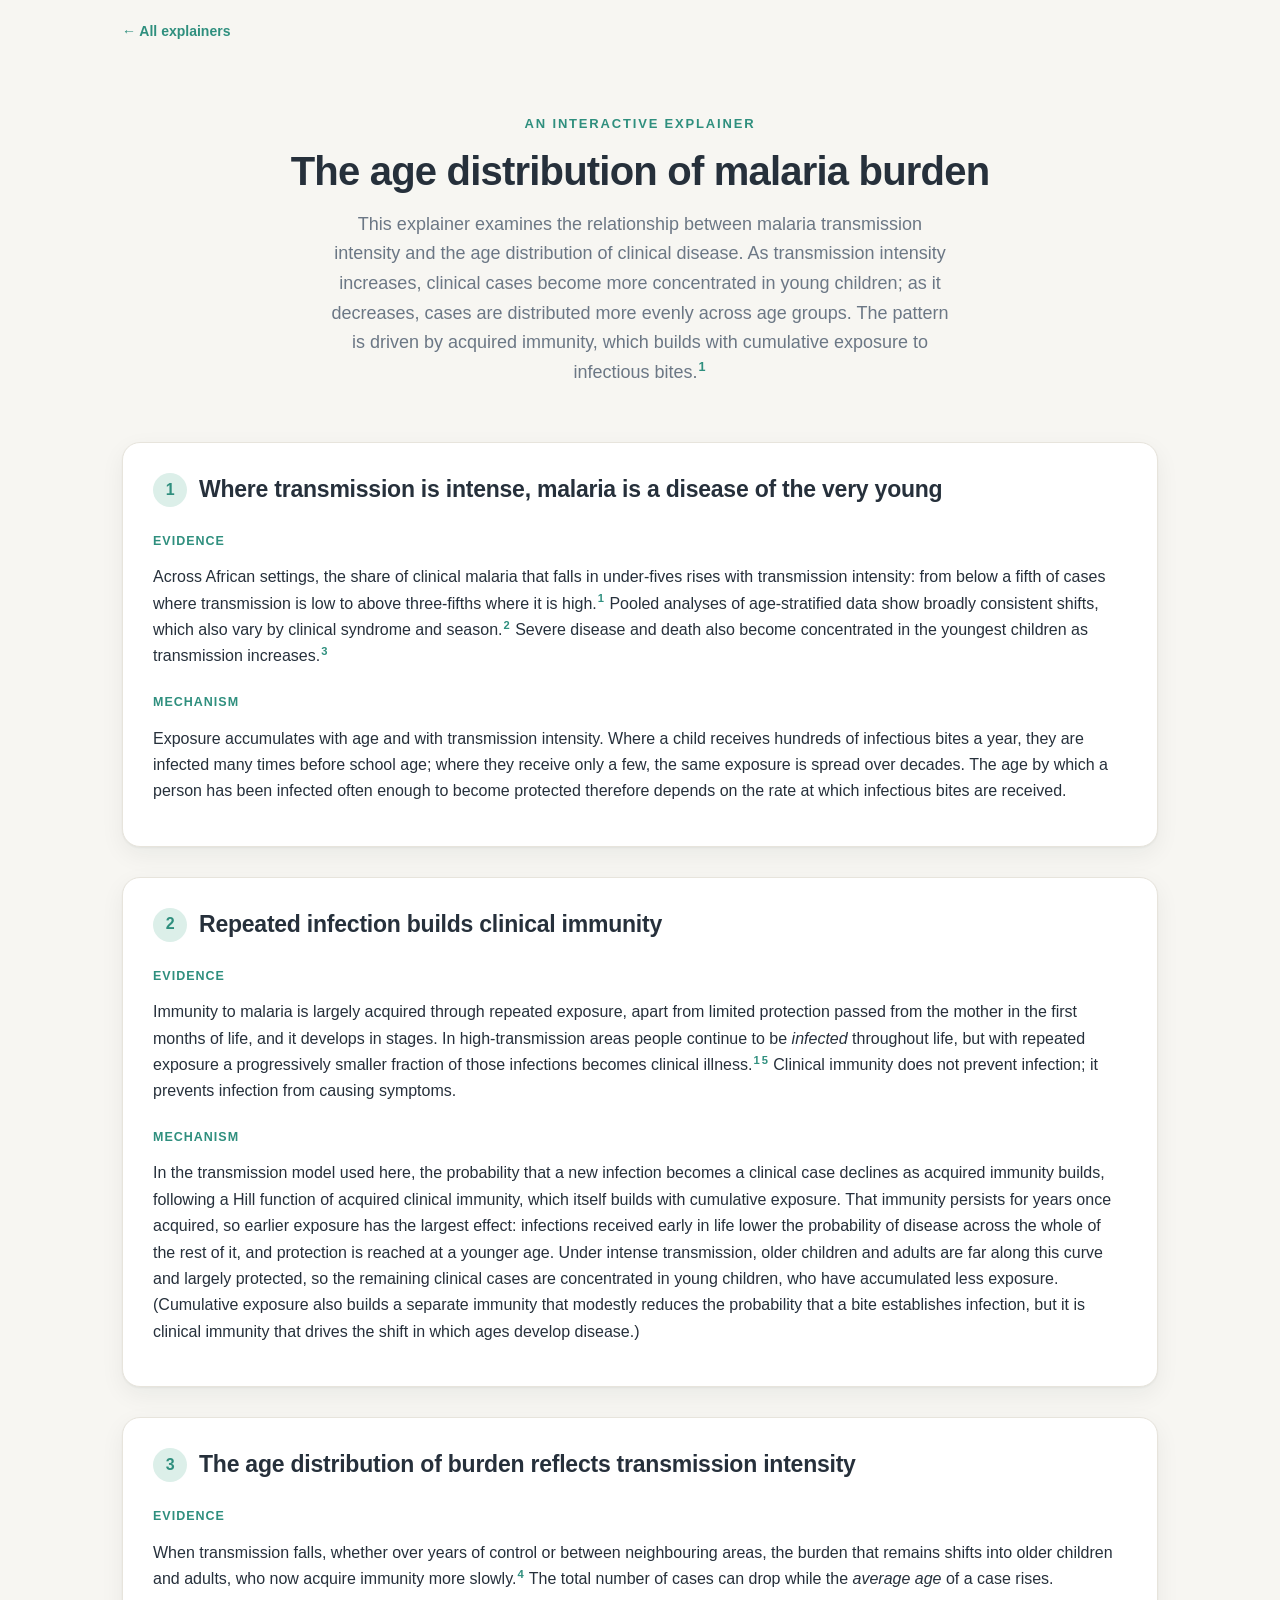
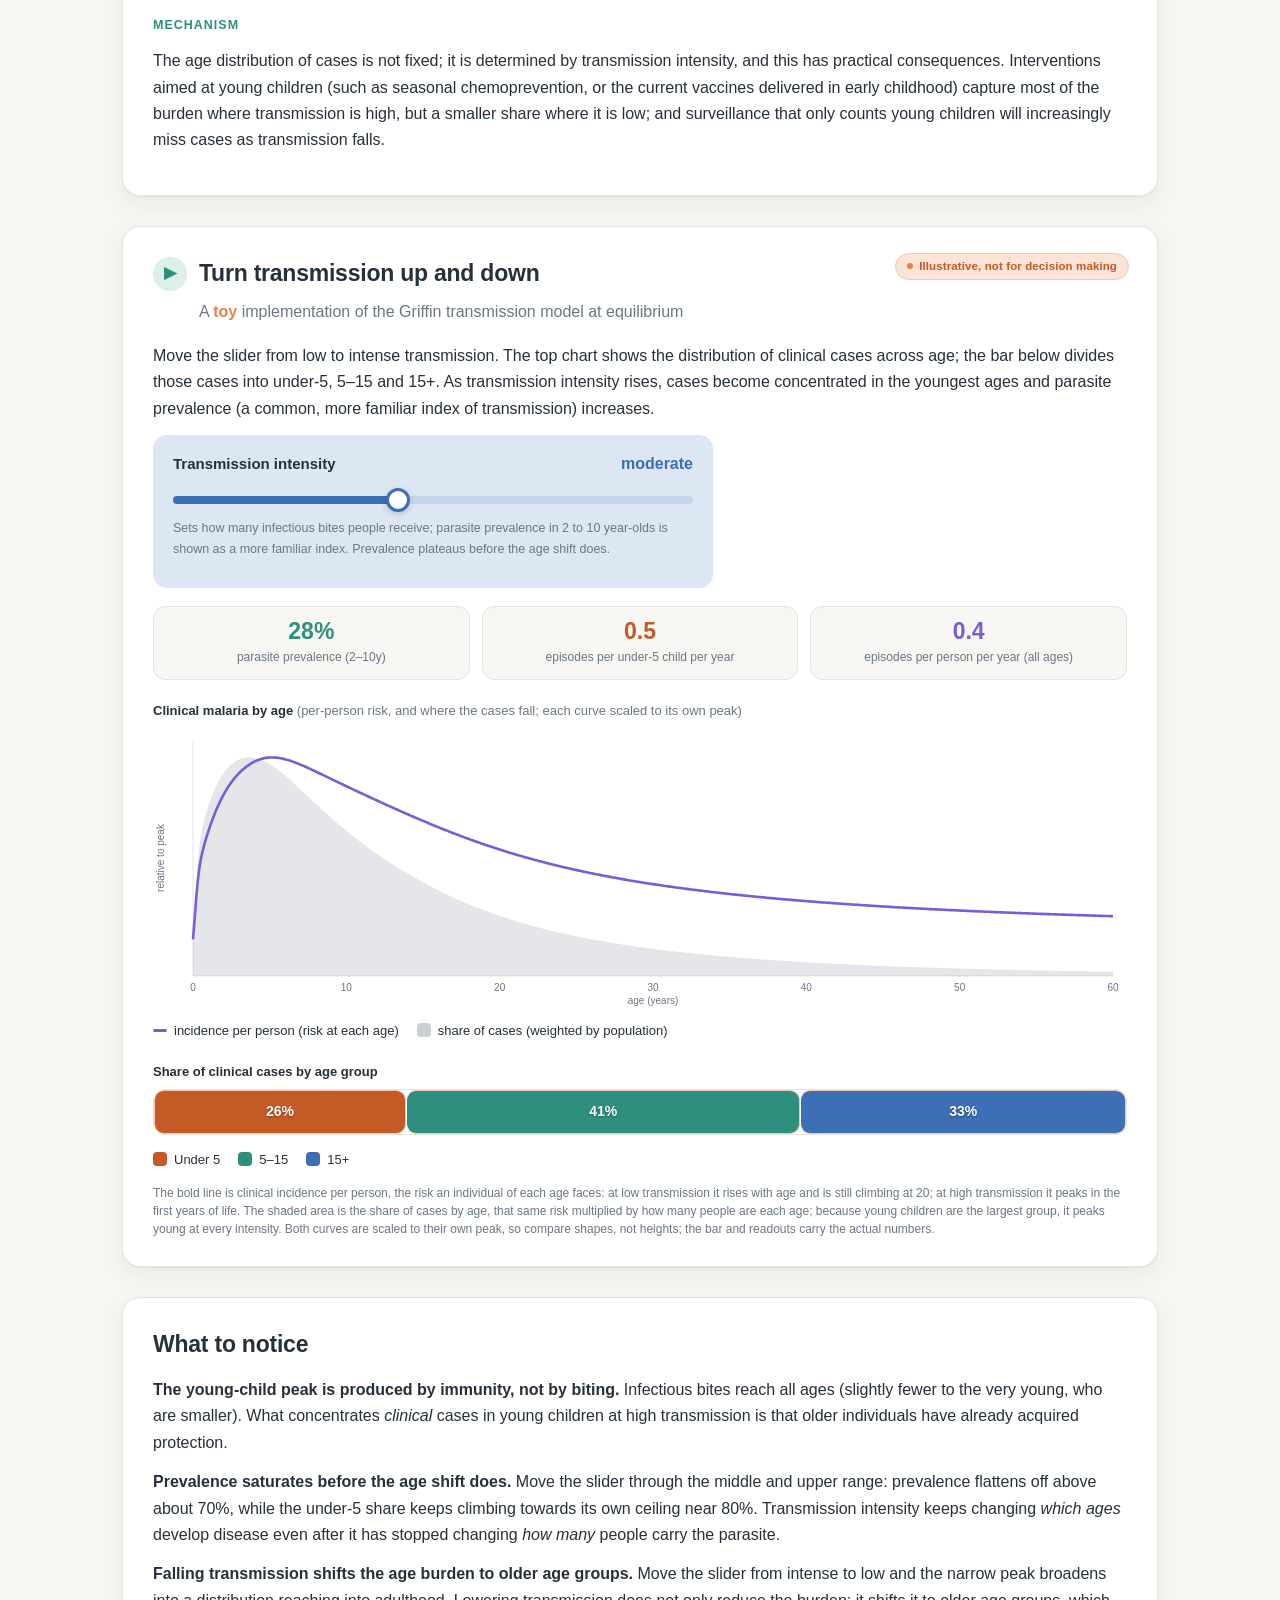
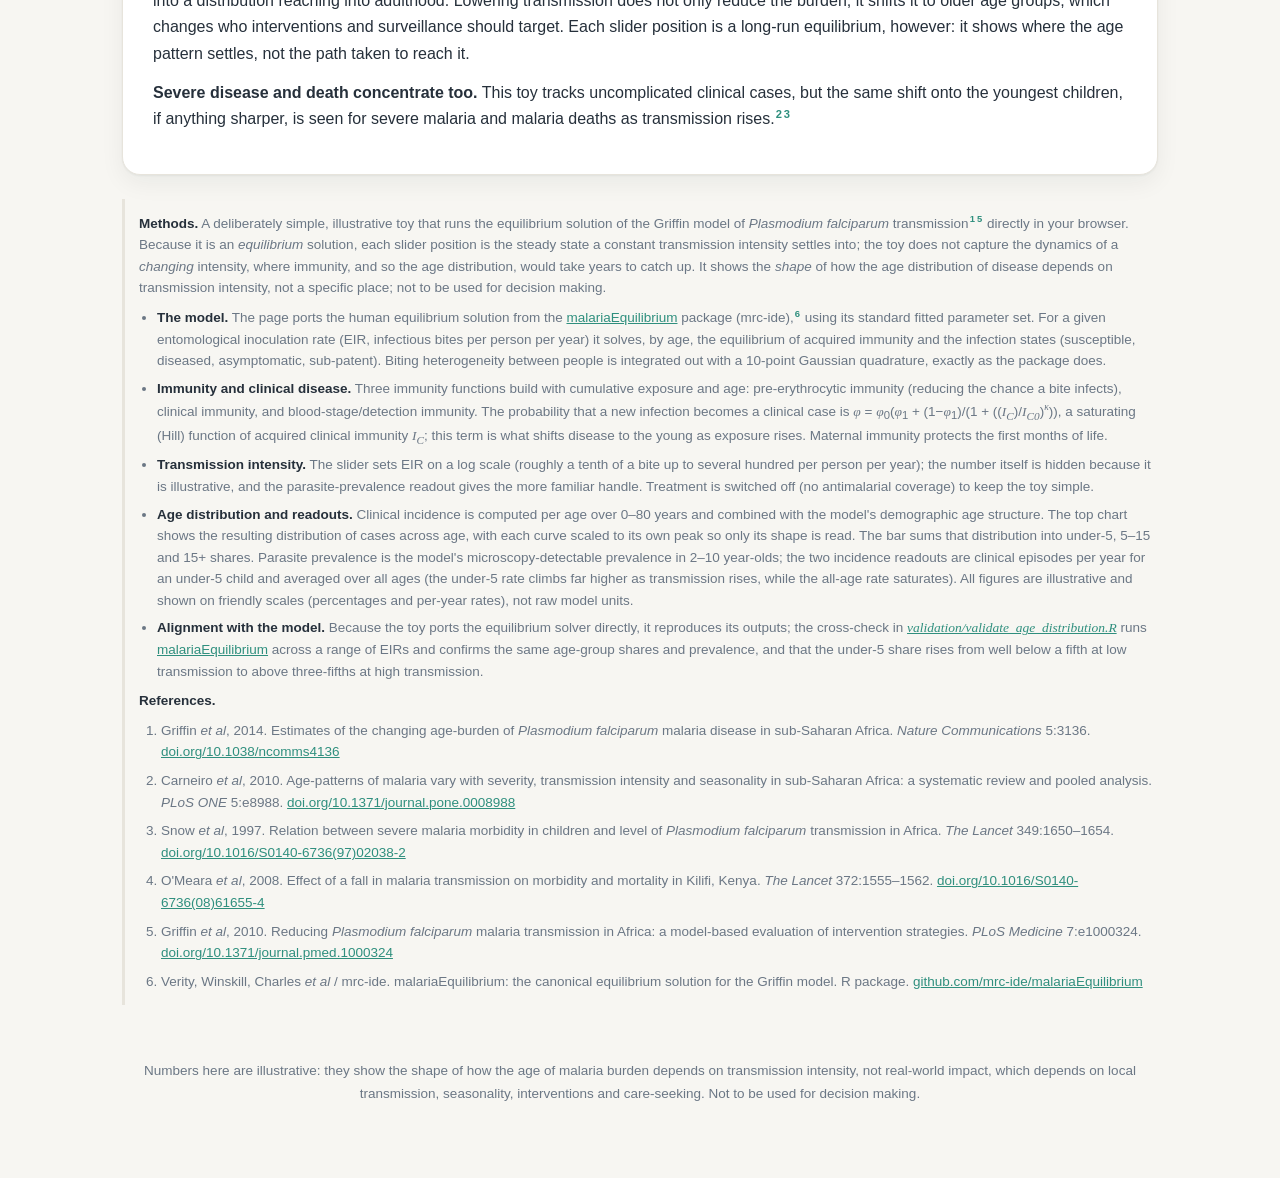
==== commit 714cefb3: "Resolve cross-explainer contradictions and correct a misattributed claim An audit across all six exp" ====
--- a/age-distribution.html
+++ b/age-distribution.html
@@ -41,7 +41,7 @@
     <p>Immunity to malaria is largely acquired through repeated exposure, apart from limited protection passed from the mother in the first months of life, and it develops in stages. In high-transmission areas people continue to be <em>infected</em> throughout life, but with repeated exposure a progressively smaller fraction of those infections becomes clinical illness.<sup class="cite"><a href="#ref1">1</a></sup><sup class="cite"><a href="#ref5">5</a></sup> Clinical immunity does not prevent infection; it prevents infection from causing symptoms.</p>
 
     <h3>Mechanism</h3>
-    <p>In the transmission model used here, the probability that a new infection becomes a clinical case declines as acquired immunity builds, following a saturating (diminishing-returns) function of cumulative exposure. Because the response saturates, early exposure has the largest effect: the first infections lead to the largest reductions in the probability of disease. Under intense transmission, older children and adults are far along this curve and largely protected, so the remaining clinical cases are concentrated in young children, who have accumulated less exposure. (Cumulative exposure also builds a separate immunity that modestly reduces the probability that a bite establishes infection, but it is clinical immunity that drives the shift in which ages develop disease.)</p>
+    <p>In the transmission model used here, the probability that a new infection becomes a clinical case declines as acquired immunity builds, following a Hill function of acquired clinical immunity, which itself builds with cumulative exposure. That immunity persists for years once acquired, so earlier exposure has the largest effect: infections received early in life lower the probability of disease across the whole of the rest of it, and protection is reached at a younger age. Under intense transmission, older children and adults are far along this curve and largely protected, so the remaining clinical cases are concentrated in young children, who have accumulated less exposure. (Cumulative exposure also builds a separate immunity that modestly reduces the probability that a bite establishes infection, but it is clinical immunity that drives the shift in which ages develop disease.)</p>
   </section>
 
   <!-- CONCEPT 3 -->
@@ -68,13 +68,13 @@
       <div class="slider-block intensity">
         <div class="slider-top"><span class="label">Transmission intensity</span><span class="val" id="vIntensity">moderate</span></div>
         <input type="range" id="intensity" min="0" max="100" value="43" step="1" aria-label="Transmission intensity, from low to intense">
-        <p class="slider-sub muted">Sets how many infectious bites people receive; parasite prevalence is shown as a more familiar index. At high intensity prevalence plateaus, but the age shift continues.</p>
+        <p class="slider-sub muted">Sets how many infectious bites people receive; parasite prevalence in 2 to 10 year-olds is shown as a more familiar index. Prevalence plateaus before the age shift does.</p>
       </div>
     </div>
     <div class="readouts">
       <div class="readout"><div class="v" id="rPfPR" style="color:var(--accent)">–</div><div class="l">parasite prevalence (2–10y)</div></div>
-      <div class="readout"><div class="v" id="rIncU5" style="color:#c45a25">–</div><div class="l">episodes per year (under-5 child)</div></div>
-      <div class="readout"><div class="v" id="rInc" style="color:var(--clin)">–</div><div class="l">episodes per year (all ages)</div></div>
+      <div class="readout"><div class="v" id="rIncU5" style="color:#c45a25">–</div><div class="l">episodes per under-5 child per year</div></div>
+      <div class="readout"><div class="v" id="rInc" style="color:var(--clin)">–</div><div class="l">episodes per person per year (all ages)</div></div>
     </div>
 
     <p class="chart-label">Clinical malaria by age <span class="muted">(per-person risk, and where the cases fall; each curve scaled to its own peak)</span></p>
@@ -93,7 +93,7 @@
     <div class="rb-legend">
       <span><i style="background:#c45a25"></i> Under 5</span>
       <span><i style="background:var(--accent)"></i> 5–15</span>
-      <span><i style="background:var(--blue)"></i> 15 and over</span>
+      <span><i style="background:var(--blue)"></i> 15+</span>
     </div>
     <div class="sr-only" id="srLive" aria-live="polite" aria-atomic="true"></div>
 
@@ -105,7 +105,7 @@
   <section class="card">
     <h2>What to notice</h2>
     <p><strong>The young-child peak is produced by immunity, not by biting.</strong> Infectious bites reach all ages (slightly fewer to the very young, who are smaller). What concentrates <em>clinical</em> cases in young children at high transmission is that older individuals have already acquired protection.</p>
-    <p><strong>Prevalence saturates; the age shift does not.</strong> Move the slider through the high end: parasite prevalence changes little once it is high, but the under-5 share continues to rise. Transmission intensity keeps changing <em>which ages</em> develop disease even after it has stopped changing <em>how many</em> people carry the parasite.</p>
+    <p><strong>Prevalence saturates before the age shift does.</strong> Move the slider through the middle and upper range: prevalence flattens off above about 70%, while the under-5 share keeps climbing towards its own ceiling near 80%. Transmission intensity keeps changing <em>which ages</em> develop disease even after it has stopped changing <em>how many</em> people carry the parasite.</p>
     <p><strong>Falling transmission shifts the age burden to older age groups.</strong> Move the slider from intense to low and the narrow peak broadens into a distribution reaching into adulthood. Lowering transmission does not only reduce the burden; it shifts it to older age groups, which changes who interventions and surveillance should target. Each slider position is a long-run equilibrium, however: it shows where the age pattern settles, not the path taken to reach it.</p>
     <p><strong>Severe disease and death concentrate too.</strong> This toy tracks uncomplicated clinical cases, but the same shift onto the youngest children, if anything sharper, is seen for severe malaria and malaria deaths as transmission rises.<sup class="cite"><a href="#ref2">2</a></sup><sup class="cite"><a href="#ref3">3</a></sup></p>
   </section>
@@ -115,7 +115,7 @@
     <ul>
       <li><strong>The model.</strong> The page ports the human equilibrium solution from the <a href="https://github.com/mrc-ide/malariaEquilibrium" target="_blank" rel="noopener">malariaEquilibrium</a> package (mrc-ide),<sup class="cite"><a href="#ref6">6</a></sup> using its standard fitted parameter set. For a given entomological inoculation rate (EIR, infectious bites per person per year) it solves, by age, the equilibrium of acquired immunity and the infection states (susceptible, diseased, asymptomatic, sub-patent). Biting heterogeneity between people is integrated out with a 10-point Gaussian quadrature, exactly as the package does.</li>
       <li><strong>Immunity and clinical disease.</strong> Three immunity functions build with cumulative exposure and age: pre-erythrocytic immunity (reducing the chance a bite infects), clinical immunity, and blood-stage/detection immunity. The probability that a new infection becomes a clinical case is <span class="var">φ</span> = <span class="var">φ</span><sub>0</sub>(<span class="var">φ</span><sub>1</sub> + (1−<span class="var">φ</span><sub>1</sub>)/(1 + ((<span class="var">I<sub>C</sub></span>)/<span class="var">I<sub>C0</sub></span>)<sup><span class="var">κ</span></sup>)), a saturating (Hill) function of acquired clinical immunity <span class="var">I<sub>C</sub></span>; this term is what shifts disease to the young as exposure rises. Maternal immunity protects the first months of life.</li>
-      <li><strong>Transmission intensity.</strong> The slider sets EIR on a log scale (roughly half a bite up to several hundred per person per year); the number itself is hidden because it is illustrative, and the parasite-prevalence readout gives the more familiar handle. Treatment is switched off (no antimalarial coverage) to keep the toy simple.</li>
+      <li><strong>Transmission intensity.</strong> The slider sets EIR on a log scale (roughly a tenth of a bite up to several hundred per person per year); the number itself is hidden because it is illustrative, and the parasite-prevalence readout gives the more familiar handle. Treatment is switched off (no antimalarial coverage) to keep the toy simple.</li>
       <li><strong>Age distribution and readouts.</strong> Clinical incidence is computed per age over 0–80 years and combined with the model's demographic age structure. The top chart shows the resulting distribution of cases across age, with each curve scaled to its own peak so only its shape is read. The bar sums that distribution into under-5, 5–15 and 15+ shares. Parasite prevalence is the model's microscopy-detectable prevalence in 2–10 year-olds; the two incidence readouts are clinical episodes per year for an under-5 child and averaged over all ages (the under-5 rate climbs far higher as transmission rises, while the all-age rate saturates). All figures are illustrative and shown on friendly scales (percentages and per-year rates), not raw model units.</li>
       <li><strong>Alignment with the model.</strong> Because the toy ports the equilibrium solver directly, it reproduces its outputs; the cross-check in <a href="validation/validate_age_distribution.R" target="_blank" rel="noopener"><span class="var">validation/validate_age_distribution.R</span></a> runs <a href="https://github.com/mrc-ide/malariaEquilibrium" target="_blank" rel="noopener">malariaEquilibrium</a> across a range of EIRs and confirms the same age-group shares and prevalence, and that the under-5 share rises from well below a fifth at low transmission to above three-fifths at high transmission.</li>
     </ul>
@@ -358,7 +358,7 @@
   const res = equilibrium(eirFromSlider(+intensity.value));
   const lab = intensityLabel(res.pfpr);
   document.getElementById('vIntensity').textContent = lab;
-  intensity.setAttribute('aria-valuetext', lab + ' transmission, ' + Math.round(res.pfpr * 100) + ' percent parasite prevalence');
+  intensity.setAttribute('aria-valuetext', lab + ' transmission, ' + Math.round(res.pfpr * 100) + ' percent parasite prevalence in 2 to 10 year-olds');
 
   document.getElementById('rPfPR').textContent = Math.round(res.pfpr * 100) + '%';
   document.getElementById('rIncU5').textContent = res.incU5PerYear.toFixed(1);
--- a/styles.css
+++ b/styles.css
@@ -283,8 +283,11 @@
 .slider-block.season .val{color:var(--blue)}
 .slider-block.smc .val{color:var(--accent)}
 .slider-block.cover .val{color:#c45a25}
-/* the seasonality value is a word ("highly seasonal"), not a number: keep it on one
-   line at a size that sits with the label rather than dwarfing it */
+/* this value is a word rather than a number ("highly seasonal" on seasonality.html, and
+   "high, 47%" on nmf.html): keep it at a size that sits with the label rather than dwarfing
+   it. The row is allowed to wrap so a longer value cannot force horizontal page scroll on a
+   narrow viewport; the value itself still never breaks mid-phrase. */
+.slider-block.season > .slider-top{flex-wrap:wrap}
 .slider-block.season > .slider-top .val{font-size:16px;white-space:nowrap}
 #seasonality,#peakday{background:linear-gradient(90deg,var(--blue) 0%,var(--blue) var(--fill,0%),#c7d6ec var(--fill,0%),#c7d6ec 100%)}
 #seasonality::-webkit-slider-thumb,#peakday::-webkit-slider-thumb{border:3px solid var(--blue)}
@@ -357,3 +360,45 @@
 .agebar .seg.u5{background:#c45a25}                /* darker warm: clears white-text contrast, matches the U5 readout */
 .agebar .seg.mid{background:var(--accent)}
 .agebar .seg.ad{background:var(--blue)}
+
+/* ============================================================
+   Attribution lesson (attribution.html)
+   ============================================================ */
+/* one themed control block: transmission (blue). The value is a word ("moderate"),
+   so keep it at label size like the age-distribution slider. */
+.slider-block.a-base{background:var(--blue-soft)}
+.slider-block.a-base .val{color:var(--blue);font-size:16px;white-space:nowrap}
+#base{background:linear-gradient(90deg,var(--blue) 0%,var(--blue) var(--fill,0%),#c7d6ec var(--fill,0%),#c7d6ec 100%)}
+#base::-webkit-slider-thumb{border:3px solid var(--blue)} #base::-moz-range-thumb{border:3px solid var(--blue)}
+
+/* control panel: interactive controls (slider + drag chips) on the left, the intervention-info
+   table on the right, so both halves of the width are used and the table no longer hugs the left */
+.toy-grid{display:grid;grid-template-columns:1fr 1fr;gap:24px;align-items:start;margin-bottom:8px}
+.toy-grid > *{min-width:0}                       /* let the table wrapper scroll rather than force overflow */
+.toy-controls{display:flex;flex-direction:column;gap:14px}
+.order-panel{padding:0 20px}                      /* align the order label/chips with the slider block's inset */
+.order-panel .seg-label{margin-top:0}
+.toy-info .caption{margin-top:10px}
+/* stacked (narrow): single column, and drop the order-panel inset so the three chips stay on one row.
+   Placed after the base rules so this override wins (media queries add no specificity). */
+@media(max-width:760px){.toy-grid{grid-template-columns:1fr} .order-panel{padding:0}}
+
+/* intervention-info table: what each control does (ticks / crosses) and its cost; fills its column */
+.itable-wrap{overflow-x:auto}
+.itable{border-collapse:collapse;font-size:14px;width:100%}
+.itable th,.itable td{border:1px solid var(--line);padding:7px 12px;text-align:center}
+.itable thead th{font-weight:700;font-size:12px;letter-spacing:.02em;color:var(--muted);background:var(--bg)}
+.itable tbody th{font-weight:800;font-size:15px}
+.itable .tick{color:var(--accent);font-weight:800}
+.itable .cross{color:var(--muted);font-weight:700}
+
+/* draggable order chips: reorder A / B / C to change the deployment order (pointer + keyboard) */
+.order-chips{display:flex;gap:8px;flex-wrap:wrap;user-select:none;margin-bottom:4px}
+.chip{display:flex;align-items:center;gap:7px;min-width:76px;justify-content:center;
+  padding:11px 14px;border:1px solid var(--line);border-radius:12px;background:var(--card);
+  box-shadow:0 1px 2px rgba(20,30,40,.06);cursor:grab;touch-action:none;
+  transition:box-shadow .12s ease,transform .12s ease}
+.chip:focus-visible{outline:2px solid var(--ink);outline-offset:2px}
+.chip.dragging{cursor:grabbing;box-shadow:0 8px 22px rgba(20,30,40,.20);transform:scale(1.04)}
+.chip-grip{color:var(--muted);font-size:13px;letter-spacing:-2px}
+.chip-letter{font-size:20px;font-weight:800}
